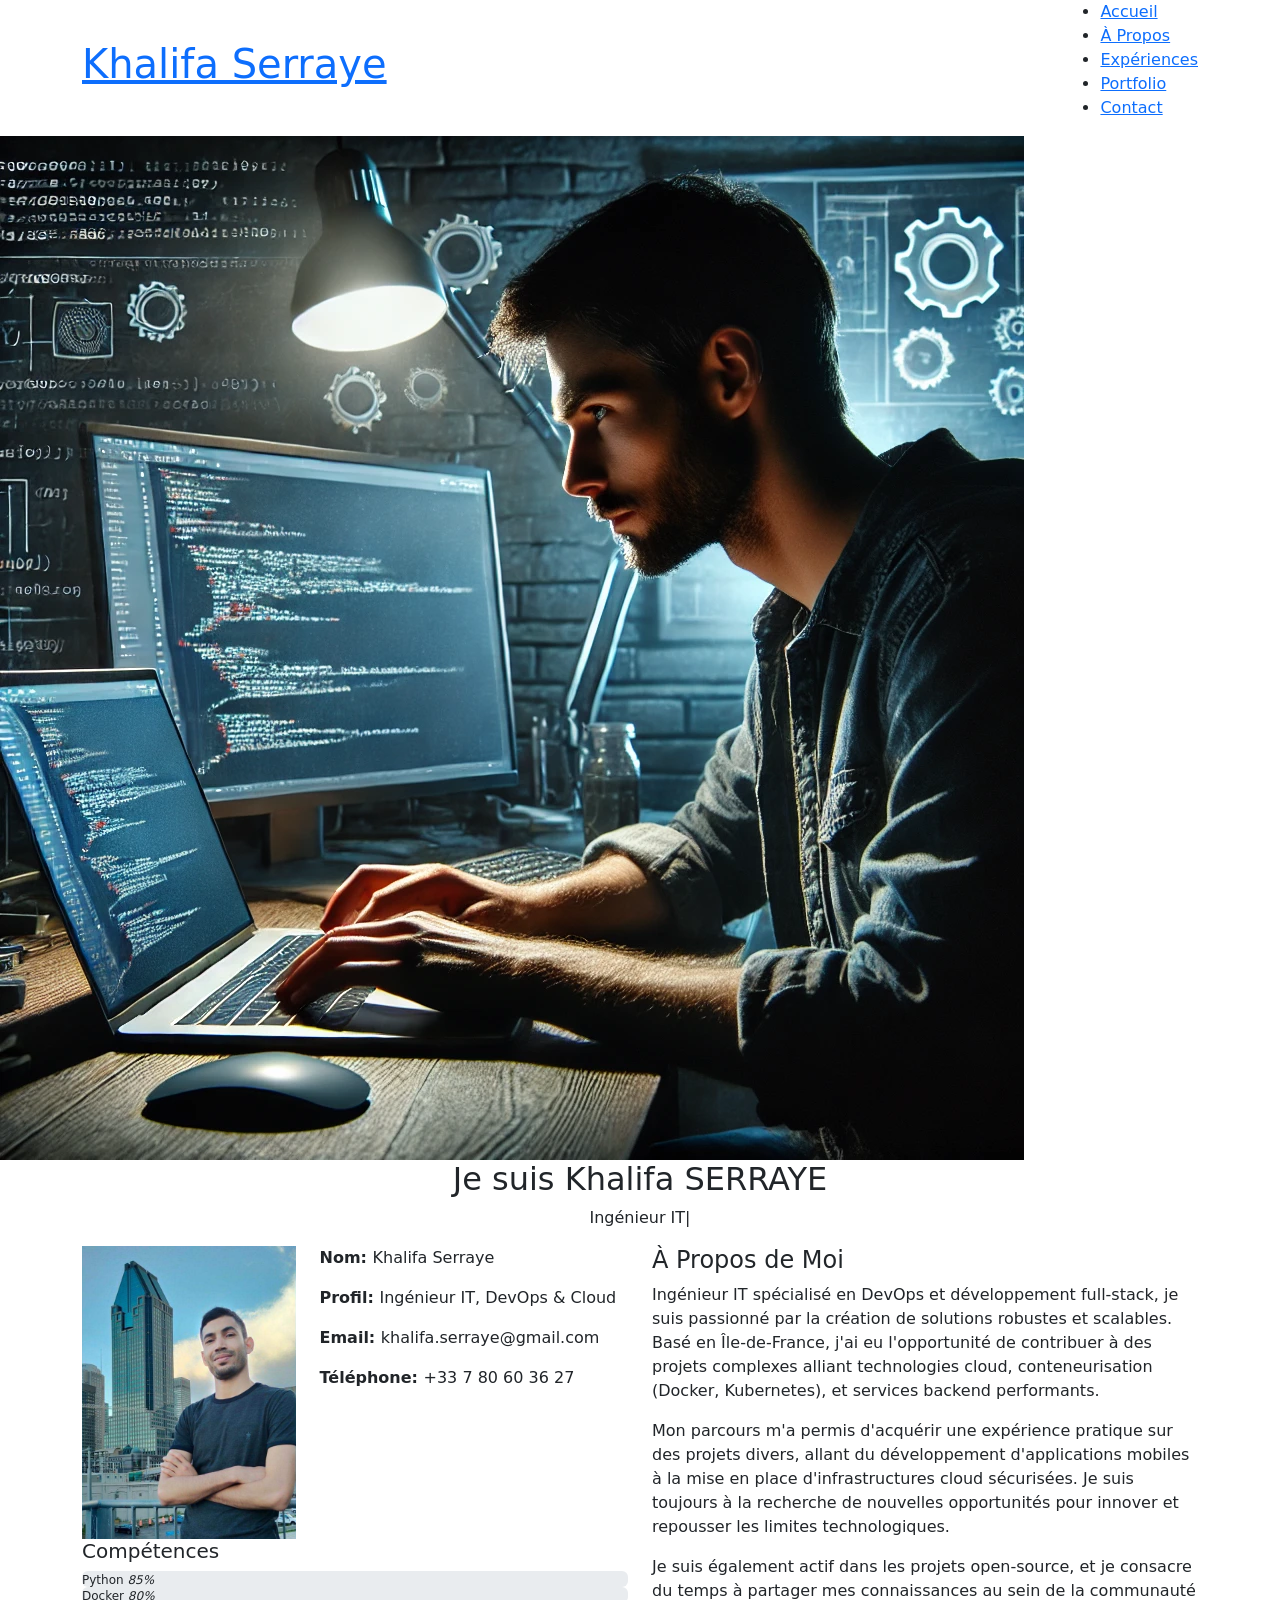
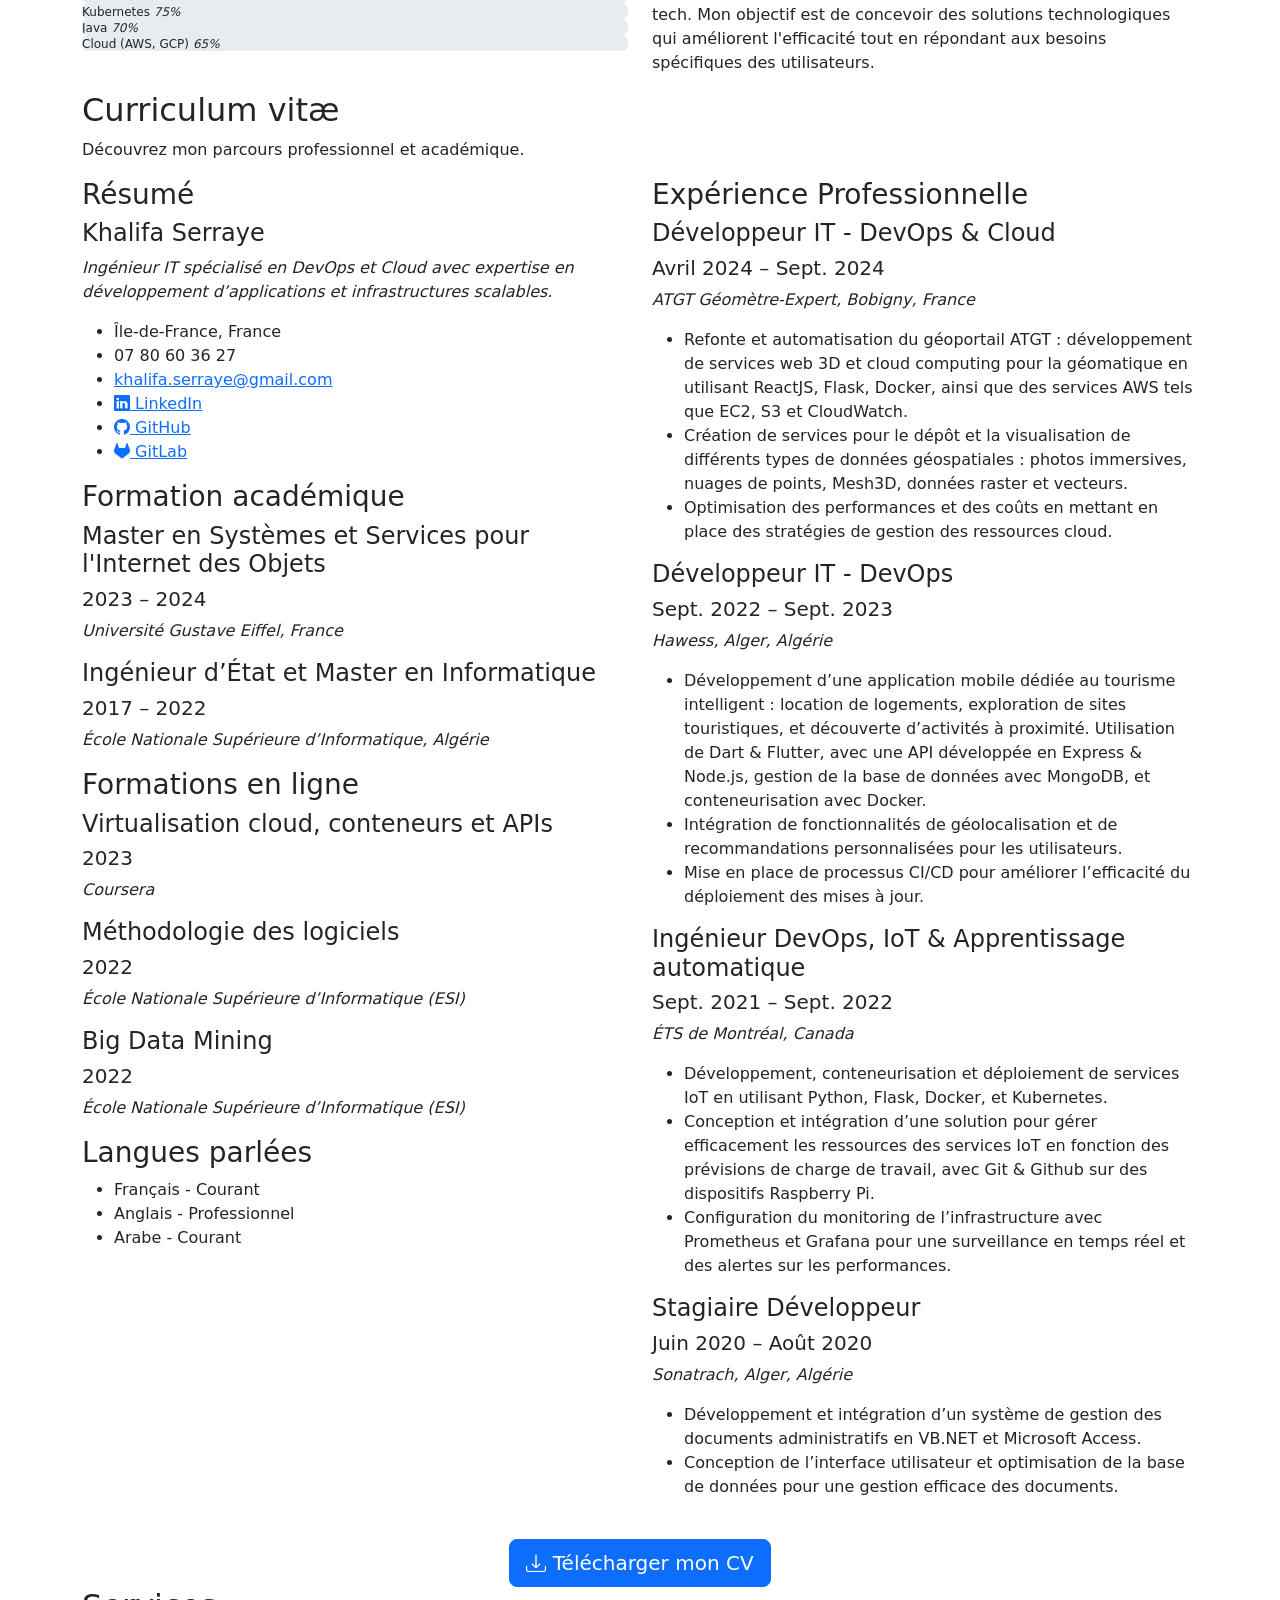
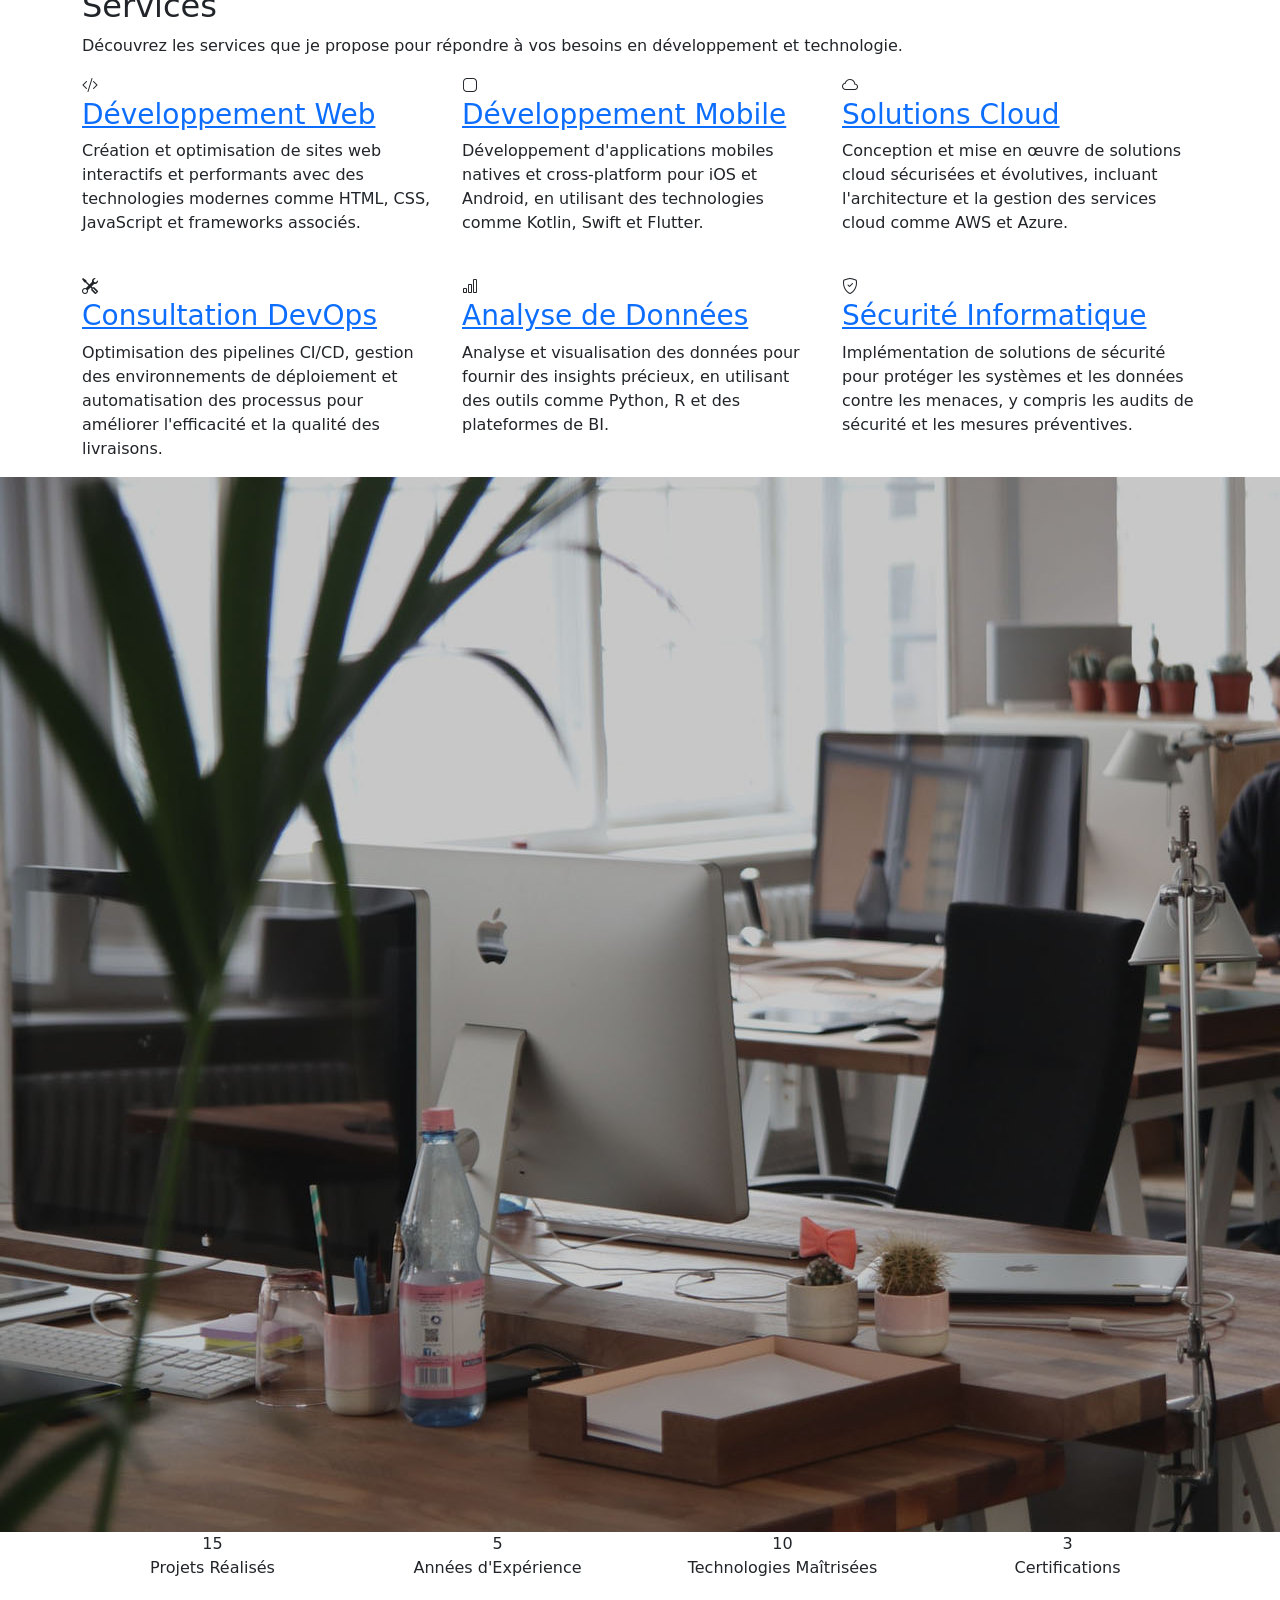
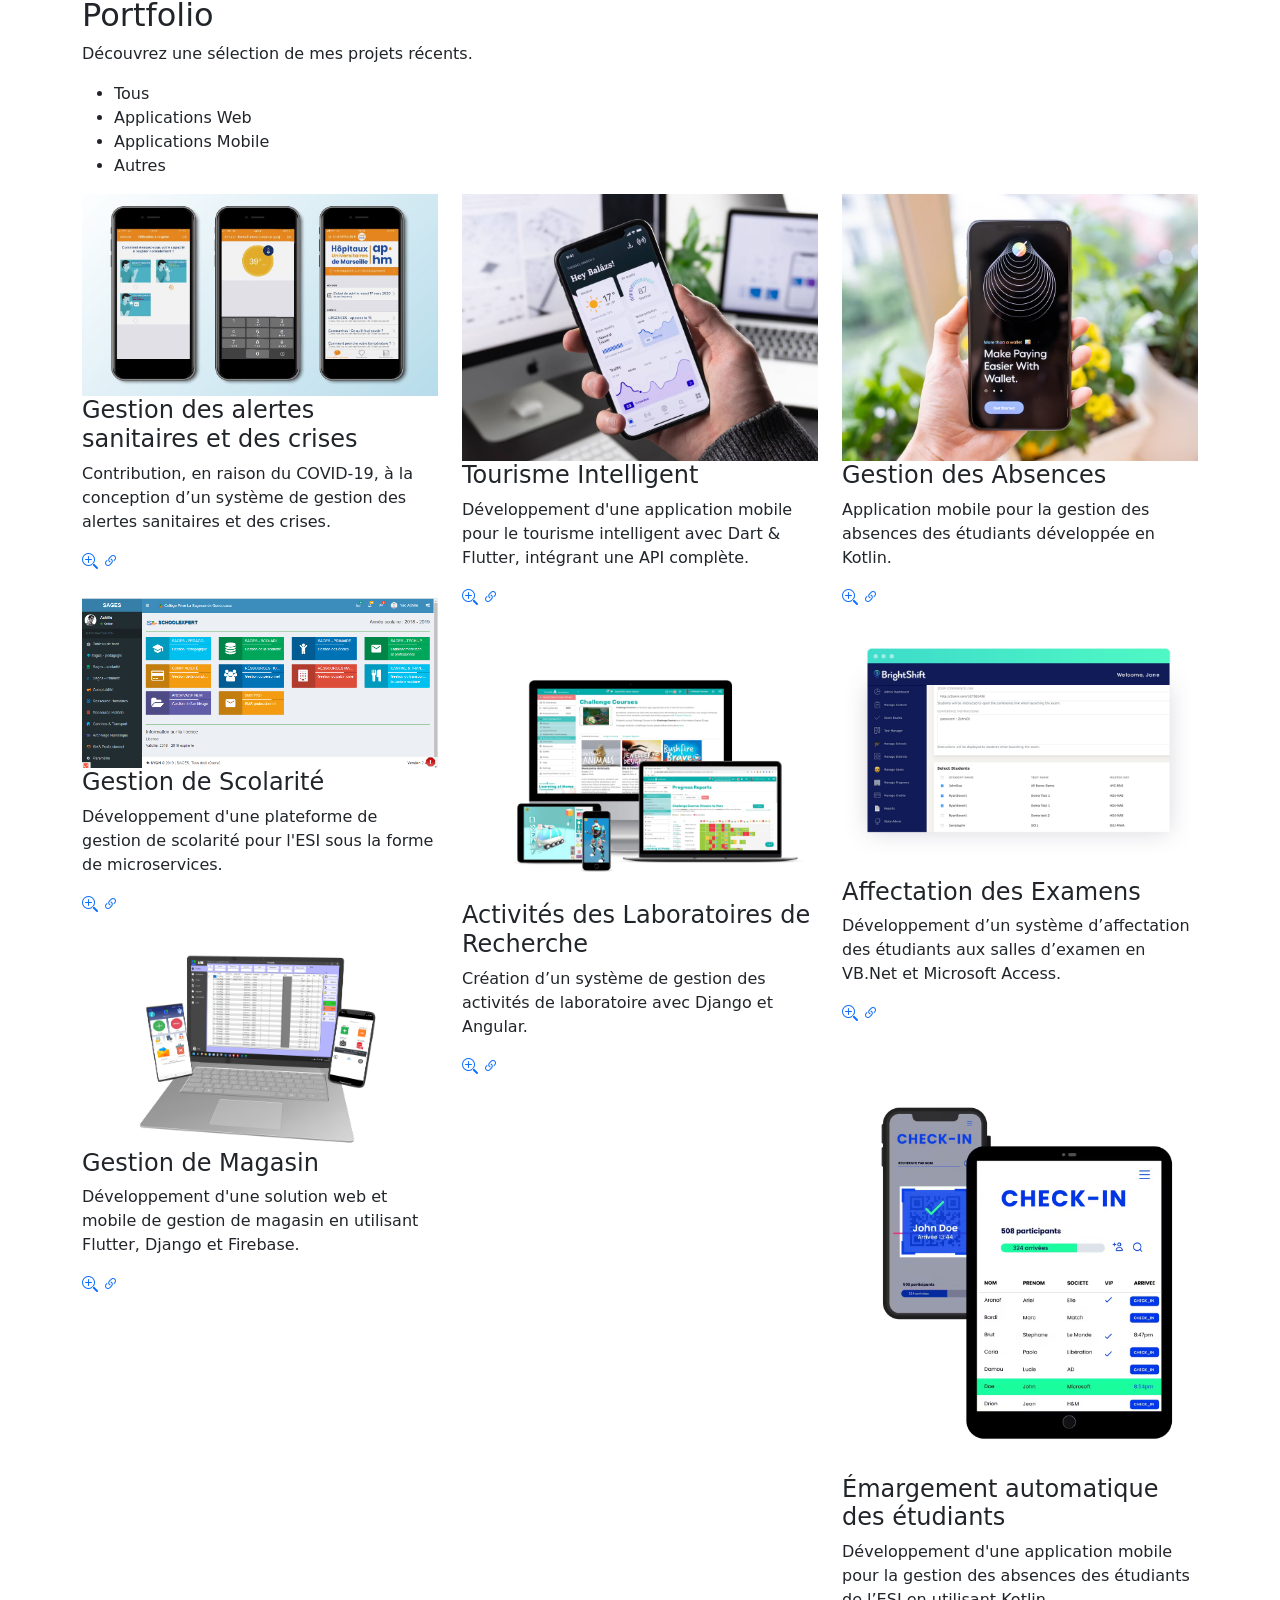
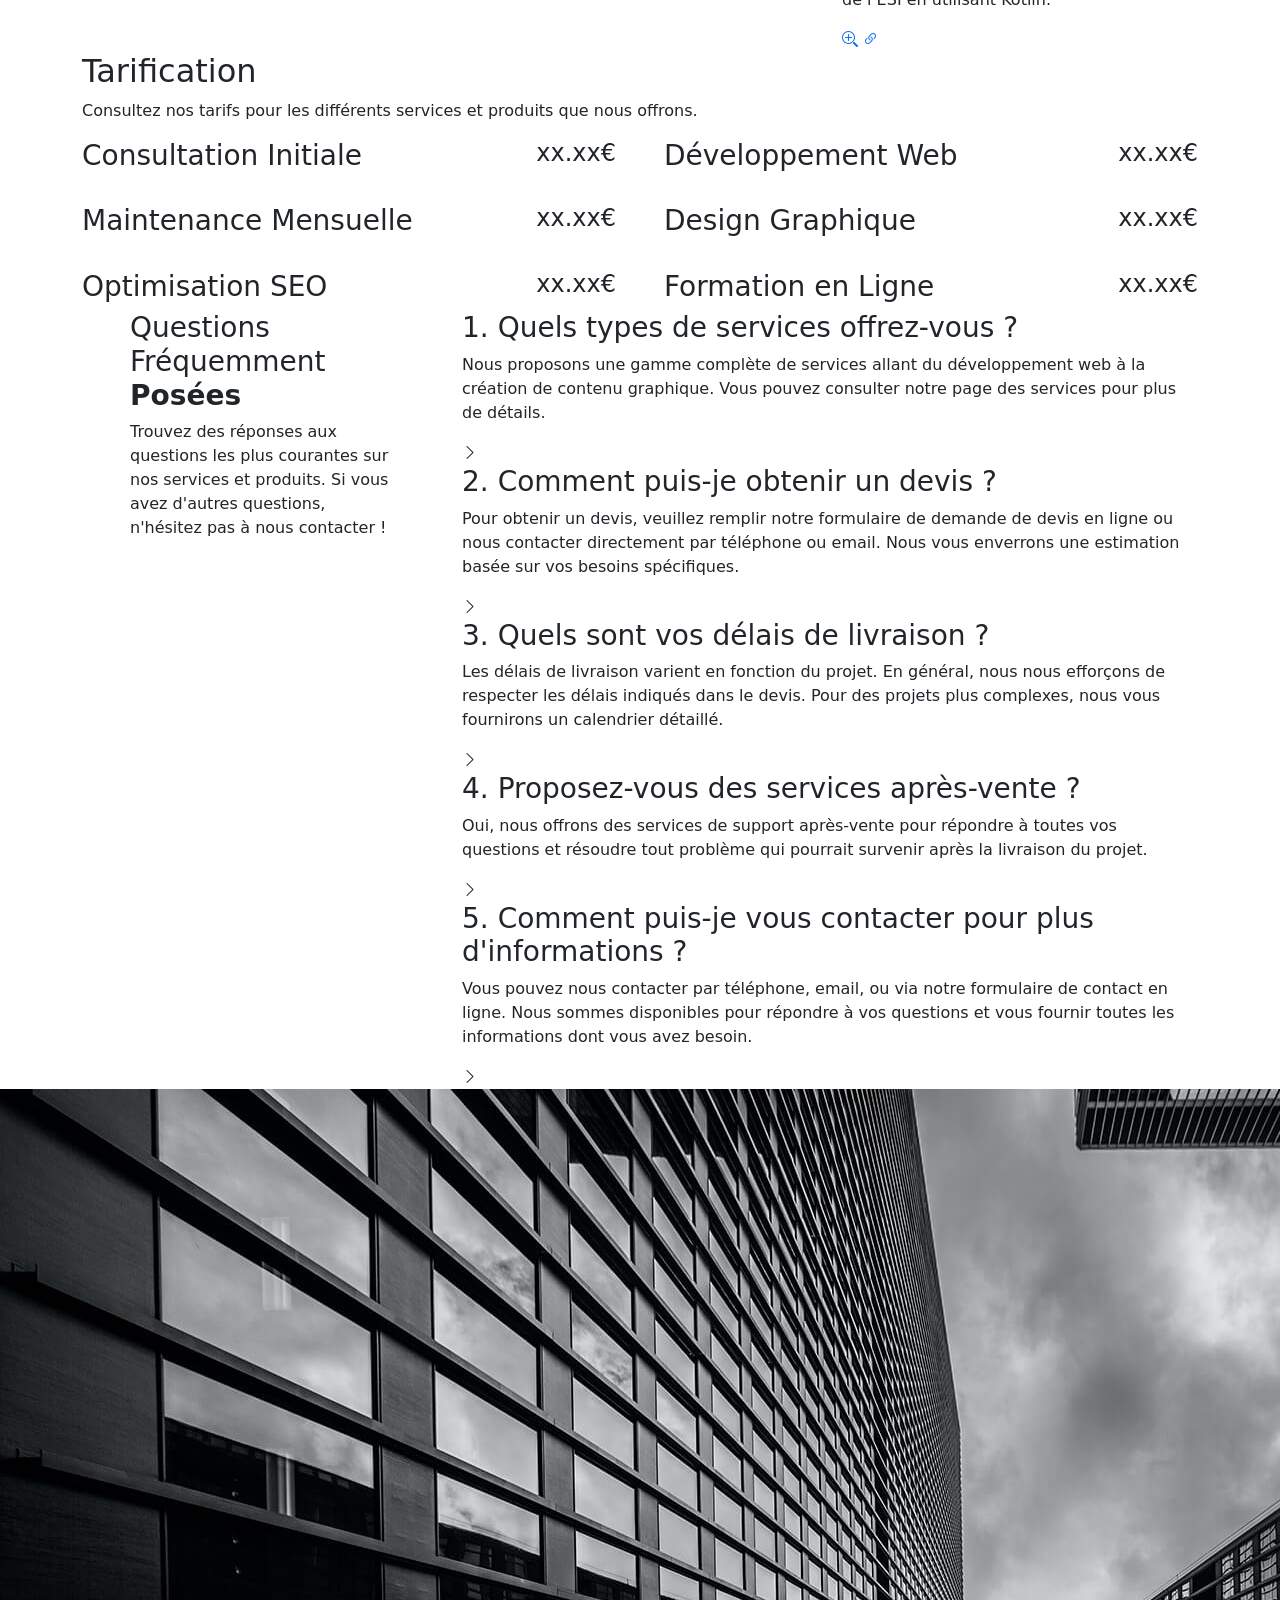
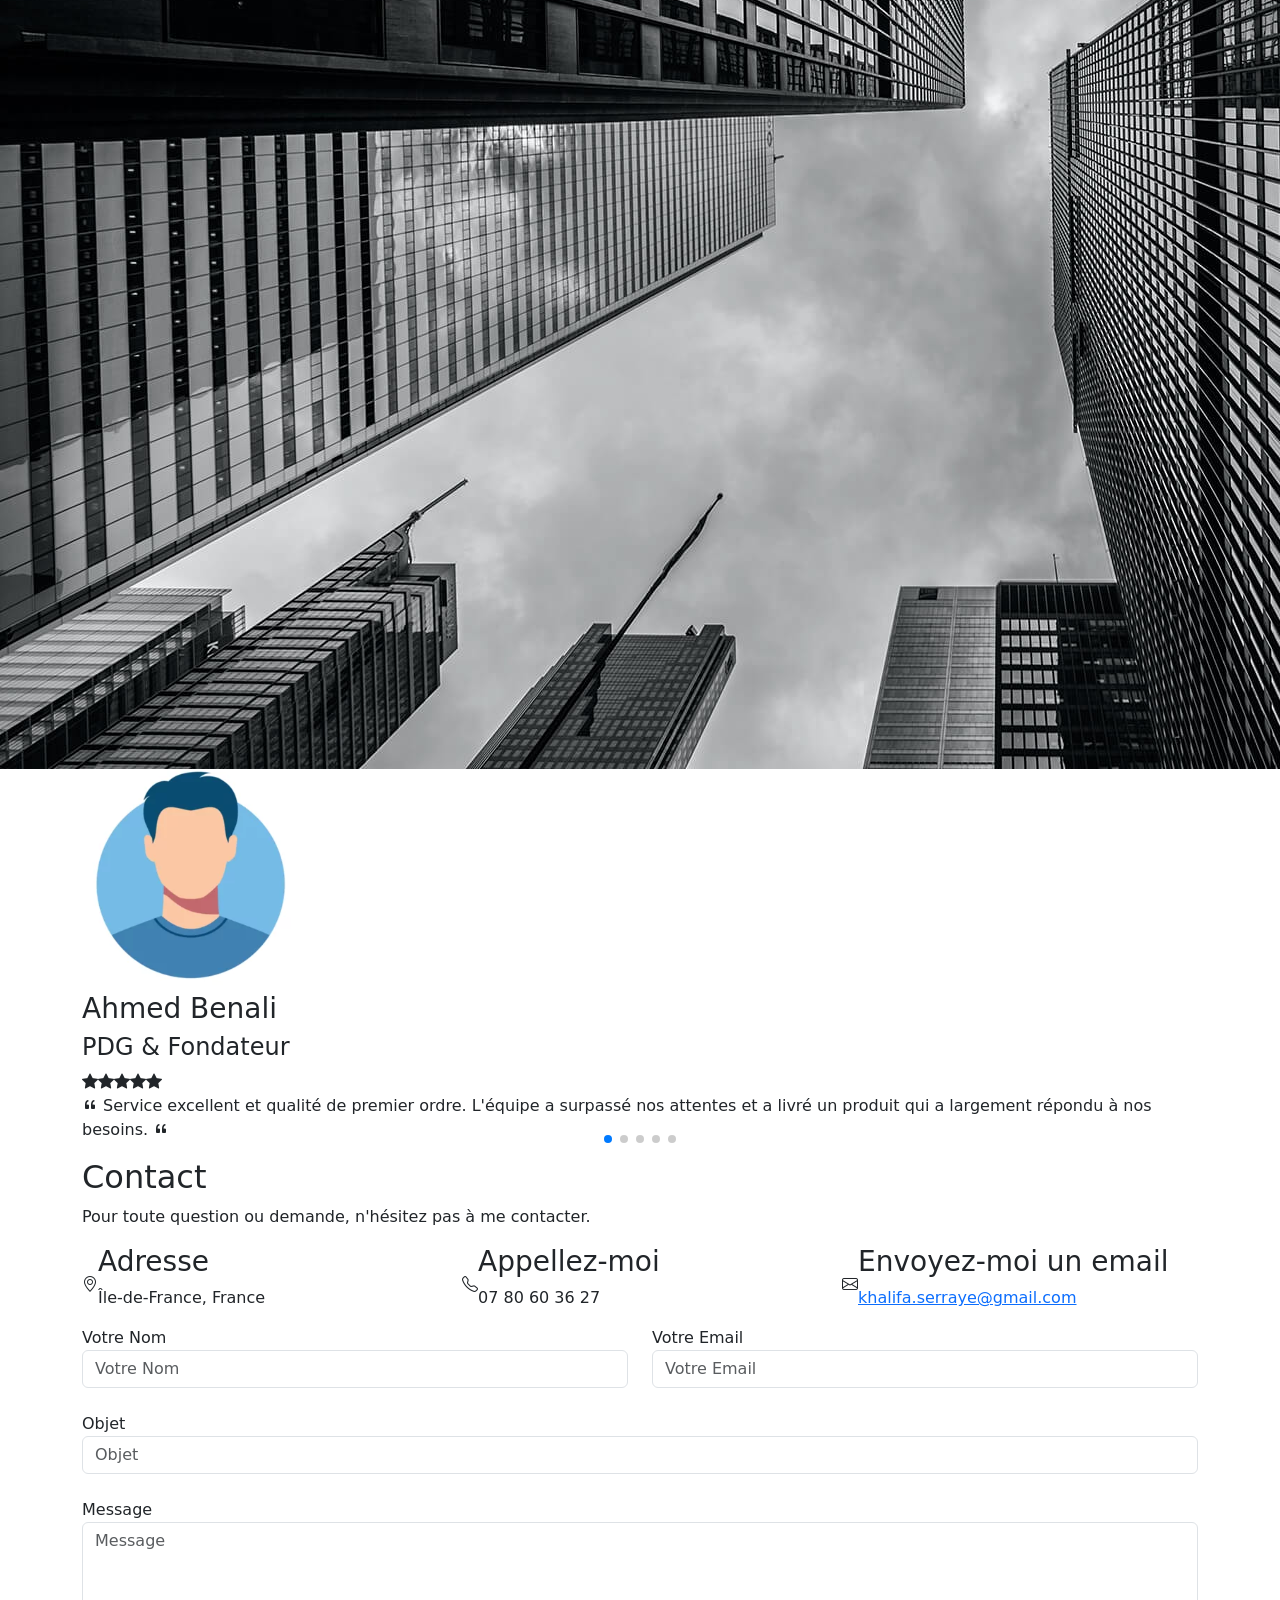
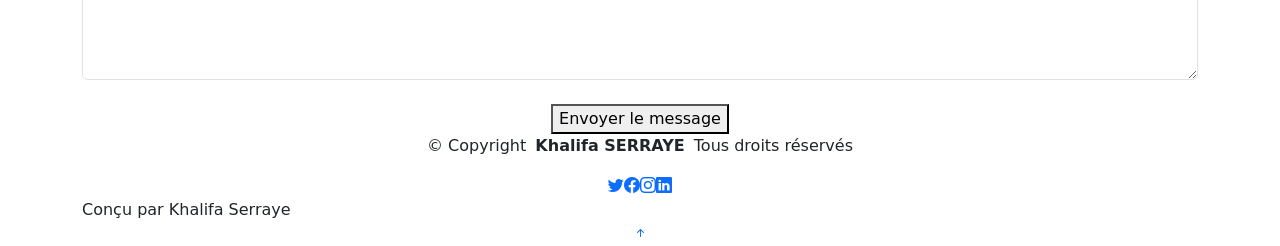
==== index.html @ 99144332 "add education section" ====
<!DOCTYPE html>
<html lang="en">

<head>
  <meta charset="utf-8">
  <meta content="width=device-width, initial-scale=1.0" name="viewport">
  <title>Khalifa Serraye - Ingénieur IT</title>
  <meta name="description"
    content="Site personnel de Khalifa Serraye, ingénieur IT spécialisé en DevOps et Cloud. Découvrez mes projets, expériences professionnelles et compétences.">
  <meta name="keywords"
    content="DevOps, Cloud, IT, Ingénieur, ReactJS, Docker, Kubernetes, Python, Flutter, GitHub, LinkedIn">

  <!-- Favicons -->
  <link href="assets/img/favicon.png" rel="icon">
  <link href="assets/img/apple-touch-icon.png" rel="apple-touch-icon">

  <!-- Fonts -->
  <link href="https://fonts.googleapis.com" rel="preconnect">
  <link href="https://fonts.gstatic.com" rel="preconnect" crossorigin>
  <link
    href="https://fonts.googleapis.com/css2?family=Roboto:ital,wght@0,100;0,300;0,400;0,500;0,700;0,900;1,100;1,300;1,400;1,500;1,700;1,900&family=Poppins:ital,wght@0,100;0,200;0,300;0,400;0,500;0,600;0,700;0,800;0,900;1,100;1,200;1,300;1,400;1,500;1,600;1,700;1,800;1,900&family=Raleway:ital,wght@0,100;0,200;0,300;0,400;0,500;0,600;0,700;0,800;0,900;1,100;1,200;1,300;1,400;1,500;1,600;1,700;1,800;1,900&display=swap"
    rel="stylesheet">

  <!-- Vendor CSS Files -->
  <link href="assets/vendor/bootstrap/css/bootstrap.min.css" rel="stylesheet">
  <link href="assets/vendor/bootstrap-icons/bootstrap-icons.css" rel="stylesheet">
  <link href="assets/vendor/aos/aos.css" rel="stylesheet">
  <link href="assets/vendor/glightbox/css/glightbox.min.css" rel="stylesheet">
  <link href="assets/vendor/swiper/swiper-bundle.min.css" rel="stylesheet">

  <!-- Main CSS File -->
  <link href="assets/css/main.css" rel="stylesheet">

  <!-- =======================================================
  * Template Name: DevFolio
  * Template URL: https://bootstrapmade.com/devfolio-bootstrap-portfolio-html-template/
  * Updated: Aug 07 2024 with Bootstrap v5.3.3
  * Author: BootstrapMade.com
  * License: https://bootstrapmade.com/license/
  ======================================================== -->
</head>

<body class="index-page">

  <header id="header" class="header d-flex align-items-center sticky-top">
    <div class="container-fluid container-xl position-relative d-flex align-items-center justify-content-between">

      <a href="index.html" class="logo d-flex align-items-center">
        <!-- Logo personnalisé (si disponible) -->
        <!-- <img src="assets/img/logo.png" alt=""> -->
        <h1 class="sitename">Khalifa Serraye</h1>
        <!-- <span class="profession">Ingénieur IT DevOps & Cloud</span> -->
      </a>

      <nav id="navmenu" class="navmenu">
        <ul>
          <li><a href="#hero" class="active">Accueil</a></li>
          <li><a href="#about">À Propos</a></li>
          <li><a href="#resume">Expériences</a></li>
          <li><a href="#portfolio">Portfolio</a></li>
          <!-- <li><a href="#skills">Compétences</a></li> -->
          <li><a href="#contact">Contact</a></li>
        </ul>
        <i class="mobile-nav-toggle d-xl-none bi bi-list"></i>
      </nav>

    </div>
  </header>



  <main class="main">

    <!-- Hero Section -->
    <section id="hero" class="hero section dark-background">

      <!-- Image de présentation (à personnaliser) -->
      <img src="assets/img/hero-img.webp" alt="Image de présentation" data-aos="fade-in">

      <div class="container d-flex flex-column align-items-center justify-content-center text-center" data-aos="fade-up"
        data-aos-delay="100">
        <h2>Je suis Khalifa SERRAYE</h2>
        <p><span class="typed"
            data-typed-items="Ingénieur IT, DevOps & Cloud, Développeur Full Stack, Expert en Docker et Kubernetes"></span>
        </p>
      </div>

    </section><!-- /Hero Section -->


    <!-- About Section -->
    <section id="about" class="about section">

      <div class="container" data-aos="fade-up" data-aos-delay="100">

        <div class="row gy-4">
          <div class="col-md-6">
            <div class="row justify-content-between gy-4">
              <div class="col-lg-5">
                <img src="assets/img/profile-img.png" class="img-fluid" alt="Khalifa Serraye">
              </div>
              <div class="col-lg-7 about-info">
                <p><strong>Nom: </strong> <span>Khalifa Serraye</span></p>
                <p><strong>Profil: </strong> <span>Ingénieur IT, DevOps & Cloud</span></p>
                <p><strong>Email: </strong> <span>khalifa.serraye@gmail.com</span></p>
                <p><strong>Téléphone: </strong> <span>+33 7 80 60 36 27</span></p>
              </div>
            </div>

            <div class="skills-content skills-animation">

              <h5>Compétences</h5>

              <div class="progress">
                <span class="skill"><span>Python</span> <i class="val">85%</i></span>
                <div class="progress-bar-wrap">
                  <div class="progress-bar" role="progressbar" aria-valuenow="85" aria-valuemin="0" aria-valuemax="100">
                  </div>
                </div>
              </div><!-- End Skills Item -->

              <div class="progress">
                <span class="skill"><span>Docker</span> <i class="val">80%</i></span>
                <div class="progress-bar-wrap">
                  <div class="progress-bar" role="progressbar" aria-valuenow="80" aria-valuemin="0" aria-valuemax="100">
                  </div>
                </div>
              </div><!-- End Skills Item -->

              <div class="progress">
                <span class="skill"><span>Kubernetes</span> <i class="val">75%</i></span>
                <div class="progress-bar-wrap">
                  <div class="progress-bar" role="progressbar" aria-valuenow="75" aria-valuemin="0" aria-valuemax="100">
                  </div>
                </div>
              </div><!-- End Skills Item -->

              <div class="progress">
                <span class="skill"><span>Java</span> <i class="val">70%</i></span>
                <div class="progress-bar-wrap">
                  <div class="progress-bar" role="progressbar" aria-valuenow="70" aria-valuemin="0" aria-valuemax="100">
                  </div>
                </div>
              </div><!-- End Skills Item -->

              <div class="progress">
                <span class="skill"><span>Cloud (AWS, GCP)</span> <i class="val">65%</i></span>
                <div class="progress-bar-wrap">
                  <div class="progress-bar" role="progressbar" aria-valuenow="65" aria-valuemin="0" aria-valuemax="100">
                  </div>
                </div>
              </div><!-- End Skills Item -->

            </div>
          </div>

          <div class="col-md-6">
            <div class="about-me">
              <h4>À Propos de Moi</h4>
              <p>
                Ingénieur IT spécialisé en DevOps et développement full-stack, je suis passionné par la création de
                solutions robustes et scalables. Basé en Île-de-France, j'ai eu l'opportunité de contribuer à des
                projets complexes alliant technologies cloud, conteneurisation (Docker, Kubernetes), et services backend
                performants.
              </p>
              <p>
                Mon parcours m'a permis d'acquérir une expérience pratique sur des projets divers, allant du
                développement d'applications mobiles à la mise en place d'infrastructures cloud sécurisées. Je suis
                toujours à la recherche de nouvelles opportunités pour innover et repousser les limites technologiques.
              </p>
              <p>
                Je suis également actif dans les projets open-source, et je consacre du temps à partager mes
                connaissances au sein de la communauté tech. Mon objectif est de concevoir des solutions technologiques
                qui améliorent l'efficacité tout en répondant aux besoins spécifiques des utilisateurs.
              </p>
            </div>
          </div>
        </div>

      </div>

    </section><!-- /About Section -->


    <!-- Resume Section -->
    <section id="resume" class="resume section">

      <!-- Section Title -->
      <div class="container section-title" data-aos="fade-up">
        <h2>Curriculum vitæ</h2>
        <p>Découvrez mon parcours professionnel et académique.</p>
      </div><!-- End Section Title -->

      <div class="container">

        <div class="row">

          <!-- Column for Professional Summary -->
          <div class="col-lg-6" data-aos="fade-up" data-aos-delay="100">
            <h3 class="resume-title">Résumé</h3>

            <div class="resume-item pb-0">
              <h4>Khalifa Serraye</h4>
              <p><em>Ingénieur IT spécialisé en DevOps et Cloud avec expertise en développement d’applications et
                  infrastructures scalables.</em></p>
              <ul>
                <li>Île-de-France, France</li>
                <li>07 80 60 36 27</li>
                <li><a href="mailto:khalifa.serraye@gmail.com">khalifa.serraye@gmail.com</a></li>
                <li><a href="https://linkedin.com/in/khalifaserraye" target="_blank"><i class="bi bi-linkedin"></i>
                    LinkedIn</a></li>
                <li><a href="https://github.com/khalifaserraye" target="_blank"><i class="bi bi-github"></i> GitHub</a>
                </li>
                <li><a href="https://gitlab.com/khalifa.serraye" target="_blank"><i class="bi bi-gitlab"></i> GitLab</a>
                </li>
              </ul>
            </div><!-- End Resume Item -->


            <h3 class="resume-title">Formation académique</h3>
            <div class="resume-item">
              <h4>Master en Systèmes et Services pour l'Internet des Objets</h4>
              <h5>2023 – 2024</h5>
              <p><em>Université Gustave Eiffel, France</em></p>
            </div><!-- End Resume Item -->

            <div class="resume-item">
              <h4>Ingénieur d’État et Master en Informatique</h5>
                <h5>2017 – 2022</h5>
                <p><em>École Nationale Supérieure d’Informatique, Algérie</em></p>
            </div><!-- End Resume Item -->

            <!-- Online Courses Section -->
            <h3 class="resume-title">Formations en ligne</h3>
            <div class="resume-item">
              <h4>Virtualisation cloud, conteneurs et APIs</h4>
              <h5>2023</h5>
              <p><em>Coursera</em></p>
            </div><!-- End Online Course Item -->

            <div class="resume-item">
              <h4>Méthodologie des logiciels</h4>
              <h5>2022</h5>
              <p><em>École Nationale Supérieure d’Informatique (ESI)</em></p>
            </div><!-- End Online Course Item -->

            <div class="resume-item">
              <h4>Big Data Mining</h4>
              <h5>2022</h5>
              <p><em>École Nationale Supérieure d’Informatique (ESI)</em></p>
            </div><!-- End Online Course Item -->


            <!-- Languages Section -->
            <h3 class="resume-title">Langues parlées</h3>
            <div class="resume-item">
              <ul>
                <li>Français - Courant</li>
                <li>Anglais - Professionnel</li>
                <li>Arabe - Courant</li>
              </ul>
            </div><!-- End Languages Item -->

          </div>

          <!-- Column for Professional Experience -->
          <div class="col-lg-6" data-aos="fade-up" data-aos-delay="200">
            <h3 class="resume-title">Expérience Professionnelle</h3>

            <div class="resume-item">
              <h4>Développeur IT - DevOps & Cloud</h4>
              <h5>Avril 2024 – Sept. 2024</h5>
              <p><em>ATGT Géomètre-Expert, Bobigny, France</em></p>
              <ul>
                <li>Refonte et automatisation du géoportail ATGT : développement de services web 3D et cloud computing
                  pour la géomatique en utilisant ReactJS, Flask, Docker, ainsi que des services AWS tels que EC2, S3 et
                  CloudWatch.</li>
                <li>Création de services pour le dépôt et la visualisation de différents types de données géospatiales :
                  photos immersives, nuages de points, Mesh3D, données raster et vecteurs.</li>
                <li>Optimisation des performances et des coûts en mettant en place des stratégies de gestion des
                  ressources cloud.</li>
              </ul>
            </div><!-- End Resume Item -->

            <div class="resume-item">
              <h4>Développeur IT - DevOps</h4>
              <h5>Sept. 2022 – Sept. 2023</h5>
              <p><em>Hawess, Alger, Algérie</em></p>
              <ul>
                <li>Développement d’une application mobile dédiée au tourisme intelligent : location de logements,
                  exploration de sites touristiques, et découverte d’activités à proximité. Utilisation de Dart &
                  Flutter, avec une API développée en Express & Node.js, gestion de la base de données avec MongoDB, et
                  conteneurisation avec Docker.</li>
                <li>Intégration de fonctionnalités de géolocalisation et de recommandations personnalisées pour les
                  utilisateurs.</li>
                <li>Mise en place de processus CI/CD pour améliorer l’efficacité du déploiement des mises à jour.</li>
              </ul>
            </div><!-- End Resume Item -->

            <div class="resume-item">
              <h4>Ingénieur DevOps, IoT & Apprentissage automatique</h4>
              <h5>Sept. 2021 – Sept. 2022</h5>
              <p><em>ÉTS de Montréal, Canada</em></p>
              <ul>
                <li>Développement, conteneurisation et déploiement de services IoT en utilisant Python, Flask, Docker,
                  et Kubernetes.</li>
                <li>Conception et intégration d’une solution pour gérer efficacement les ressources des services IoT en
                  fonction des prévisions de charge de travail, avec Git & Github sur des dispositifs Raspberry Pi.</li>
                <li>Configuration du monitoring de l’infrastructure avec Prometheus et Grafana pour une surveillance en
                  temps réel et des alertes sur les performances.</li>
              </ul>
            </div><!-- End Resume Item -->

            <div class="resume-item">
              <h4>Stagiaire Développeur</h4>
              <h5>Juin 2020 – Août 2020</h5>
              <p><em>Sonatrach, Alger, Algérie</em></p>
              <ul>
                <li>Développement et intégration d’un système de gestion des documents administratifs en VB.NET et
                  Microsoft Access.</li>
                <li>Conception de l’interface utilisateur et optimisation de la base de données pour une gestion
                  efficace des documents.</li>
              </ul>
            </div><!-- End Resume Item -->

          </div>

        </div>

      </div>

      <!-- Space Before CV Download Button -->
      <div class="container text-center mt-4" data-aos="fade-up" data-aos-delay="300">
        <a href="https://drive.google.com/uc?export=download&id=1WJGYoJ4hCndFYOFgEPqk7P8QlqnQAkSu"
          class="btn btn-primary btn-lg" download>
          <i class="bi bi-download"></i> Télécharger mon CV
        </a>
      </div>


    </section><!-- /Resume Section -->

    <!-- Services Section -->
    <section id="services" class="services section">

      <!-- Section Title -->
      <div class="container section-title" data-aos="fade-up">
        <h2>Services</h2>
        <p>Découvrez les services que je propose pour répondre à vos besoins en développement et technologie.</p>
      </div><!-- End Section Title -->

      <div class="container">

        <div class="row gy-4">

          <div class="col-lg-4 col-md-6" data-aos="fade-up" data-aos-delay="100">
            <div class="service-item position-relative">
              <div class="icon">
                <i class="bi bi-code-slash"></i>
              </div>
              <a href="#" class="stretched-link">
                <h3>Développement Web</h3>
              </a>
              <p>Création et optimisation de sites web interactifs et performants avec des technologies modernes comme
                HTML, CSS, JavaScript et frameworks associés.</p>
            </div>
          </div><!-- End Service Item -->

          <div class="col-lg-4 col-md-6" data-aos="fade-up" data-aos-delay="200">
            <div class="service-item position-relative">
              <div class="icon">
                <i class="bi bi-app"></i>
              </div>
              <a href="#" class="stretched-link">
                <h3>Développement Mobile</h3>
              </a>
              <p>Développement d'applications mobiles natives et cross-platform pour iOS et Android, en utilisant des
                technologies comme Kotlin, Swift et Flutter.</p>
            </div>
          </div><!-- End Service Item -->

          <div class="col-lg-4 col-md-6" data-aos="fade-up" data-aos-delay="300">
            <div class="service-item position-relative">
              <div class="icon">
                <i class="bi bi-cloud"></i>
              </div>
              <a href="#" class="stretched-link">
                <h3>Solutions Cloud</h3>
              </a>
              <p>Conception et mise en œuvre de solutions cloud sécurisées et évolutives, incluant l'architecture et la
                gestion des services cloud comme AWS et Azure.</p>
            </div>
          </div><!-- End Service Item -->

          <div class="col-lg-4 col-md-6" data-aos="fade-up" data-aos-delay="400">
            <div class="service-item position-relative">
              <div class="icon">
                <i class="bi bi-tools"></i>
              </div>
              <a href="#" class="stretched-link">
                <h3>Consultation DevOps</h3>
              </a>
              <p>Optimisation des pipelines CI/CD, gestion des environnements de déploiement et automatisation des
                processus pour améliorer l'efficacité et la qualité des livraisons.</p>
            </div>
          </div><!-- End Service Item -->

          <div class="col-lg-4 col-md-6" data-aos="fade-up" data-aos-delay="500">
            <div class="service-item position-relative">
              <div class="icon">
                <i class="bi bi-bar-chart"></i>
              </div>
              <a href="#" class="stretched-link">
                <h3>Analyse de Données</h3>
              </a>
              <p>Analyse et visualisation des données pour fournir des insights précieux, en utilisant des outils comme
                Python, R et des plateformes de BI.</p>
            </div>
          </div><!-- End Service Item -->

          <div class="col-lg-4 col-md-6" data-aos="fade-up" data-aos-delay="600">
            <div class="service-item position-relative">
              <div class="icon">
                <i class="bi bi-shield-check"></i>
              </div>
              <a href="#" class="stretched-link">
                <h3>Sécurité Informatique</h3>
              </a>
              <p>Implémentation de solutions de sécurité pour protéger les systèmes et les données contre les menaces, y
                compris les audits de sécurité et les mesures préventives.</p>
            </div>
          </div><!-- End Service Item -->

        </div>

      </div>

    </section><!-- /Services Section -->

    <!-- Stats Section -->
    <section id="stats" class="stats section accent-background">

      <img src="assets/img/stats-bg.jpg" alt="" data-aos="fade-in">

      <div class="container position-relative" data-aos="fade-up" data-aos-delay="100">

        <div class="row gy-4">

          <div class="col-lg-3 col-md-6">
            <div class="stats-item text-center w-100 h-100">
              <span data-purecounter-start="0" data-purecounter-end="15" data-purecounter-duration="1"
                class="purecounter">15</span>
              <p>Projets Réalisés</p>
            </div>
          </div><!-- End Stats Item -->

          <div class="col-lg-3 col-md-6">
            <div class="stats-item text-center w-100 h-100">
              <span data-purecounter-start="0" data-purecounter-end="5" data-purecounter-duration="1"
                class="purecounter">5</span>
              <p>Années d'Expérience</p>
            </div>
          </div><!-- End Stats Item -->

          <div class="col-lg-3 col-md-6">
            <div class="stats-item text-center w-100 h-100">
              <span data-purecounter-start="0" data-purecounter-end="10" data-purecounter-duration="1"
                class="purecounter">10</span>
              <p>Technologies Maîtrisées</p>
            </div>
          </div><!-- End Stats Item -->

          <div class="col-lg-3 col-md-6">
            <div class="stats-item text-center w-100 h-100">
              <span data-purecounter-start="0" data-purecounter-end="3" data-purecounter-duration="1"
                class="purecounter">3</span>
              <p>Certifications</p>
            </div>
          </div><!-- End Stats Item -->

        </div>

      </div>

    </section><!-- /Stats Section -->

    <!-- Portfolio Section -->
    <section id="portfolio" class="portfolio section">

      <!-- Section Title -->
      <div class="container section-title" data-aos="fade-up">
        <h2>Portfolio</h2>
        <p>Découvrez une sélection de mes projets récents.</p>
      </div><!-- End Section Title -->

      <div class="container">

        <div class="isotope-layout" data-default-filter="*" data-layout="masonry" data-sort="original-order">

          <ul class="portfolio-filters isotope-filters" data-aos="fade-up" data-aos-delay="100">
            <li data-filter="*" class="filter-active">Tous</li>
            <li data-filter=".filter-web">Applications Web</li>
            <li data-filter=".filter-mob">Applications Mobile</li>
            <!-- <li data-filter=".filter-art">Articles</li> -->
            <li data-filter=".filter-etc">Autres</li>
          </ul><!-- End Portfolio Filters -->

          <div class="row gy-4 isotope-container" data-aos="fade-up" data-aos-delay="200">

            <div class="col-lg-4 col-md-6 portfolio-item isotope-item filter-web filter-mob">
              <img src="assets/img/portfolio/covid.jpg" class="img-fluid" alt="Tourisme Intelligent">
              <div class="portfolio-info">
                <h4>Gestion des alertes sanitaires et des crises</h4>
                <p>Contribution, en raison du COVID-19, à la conception d’un système de gestion des alertes sanitaires
                  et des crises.</p>
                <a href="assets/img/portfolio/app-1.jpg" title="Tourisme Intelligent"
                  data-gallery="portfolio-gallery-app" class="glightbox preview-link"><i class="bi bi-zoom-in"></i></a>
                <a href="portfolio-details.html" title="Détails" class="details-link"><i
                    class="bi bi-link-45deg"></i></a>
              </div>
            </div><!-- End Portfolio Item -->

            <div class="col-lg-4 col-md-6 portfolio-item isotope-item filter-mob">
              <img src="assets/img/portfolio/app-1.jpg" class="img-fluid" alt="Tourisme Intelligent">
              <div class="portfolio-info">
                <h4>Tourisme Intelligent</h4>
                <p>Développement d'une application mobile pour le tourisme intelligent avec Dart & Flutter, intégrant
                  une API complète.</p>
                <a href="assets/img/portfolio/app-1.jpg" title="Tourisme Intelligent"
                  data-gallery="portfolio-gallery-app" class="glightbox preview-link"><i class="bi bi-zoom-in"></i></a>
                <a href="portfolio-details.html" title="Détails" class="details-link"><i
                    class="bi bi-link-45deg"></i></a>
              </div>
            </div><!-- End Portfolio Item -->

            <div class="col-lg-4 col-md-6 portfolio-item isotope-item filter-mob">
              <img src="assets/img/portfolio/app-2.jpg" class="img-fluid" alt="Application de Gestion des Absences">
              <div class="portfolio-info">
                <h4>Gestion des Absences</h4>
                <p>Application mobile pour la gestion des absences des étudiants développée en Kotlin.</p>
                <a href="assets/img/portfolio/app-2.jpg" title="Gestion des Absences"
                  data-gallery="portfolio-gallery-app" class="glightbox preview-link"><i class="bi bi-zoom-in"></i></a>
                <a href="portfolio-details.html" title="Détails" class="details-link"><i
                    class="bi bi-link-45deg"></i></a>
              </div>
            </div><!-- End Portfolio Item -->

            <div class="col-lg-4 col-md-6 portfolio-item isotope-item filter-web">
              <img src="assets/img/portfolio/scolarité.png" class="img-fluid" alt="Plateforme de Gestion de Scolarité">
              <div class="portfolio-info">
                <h4>Gestion de Scolarité</h4>
                <p>Développement d'une plateforme de gestion de scolarité pour l'ESI sous la forme de microservices.</p>
                <a href="assets/img/portfolio/product-1.jpg" title="Gestion de Scolarité"
                  data-gallery="portfolio-gallery-product" class="glightbox preview-link"><i
                    class="bi bi-zoom-in"></i></a>
                <a href="portfolio-details.html" title="Détails" class="details-link"><i
                    class="bi bi-link-45deg"></i></a>
              </div>
            </div><!-- End Portfolio Item -->

            <div class="col-lg-4 col-md-6 portfolio-item isotope-item filter-web">
              <img src="assets/img/portfolio/labs.jpg" class="img-fluid" alt="Système de Gestion des Activités">
              <div class="portfolio-info">
                <h4>Activités des Laboratoires de Recherche</h4>
                <p>Création d’un système de gestion des activités de laboratoire avec Django et Angular.</p>
                <a href="assets/img/portfolio/branding-1.jpg" title="Gestion des Activités"
                  data-gallery="portfolio-gallery-branding" class="glightbox preview-link"><i
                    class="bi bi-zoom-in"></i></a>
                <a href="portfolio-details.html" title="Détails" class="details-link"><i
                    class="bi bi-link-45deg"></i></a>
              </div>
            </div><!-- End Portfolio Item -->

            <div class="col-lg-4 col-md-6 portfolio-item isotope-item filter-etc">
              <img src="assets/img/portfolio/exam.png" class="img-fluid" alt="Système d'Affectation des Examens">
              <div class="portfolio-info">
                <h4>Affectation des Examens</h4>
                <p>Développement d’un système d’affectation des étudiants aux salles d’examen en VB.Net et Microsoft
                  Access.</p>
                <a href="assets/img/portfolio/books-1.jpg" title="Affectation des Examens"
                  data-gallery="portfolio-gallery-book" class="glightbox preview-link"><i class="bi bi-zoom-in"></i></a>
                <a href="portfolio-details.html" title="Détails" class="details-link"><i
                    class="bi bi-link-45deg"></i></a>
              </div>
            </div><!-- End Portfolio Item -->

            <div class="col-lg-4 col-md-6 portfolio-item isotope-item filter-mob">
              <img src="assets/img/portfolio/market.webp" class="img-fluid" alt="Gestion de Magasin">
              <div class="portfolio-info">
                <h4>Gestion de Magasin</h4>
                <p>Développement d'une solution web et mobile de gestion de magasin en utilisant Flutter, Django et
                  Firebase.</p>
                <a href="assets/img/portfolio/books-1.jpg" title="Affectation des Examens"
                  data-gallery="portfolio-gallery-book" class="glightbox preview-link"><i class="bi bi-zoom-in"></i></a>
                <a href="portfolio-details.html" title="Détails" class="details-link"><i
                    class="bi bi-link-45deg"></i></a>
              </div>
            </div><!-- End Portfolio Item -->

            <div class="col-lg-4 col-md-6 portfolio-item isotope-item filter-mob">
              <img src="assets/img/portfolio/qr-student.avif" class="img-fluid"
                alt="Émargement automatique des étudiants">
              <div class="portfolio-info">
                <h4>Émargement automatique des étudiants</h4>
                <p>Développement d'une application mobile pour la gestion des absences des étudiants de l’ESI en
                  utilisant Kotlin.</p>
                <a href="assets/img/portfolio/books-1.jpg" title="Affectation des Examens"
                  data-gallery="portfolio-gallery-book" class="glightbox preview-link"><i class="bi bi-zoom-in"></i></a>
                <a href="portfolio-details.html" title="Détails" class="details-link"><i
                    class="bi bi-link-45deg"></i></a>
              </div>
            </div><!-- End Portfolio Item -->

            <!-- Ajoute d'autres projets ici -->

          </div><!-- End Portfolio Container -->

        </div>

      </div>

    </section><!-- /Portfolio Section -->

    <!-- Pricing Section -->
    <section id="pricing" class="pricing section">

      <!-- Section Title -->
      <div class="container section-title" data-aos="fade-up">
        <h2>Tarification</h2>
        <p>Consultez nos tarifs pour les différents services et produits que nous offrons.</p>
      </div><!-- End Section Title -->

      <div class="container" data-aos="fade-up" data-aos-delay="100">

        <div class="row gy-4 gx-lg-5">

          <div class="col-lg-6">
            <div class="pricing-item d-flex justify-content-between">
              <h3>Consultation Initiale</h3>
              <h4>xx.xx€</h4>
            </div>
          </div><!-- End Pricing Item -->

          <div class="col-lg-6">
            <div class="pricing-item d-flex justify-content-between">
              <h3>Développement Web</h3>
              <h4>xx.xx€</h4>
            </div>
          </div><!-- End Pricing Item -->

          <div class="col-lg-6">
            <div class="pricing-item d-flex justify-content-between">
              <h3>Maintenance Mensuelle</h3>
              <h4>xx.xx€</h4>
            </div>
          </div><!-- End Pricing Item -->

          <div class="col-lg-6">
            <div class="pricing-item d-flex justify-content-between">
              <h3>Design Graphique</h3>
              <h4>xx.xx€</h4>
            </div>
          </div><!-- End Pricing Item -->

          <div class="col-lg-6">
            <div class="pricing-item d-flex justify-content-between">
              <h3>Optimisation SEO</h3>
              <h4>xx.xx€</h4>
            </div>
          </div><!-- End Pricing Item -->

          <div class="col-lg-6">
            <div class="pricing-item d-flex justify-content-between">
              <h3>Formation en Ligne</h3>
              <h4>xx.xx€</h4>
            </div>
          </div><!-- End Pricing Item -->

        </div>

      </div>

    </section><!-- /Pricing Section -->

    <!-- Faq Section -->
    <section id="faq" class="faq section">

      <div class="container">

        <div class="row gy-4">

          <div class="col-lg-4" data-aos="fade-up" data-aos-delay="100">
            <div class="content px-xl-5">
              <h3><span>Questions Fréquemment</span> <strong>Posées</strong></h3>
              <p>
                Trouvez des réponses aux questions les plus courantes sur nos services et produits. Si vous avez
                d'autres questions, n'hésitez pas à nous contacter !
              </p>
            </div>
          </div>

          <div class="col-lg-8" data-aos="fade-up" data-aos-delay="200">

            <div class="faq-container">
              <div class="faq-item faq-active">
                <h3><span class="num">1.</span> <span>Quels types de services offrez-vous ?</span></h3>
                <div class="faq-content">
                  <p>Nous proposons une gamme complète de services allant du développement web à la création de contenu
                    graphique. Vous pouvez consulter notre page des services pour plus de détails.</p>
                </div>
                <i class="faq-toggle bi bi-chevron-right"></i>
              </div><!-- End Faq item-->

              <div class="faq-item">
                <h3><span class="num">2.</span> <span>Comment puis-je obtenir un devis ?</span></h3>
                <div class="faq-content">
                  <p>Pour obtenir un devis, veuillez remplir notre formulaire de demande de devis en ligne ou nous
                    contacter directement par téléphone ou email. Nous vous enverrons une estimation basée sur vos
                    besoins spécifiques.</p>
                </div>
                <i class="faq-toggle bi bi-chevron-right"></i>
              </div><!-- End Faq item-->

              <div class="faq-item">
                <h3><span class="num">3.</span> <span>Quels sont vos délais de livraison ?</span></h3>
                <div class="faq-content">
                  <p>Les délais de livraison varient en fonction du projet. En général, nous nous efforçons de respecter
                    les délais indiqués dans le devis. Pour des projets plus complexes, nous vous fournirons un
                    calendrier détaillé.</p>
                </div>
                <i class="faq-toggle bi bi-chevron-right"></i>
              </div><!-- End Faq item-->

              <div class="faq-item">
                <h3><span class="num">4.</span> <span>Proposez-vous des services après-vente ?</span></h3>
                <div class="faq-content">
                  <p>Oui, nous offrons des services de support après-vente pour répondre à toutes vos questions et
                    résoudre tout problème qui pourrait survenir après la livraison du projet.</p>
                </div>
                <i class="faq-toggle bi bi-chevron-right"></i>
              </div><!-- End Faq item-->

              <div class="faq-item">
                <h3><span class="num">5.</span> <span>Comment puis-je vous contacter pour plus d'informations ?</span>
                </h3>
                <div class="faq-content">
                  <p>Vous pouvez nous contacter par téléphone, email, ou via notre formulaire de contact en ligne. Nous
                    sommes disponibles pour répondre à vos questions et vous fournir toutes les informations dont vous
                    avez besoin.</p>
                </div>
                <i class="faq-toggle bi bi-chevron-right"></i>
              </div><!-- End Faq item-->

            </div>

          </div>
        </div>

      </div>

    </section><!-- /Faq Section -->

    <!-- Testimonials Section -->
    <section id="testimonials" class="testimonials section accent-background">

      <img src="assets/img/testimonials-bg.jpg" class="testimonials-bg" alt="Background Image">

      <div class="container" data-aos="fade-up" data-aos-delay="100">

        <div class="swiper init-swiper">
          <script type="application/json" class="swiper-config">
        {
          "loop": true,
          "speed": 600,
          "autoplay": {
            "delay": 5000
          },
          "slidesPerView": "auto",
          "pagination": {
            "el": ".swiper-pagination",
            "type": "bullets",
            "clickable": true
          }
        }
      </script>
          <div class="swiper-wrapper">

            <div class="swiper-slide">
              <div class="testimonial-item">
                <img src="assets/img/testimonials/testimonials-1.jpg" class="testimonial-img" alt="Ahmed Benali">
                <h3>Ahmed Benali</h3>
                <h4>PDG & Fondateur</h4>
                <div class="stars">
                  <i class="bi bi-star-fill"></i><i class="bi bi-star-fill"></i><i class="bi bi-star-fill"></i><i
                    class="bi bi-star-fill"></i><i class="bi bi-star-fill"></i>
                </div>
                <p>
                  <i class="bi bi-quote quote-icon-left"></i>
                  <span>Service excellent et qualité de premier ordre. L'équipe a surpassé nos attentes et a livré un
                    produit qui a largement répondu à nos besoins.</span>
                  <i class="bi bi-quote quote-icon-right"></i>
                </p>
              </div>
            </div><!-- End testimonial item -->

            <div class="swiper-slide">
              <div class="testimonial-item">
                <img src="assets/img/testimonials/testimonials-2.jpg" class="testimonial-img" alt="Lina Ait Ali">
                <h3>Lina Ait Ali</h3>
                <h4>Designer</h4>
                <div class="stars">
                  <i class="bi bi-star-fill"></i><i class="bi bi-star-fill"></i><i class="bi bi-star-fill"></i><i
                    class="bi bi-star-fill"></i><i class="bi bi-star-fill"></i>
                </div>
                <p>
                  <i class="bi bi-quote quote-icon-left"></i>
                  <span>Une collaboration formidable et des résultats exceptionnels. Leur créativité et leur souci du
                    détail sont vraiment impressionnants. Je recommande vivement leurs services.</span>
                  <i class="bi bi-quote quote-icon-right"></i>
                </p>
              </div>
            </div><!-- End testimonial item -->

            <div class="swiper-slide">
              <div class="testimonial-item">
                <img src="assets/img/testimonials/testimonials-3.jpg" class="testimonial-img" alt="Rachid Bouzid">
                <h3>Rachid Bouzid</h3>
                <h4>Propriétaire de Magasin</h4>
                <div class="stars">
                  <i class="bi bi-star-fill"></i><i class="bi bi-star-fill"></i><i class="bi bi-star-fill"></i><i
                    class="bi bi-star-fill"></i><i class="bi bi-star-fill"></i>
                </div>
                <p>
                  <i class="bi bi-quote quote-icon-left"></i>
                  <span>Une expérience exceptionnelle du début à la fin. Ils ont compris notre vision et ont livré un
                    produit parfaitement aligné avec notre marque.</span>
                  <i class="bi bi-quote quote-icon-right"></i>
                </p>
              </div>
            </div><!-- End testimonial item -->

            <div class="swiper-slide">
              <div class="testimonial-item">
                <img src="assets/img/testimonials/testimonials-4.jpg" class="testimonial-img" alt="Khaled Youssef">
                <h3>Khaled Youssef</h3>
                <h4>Freelancer</h4>
                <div class="stars">
                  <i class="bi bi-star-fill"></i><i class="bi bi-star-fill"></i><i class="bi bi-star-fill"></i><i
                    class="bi bi-star-fill"></i><i class="bi bi-star-fill"></i>
                </div>
                <p>
                  <i class="bi bi-quote quote-icon-left"></i>
                  <span>Le professionnalisme et la qualité sont leurs marques de fabrique. Je suis entièrement
                    impressionné par leur capacité à livrer des résultats de haute qualité dans un délai
                    raisonnable.</span>
                  <i class="bi bi-quote quote-icon-right"></i>
                </p>
              </div>
            </div><!-- End testimonial item -->

            <div class="swiper-slide">
              <div class="testimonial-item">
                <img src="assets/img/testimonials/testimonials-5.jpg" class="testimonial-img" alt="Samira Messaoudi">
                <h3>Samira Messaoudi</h3>
                <h4>Entrepreneuse</h4>
                <div class="stars">
                  <i class="bi bi-star-fill"></i><i class="bi bi-star-fill"></i><i class="bi bi-star-fill"></i><i
                    class="bi bi-star-fill"></i><i class="bi bi-star-fill"></i>
                </div>
                <p>
                  <i class="bi bi-quote quote-icon-left"></i>
                  <span>Du premier contact au produit final, le processus a été fluide et efficace. Leur expertise et
                    leur dévouement étaient évidents tout au long.</span>
                  <i class="bi bi-quote quote-icon-right"></i>
                </p>
              </div>
            </div><!-- End testimonial item -->

          </div>
          <div class="swiper-pagination"></div>
        </div>

      </div>

    </section><!-- End Testimonials Section -->

    <!-- Contact Section -->
    <section id="contact" class="contact section">

      <!-- Section Title -->
      <div class="container section-title" data-aos="fade-up">
        <h2>Contact</h2>
        <p>Pour toute question ou demande, n'hésitez pas à me contacter.</p>
      </div><!-- End Section Title -->

      <div class="container" data-aos="fade-up" data-aos-delay="100">

        <div class="info-wrap" data-aos="fade-up" data-aos-delay="200">
          <div class="row gy-5">

            <div class="col-lg-4">
              <div class="info-item d-flex align-items-center">
                <i class="bi bi-geo-alt flex-shrink-0"></i>
                <div>
                  <h3>Adresse</h3>
                  <p>Île-de-France, France</p>
                </div>
              </div>
            </div><!-- End Info Item -->

            <div class="col-lg-4">
              <div class="info-item d-flex align-items-center">
                <i class="bi bi-telephone flex-shrink-0"></i>
                <div>
                  <h3>Appellez-moi</h3>
                  <p>07 80 60 36 27</p>
                </div>
              </div>
            </div><!-- End Info Item -->

            <div class="col-lg-4">
              <div class="info-item d-flex align-items-center">
                <i class="bi bi-envelope flex-shrink-0"></i>
                <div>
                  <h3>Envoyez-moi un email</h3>
                  <p><a href="mailto:khalifa.serraye@gmail.com">khalifa.serraye@gmail.com</a></p>
                </div>
              </div>
            </div><!-- End Info Item -->

          </div>
        </div>

        <!-- Contact Form -->
        <form id="contactForm" class="php-email-form" data-aos="fade-up" data-aos-delay="300">
          <div class="row gy-4">

            <div class="col-md-6">
              <label for="name">Votre Nom</label>
              <input type="text" id="name" name="name" class="form-control" placeholder="Votre Nom" required="">
            </div>

            <div class="col-md-6">
              <label for="email">Votre Email</label>
              <input type="email" id="email" class="form-control" name="email" placeholder="Votre Email" required="">
            </div>

            <div class="col-md-12">
              <label for="subject">Objet</label>
              <input type="text" id="subject" class="form-control" name="subject" placeholder="Objet" required="">
            </div>

            <div class="col-md-12">
              <label for="message">Message</label>
              <textarea id="message" class="form-control" name="message" rows="6" placeholder="Message"
                required=""></textarea>
            </div>

            <div class="col-md-12 text-center">
              <div class="loading" style="display:none;">Chargement</div>
              <div class="error-message" style="display:none;"></div>
              <div class="sent-message" style="display:none;">Votre message a été envoyé. Merci !</div>

              <button type="submit">Envoyer le message</button>
            </div>

          </div>
        </form><!-- End Contact Form -->

        <!-- JavaScript -->
        <script>
          document.getElementById('contactForm').addEventListener('submit', function (event) {
            event.preventDefault(); // Empêche la soumission du formulaire

            // Affiche un message indiquant que le service n'est pas encore disponible
            alert('Le service de contact n\'est pas encore disponible. Merci de votre compréhension.');

            // Optionnel : Vous pouvez également afficher un message sur la page
            document.querySelector('.sent-message').style.display = 'block';
            document.querySelector('.sent-message').innerText = 'Le service de contact n\'est pas encore disponible. Merci de votre compréhension.';
          });
        </script>

      </div>

    </section><!-- End Contact Section -->

  </main>

  <footer id="footer" class="footer accent-background">

    <div class="container">
      <div class="copyright text-center">
        <p>© <span>Copyright</span> <strong class="px-1 sitename">Khalifa SERRAYE</strong> <span>Tous droits
            réservés</span></p>
      </div>
      <div class="social-links d-flex justify-content-center">
        <a href="#"><i class="bi bi-twitter"></i></a>
        <a href="#"><i class="bi bi-facebook"></i></a>
        <a href="#"><i class="bi bi-instagram"></i></a>
        <a href="https://www.linkedin.com/in/khalifaserraye/"><i class="bi bi-linkedin"></i></a>
      </div>
      <div class="credits">
        <!-- Tous les liens dans le pied de page doivent rester intacts. -->
        <!-- Vous pouvez supprimer les liens uniquement si vous avez acheté la version pro. -->
        <!-- Informations sur la licence : https://bootstrapmade.com/license/ -->
        <!-- Achetez la version pro avec un formulaire de contact PHP/AJAX fonctionnel : [buy-url] -->
        Conçu par Khalifa Serraye
      </div>
    </div>

  </footer>

  <!-- Scroll Top -->
  <a href="#" id="scroll-top" class="scroll-top d-flex align-items-center justify-content-center"><i
      class="bi bi-arrow-up-short"></i></a>

  <!-- Preloader -->
  <div id="preloader"></div>

  <!-- Vendor JS Files -->
  <script src="assets/vendor/bootstrap/js/bootstrap.bundle.min.js"></script>
  <script src="assets/vendor/php-email-form/validate.js"></script>
  <script src="assets/vendor/aos/aos.js"></script>
  <script src="assets/vendor/typed.js/typed.umd.js"></script>
  <script src="assets/vendor/waypoints/noframework.waypoints.js"></script>
  <script src="assets/vendor/purecounter/purecounter_vanilla.js"></script>
  <script src="assets/vendor/glightbox/js/glightbox.min.js"></script>
  <script src="assets/vendor/imagesloaded/imagesloaded.pkgd.min.js"></script>
  <script src="assets/vendor/isotope-layout/isotope.pkgd.min.js"></script>
  <script src="assets/vendor/swiper/swiper-bundle.min.js"></script>

  <!-- Main JS File -->
  <script src="assets/js/main.js"></script>

</body>

</html>
---- assets/css/main.css ----
/**
* Template Name: DevFolio
* Template URL: https://bootstrapmade.com/devfolio-bootstrap-portfolio-html-template/
* Updated: Aug 07 2024 with Bootstrap v5.3.3
* Author: BootstrapMade.com
* License: https://bootstrapmade.com/license/
*/

/*--------------------------------------------------------------
# Font & Color Variables
# Help: https://bootstrapmade.com/color-system/
--------------------------------------------------------------*/
/* Fonts */
:root {
  --default-font: "Roboto",  system-ui, -apple-system, "Segoe UI", Roboto, "Helvetica Neue", Arial, "Noto Sans", "Liberation Sans", sans-serif, "Apple Color Emoji", "Segoe UI Emoji", "Segoe UI Symbol", "Noto Color Emoji";
  --heading-font: "Raleway",  sans-serif;
  --nav-font: "Poppins",  sans-serif;
}

/* Global Colors - The following color variables are used throughout the website. Updating them here will change the color scheme of the entire website */
:root { 
  --background-color: #ffffff; /* Background color for the entire website, including individual sections */
  --default-color: #4e4e4e; /* Default color used for the majority of the text content across the entire website */
  --heading-color: #0a090f; /* Color for headings, subheadings and title throughout the website */
  --accent-color: #0078ff; /* Accent color that represents your brand on the website. It's used for buttons, links, and other elements that need to stand out */
  --surface-color: #ffffff; /* The surface color is used as a background of boxed elements within sections, such as cards, icon boxes, or other elements that require a visual separation from the global background. */
  --contrast-color: #ffffff; /* Contrast color for text, ensuring readability against backgrounds of accent, heading, or default colors. */
}

/* Nav Menu Colors - The following color variables are used specifically for the navigation menu. They are separate from the global colors to allow for more customization options */
:root {
  --nav-color: #ffffff;  /* The default color of the main navmenu links */
  --nav-hover-color: #ffffff; /* Applied to main navmenu links when they are hovered over or active */
  --nav-mobile-background-color: #ffffff; /* Used as the background color for mobile navigation menu */
  --nav-dropdown-background-color: #ffffff; /* Used as the background color for dropdown items that appear when hovering over primary navigation items */
  --nav-dropdown-color: #212529; /* Used for navigation links of the dropdown items in the navigation menu. */
  --nav-dropdown-hover-color: #0078ff; /* Similar to --nav-hover-color, this color is applied to dropdown navigation links when they are hovered over. */
}

/* Color Presets - These classes override global colors when applied to any section or element, providing reuse of the sam color scheme. */

.light-background {
  --background-color: #f9f9f9;
  --surface-color: #ffffff;
}

.dark-background {
  --background-color: #060606;
  --default-color: #ffffff;
  --heading-color: #ffffff;
  --surface-color: #252525;
  --contrast-color: #ffffff;
}

.accent-background {
  --background-color: #0078ff;
  --default-color: #ffffff;
  --heading-color: #ffffff;
  --accent-color: #ffffff;
  --surface-color: #3393ff;
  --contrast-color: #ffffff;
}

/* Smooth scroll */
:root {
  scroll-behavior: smooth;
}

/*--------------------------------------------------------------
# General Styling & Shared Classes
--------------------------------------------------------------*/
body {
  color: var(--default-color);
  background-color: var(--background-color);
  font-family: var(--default-font);
}

a {
  color: var(--accent-color);
  text-decoration: none;
  transition: 0.3s;
}

a:hover {
  color: color-mix(in srgb, var(--accent-color), transparent 25%);
  text-decoration: none;
}

h1,
h2,
h3,
h4,
h5,
h6 {
  color: var(--heading-color);
  font-family: var(--heading-font);
}

/* PHP Email Form Messages
------------------------------*/
.php-email-form .error-message {
  display: none;
  background: #df1529;
  color: #ffffff;
  text-align: left;
  padding: 15px;
  margin-bottom: 24px;
  font-weight: 600;
}

.php-email-form .sent-message {
  display: none;
  color: #ffffff;
  background: #059652;
  text-align: center;
  padding: 15px;
  margin-bottom: 24px;
  font-weight: 600;
}

.php-email-form .loading {
  display: none;
  background: var(--surface-color);
  text-align: center;
  padding: 15px;
  margin-bottom: 24px;
}

.php-email-form .loading:before {
  content: "";
  display: inline-block;
  border-radius: 50%;
  width: 24px;
  height: 24px;
  margin: 0 10px -6px 0;
  border: 3px solid var(--accent-color);
  border-top-color: var(--surface-color);
  animation: php-email-form-loading 1s linear infinite;
}

@keyframes php-email-form-loading {
  0% {
    transform: rotate(0deg);
  }

  100% {
    transform: rotate(360deg);
  }
}

/*--------------------------------------------------------------
# Global Header
--------------------------------------------------------------*/
.header {
  --background-color: #000000;
  --default-color: #ffffff;
  --heading-color: #ffffff;
  color: var(--default-color);
  background-color: var(--background-color);
  padding: 20px 0;
  transition: all 0.5s;
  z-index: 997;
}

.header .logo {
  line-height: 1;
}

.header .logo img {
  max-height: 32px;
  margin-right: 8px;
}

.header .logo h1 {
  font-size: 30px;
  margin: 0;
  font-weight: 700;
  color: var(--heading-color);
}

.scrolled .header {
  box-shadow: 0px 0 18px rgba(0, 0, 0, 0.1);
}

/*--------------------------------------------------------------
# Navigation Menu
--------------------------------------------------------------*/
/* Desktop Navigation */
@media (min-width: 1200px) {
  .navmenu {
    padding: 0;
  }

  .navmenu ul {
    margin: 0;
    padding: 0;
    display: flex;
    list-style: none;
    align-items: center;
  }

  .navmenu li {
    position: relative;
  }

  .navmenu>ul>li {
    white-space: nowrap;
    padding: 15px 14px;
  }

  .navmenu>ul>li:last-child {
    padding-right: 0;
  }

  .navmenu a,
  .navmenu a:focus {
    color: var(--nav-color);
    font-size: 15px;
    padding: 0 2px;
    font-family: var(--nav-font);
    font-weight: 400;
    display: flex;
    align-items: center;
    justify-content: space-between;
    white-space: nowrap;
    transition: 0.3s;
    position: relative;
  }

  .navmenu a i,
  .navmenu a:focus i {
    font-size: 12px;
    line-height: 0;
    margin-left: 5px;
    transition: 0.3s;
  }

  .navmenu>ul>li>a:before {
    content: "";
    position: absolute;
    width: 100%;
    height: 2px;
    bottom: -6px;
    left: 0;
    background-color: var(--nav-hover-color);
    visibility: hidden;
    width: 0px;
    transition: all 0.3s ease-in-out 0s;
  }

  .navmenu a:hover:before,
  .navmenu li:hover>a:before,
  .navmenu .active:before {
    visibility: visible;
    width: 100%;
  }

  .navmenu li:hover>a,
  .navmenu .active,
  .navmenu .active:focus {
    color: var(--nav-hover-color);
  }

  .navmenu .dropdown ul {
    margin: 0;
    padding: 10px 0;
    background: var(--nav-dropdown-background-color);
    display: block;
    position: absolute;
    visibility: hidden;
    left: 14px;
    top: 130%;
    opacity: 0;
    transition: 0.3s;
    border-radius: 4px;
    z-index: 99;
    box-shadow: 0px 0px 30px rgba(0, 0, 0, 0.1);
  }

  .navmenu .dropdown ul li {
    min-width: 200px;
  }

  .navmenu .dropdown ul a {
    padding: 10px 20px;
    font-size: 15px;
    text-transform: none;
    color: var(--nav-dropdown-color);
  }

  .navmenu .dropdown ul a i {
    font-size: 12px;
  }

  .navmenu .dropdown ul a:hover,
  .navmenu .dropdown ul .active:hover,
  .navmenu .dropdown ul li:hover>a {
    color: var(--nav-dropdown-hover-color);
  }

  .navmenu .dropdown:hover>ul {
    opacity: 1;
    top: 100%;
    visibility: visible;
  }

  .navmenu .dropdown .dropdown ul {
    top: 0;
    left: -90%;
    visibility: hidden;
  }

  .navmenu .dropdown .dropdown:hover>ul {
    opacity: 1;
    top: 0;
    left: -100%;
    visibility: visible;
  }
}

/* Mobile Navigation */
@media (max-width: 1199px) {
  .mobile-nav-toggle {
    color: var(--nav-color);
    font-size: 28px;
    line-height: 0;
    margin-right: 10px;
    cursor: pointer;
    transition: color 0.3s;
  }

  .navmenu {
    padding: 0;
    z-index: 9997;
  }

  .navmenu ul {
    display: none;
    list-style: none;
    position: absolute;
    inset: 60px 20px 20px 20px;
    padding: 10px 0;
    margin: 0;
    border-radius: 6px;
    background-color: var(--nav-mobile-background-color);
    border: 1px solid color-mix(in srgb, var(--default-color), transparent 90%);
    box-shadow: none;
    overflow-y: auto;
    transition: 0.3s;
    z-index: 9998;
  }

  .navmenu a,
  .navmenu a:focus {
    color: var(--nav-dropdown-color);
    padding: 10px 20px;
    font-family: var(--nav-font);
    font-size: 17px;
    font-weight: 500;
    display: flex;
    align-items: center;
    justify-content: space-between;
    white-space: nowrap;
    transition: 0.3s;
  }

  .navmenu a i,
  .navmenu a:focus i {
    font-size: 12px;
    line-height: 0;
    margin-left: 5px;
    width: 30px;
    height: 30px;
    display: flex;
    align-items: center;
    justify-content: center;
    border-radius: 50%;
    transition: 0.3s;
    background-color: color-mix(in srgb, var(--accent-color), transparent 90%);
  }

  .navmenu a i:hover,
  .navmenu a:focus i:hover {
    background-color: var(--accent-color);
    color: var(--contrast-color);
  }

  .navmenu a:hover,
  .navmenu .active,
  .navmenu .active:focus {
    color: var(--nav-dropdown-hover-color);
  }

  .navmenu .active i,
  .navmenu .active:focus i {
    background-color: var(--accent-color);
    color: var(--contrast-color);
    transform: rotate(180deg);
  }

  .navmenu .dropdown ul {
    position: static;
    display: none;
    z-index: 99;
    padding: 10px 0;
    margin: 10px 20px;
    background-color: var(--nav-dropdown-background-color);
    transition: all 0.5s ease-in-out;
  }

  .navmenu .dropdown ul ul {
    background-color: rgba(33, 37, 41, 0.1);
  }

  .navmenu .dropdown>.dropdown-active {
    display: block;
    background-color: rgba(33, 37, 41, 0.03);
  }

  .mobile-nav-active {
    overflow: hidden;
  }

  .mobile-nav-active .mobile-nav-toggle {
    color: #fff;
    position: absolute;
    font-size: 32px;
    top: 15px;
    right: 15px;
    margin-right: 0;
    z-index: 9999;
  }

  .mobile-nav-active .navmenu {
    position: fixed;
    overflow: hidden;
    inset: 0;
    background: rgba(33, 37, 41, 0.8);
    transition: 0.3s;
  }

  .mobile-nav-active .navmenu>ul {
    display: block;
  }
}

/*--------------------------------------------------------------
# Global Footer
--------------------------------------------------------------*/
.footer {
  color: var(--default-color);
  background-color: var(--background-color);
  font-size: 14px;
  padding: 40px 0;
  position: relative;
}

.footer .copyright p {
  margin-bottom: 0;
}

.footer .social-links {
  margin-top: 20px;
}

.footer .social-links a {
  display: flex;
  align-items: center;
  justify-content: center;
  width: 40px;
  height: 40px;
  border-radius: 50%;
  border: 1px solid color-mix(in srgb, var(--default-color), transparent 30%);
  font-size: 16px;
  color: color-mix(in srgb, var(--default-color), transparent 40%);
  margin: 0 5px;
  transition: 0.3s;
}

.footer .social-links a:hover {
  color: var(--default-color);
  border-color: var(--default-color);
}

.footer .credits {
  margin-top: 10px;
  font-size: 13px;
  text-align: center;
}

.footer .credits a {
  color: color-mix(in srgb, var(--default-color), transparent 30%);
}

/*--------------------------------------------------------------
# Preloader
--------------------------------------------------------------*/
#preloader {
  position: fixed;
  inset: 0;
  z-index: 999999;
  overflow: hidden;
  background: var(--background-color);
  transition: all 0.6s ease-out;
}

#preloader:before {
  content: "";
  position: fixed;
  top: calc(50% - 30px);
  left: calc(50% - 30px);
  border: 6px solid #ffffff;
  border-color: var(--accent-color) transparent var(--accent-color) transparent;
  border-radius: 50%;
  width: 60px;
  height: 60px;
  animation: animate-preloader 1.5s linear infinite;
}

@keyframes animate-preloader {
  0% {
    transform: rotate(0deg);
  }

  100% {
    transform: rotate(360deg);
  }
}

/*--------------------------------------------------------------
# Scroll Top Button
--------------------------------------------------------------*/
.scroll-top {
  position: fixed;
  visibility: hidden;
  opacity: 0;
  right: 15px;
  bottom: -15px;
  z-index: 99999;
  background-color: var(--accent-color);
  width: 44px;
  height: 44px;
  border-radius: 50px;
  transition: all 0.4s;
}

.scroll-top i {
  font-size: 24px;
  color: var(--contrast-color);
  line-height: 0;
}

.scroll-top:hover {
  background-color: color-mix(in srgb, var(--accent-color), transparent 20%);
  color: var(--contrast-color);
}

.scroll-top.active {
  visibility: visible;
  opacity: 1;
  bottom: 15px;
}

/*--------------------------------------------------------------
# Disable aos animation delay on mobile devices
--------------------------------------------------------------*/
@media screen and (max-width: 768px) {
  [data-aos-delay] {
    transition-delay: 0 !important;
  }
}

/*--------------------------------------------------------------
# Global Page Titles & Breadcrumbs
--------------------------------------------------------------*/
.page-title {
  --background-color: color-mix(in srgb, var(--default-color), transparent 96%);
  color: var(--default-color);
  background-color: var(--background-color);
  padding: 25px 0;
  position: relative;
}

.page-title h1 {
  font-size: 24px;
  font-weight: 700;
}

.page-title .breadcrumbs ol {
  display: flex;
  flex-wrap: wrap;
  list-style: none;
  padding: 0;
  margin: 0;
  font-size: 14px;
  font-weight: 400;
}

.page-title .breadcrumbs ol li+li {
  padding-left: 10px;
}

.page-title .breadcrumbs ol li+li::before {
  content: "/";
  display: inline-block;
  padding-right: 10px;
  color: color-mix(in srgb, var(--default-color), transparent 70%);
}

/*--------------------------------------------------------------
# Global Sections
--------------------------------------------------------------*/
section,
.section {
  color: var(--default-color);
  background-color: var(--background-color);
  padding: 60px 0;
  scroll-margin-top: 92px;
  overflow: clip;
}

@media (max-width: 1199px) {

  section,
  .section {
    scroll-margin-top: 76px;
  }
}

/*--------------------------------------------------------------
# Global Section Titles
--------------------------------------------------------------*/
.section-title {
  text-align: center;
  padding-bottom: 60px;
  position: relative;
}

.section-title h2 {
  font-size: 32px;
  font-weight: 700;
  margin-bottom: 20px;
  padding-bottom: 20px;
  position: relative;
}

.section-title h2:after {
  content: "";
  position: absolute;
  display: block;
  width: 50px;
  height: 3px;
  background: var(--accent-color);
  left: 0;
  right: 0;
  bottom: 0;
  margin: auto;
}

.section-title p {
  margin-bottom: 0;
}

/*--------------------------------------------------------------
# Hero Section
--------------------------------------------------------------*/
.hero {
  width: 100%;
  min-height: calc(100vh - 92px);
  position: relative;
  padding: 60px 0;
  display: flex;
  align-items: center;
  justify-content: center;
}

.hero img {
  position: absolute;
  inset: 0;
  display: block;
  width: 100%;
  height: 100%;
  object-fit: cover;
  z-index: 1;
}

.hero:before {
  content: "";
  background: color-mix(in srgb, var(--background-color), transparent 30%);
  position: absolute;
  inset: 0;
  z-index: 2;
}

.hero .container {
  position: relative;
  z-index: 3;
}

.hero h2 {
  margin: 0;
  font-size: 64px;
  font-weight: 700;
}

.hero p {
  margin: 5px 0 0 0;
  font-size: 36px;
  font-weight: 600;
}

.hero p span {
  letter-spacing: 1px;
}

@media (max-width: 768px) {
  .hero h2 {
    font-size: 32px;
  }

  .hero p {
    font-size: 20px;
  }
}

/*--------------------------------------------------------------
# About Section
--------------------------------------------------------------*/
.about .container {
  background-color: var(--surface-color);
  box-shadow: 0px 2px 15px rgba(0, 0, 0, 0.1);
  padding: 30px;
}

.about .skills-content h5 {
  font-size: 18px;
  font-weight: 700;
  margin: 30px 0 15px 0;
}

.about .progress {
  height: 36px;
  display: block;
  background: none;
  border-radius: 0;
  margin-top: 15px;
}

.about .progress .skill {
  color: var(--default-color);
  padding: 0;
  margin: 0 0 6px 0;
  text-transform: uppercase;
  display: block;
  font-weight: 600;
  font-family: var(--heading-font);
}

.about .progress .skill .val {
  float: right;
  font-style: normal;
}

.about .progress-bar-wrap {
  background: color-mix(in srgb, var(--default-color), transparent 90%);
  height: 10px;
}

.about .progress-bar {
  width: 1px;
  height: 10px;
  transition: 0.9s;
  background-color: var(--accent-color);
}

.about .about-me h4 {
  font-size: 28px;
  position: relative;
  padding-bottom: 10px;
  margin-bottom: 30px;
  font-weight: 700;
}

.about .about-me h4:after {
  content: "";
  position: absolute;
  display: block;
  width: 64px;
  height: 3px;
  background: var(--accent-color);
  left: 0;
  bottom: 0;
  margin: auto;
}

.about .about-me p {
  font-size: 18px;
}

/*--------------------------------------------------------------
# Resume Section
--------------------------------------------------------------*/
.resume .resume-title {
  color: var(--heading-color);
  font-size: 26px;
  font-weight: 700;
  margin-top: 20px;
  margin-bottom: 20px;
}

.resume .resume-item {
  padding: 0 0 20px 20px;
  margin-top: -2px;
  border-left: 2px solid var(--accent-color);
  position: relative;
}

.resume .resume-item h4 {
  line-height: 18px;
  font-size: 18px;
  font-weight: 600;
  text-transform: uppercase;
  color: color-mix(in srgb, var(--default-color), transparent 20%);
  margin-bottom: 10px;
}

.resume .resume-item h5 {
  font-size: 16px;
  padding: 5px 15px;
  display: inline-block;
  font-weight: 600;
  margin-bottom: 10px;
}

.resume .resume-item ul {
  padding-left: 20px;
}

.resume .resume-item ul li {
  padding-bottom: 10px;
}

.resume .resume-item:last-child {
  padding-bottom: 0;
}

.resume .resume-item::before {
  content: "";
  position: absolute;
  width: 16px;
  height: 16px;
  border-radius: 50px;
  left: -9px;
  top: 0;
  background: var(--background-color);
  border: 2px solid var(--accent-color);
}

/*--------------------------------------------------------------
# Services Section
--------------------------------------------------------------*/
.services .service-item {
  background-color: var(--surface-color);
  box-shadow: 0px 5px 90px 0px rgba(0, 0, 0, 0.1);
  padding: 60px 30px;
  transition: all ease-in-out 0.3s;
  border-radius: 18px;
  border-bottom: 5px solid var(--surface-color);
  height: 100%;
}

.services .service-item .icon {
  color: var(--contrast-color);
  background: var(--accent-color);
  margin: 0;
  width: 64px;
  height: 64px;
  border-radius: 50px;
  display: flex;
  align-items: center;
  justify-content: center;
  margin-bottom: 20px;
  font-size: 28px;
  transition: ease-in-out 0.3s;
}

.services .service-item h3 {
  font-weight: 700;
  margin: 10px 0 15px 0;
  font-size: 22px;
  transition: ease-in-out 0.3s;
}

.services .service-item p {
  line-height: 24px;
  font-size: 14px;
  margin-bottom: 0;
}

@media (min-width: 1365px) {
  .services .service-item:hover {
    transform: translateY(-10px);
    border-color: var(--accent-color);
  }

  .services .service-item:hover h3 {
    color: var(--accent-color);
  }
}

/*--------------------------------------------------------------
# Stats Section
--------------------------------------------------------------*/
.stats {
  position: relative;
  padding: 120px 0;
}

.stats img {
  position: absolute;
  inset: 0;
  display: block;
  width: 100%;
  height: 100%;
  object-fit: cover;
  z-index: 1;
}

.stats:before {
  content: "";
  background: color-mix(in srgb, var(--background-color), transparent 40%);
  position: absolute;
  inset: 0;
  z-index: 2;
}

.stats .container {
  position: relative;
  z-index: 3;
}

.stats .stats-item {
  padding: 30px;
  width: 100%;
}

.stats .stats-item span {
  font-size: 48px;
  display: block;
  color: var(--default-color);
  font-weight: 700;
}

.stats .stats-item p {
  padding: 0;
  margin: 0;
  font-family: var(--heading-font);
  font-size: 16px;
  font-weight: 700;
  color: color-mix(in srgb, var(--default-color), transparent 40%);
}

/*--------------------------------------------------------------
# Portfolio Section
--------------------------------------------------------------*/
.portfolio .portfolio-filters {
  padding: 0;
  margin: 0 auto 20px auto;
  list-style: none;
  text-align: center;
}

.portfolio .portfolio-filters li {
  cursor: pointer;
  display: inline-block;
  padding: 0;
  font-size: 16px;
  font-weight: 600;
  margin: 0 10px;
  line-height: 1;
  text-transform: uppercase;
  margin-bottom: 5px;
  transition: all 0.3s ease-in-out;
}

.portfolio .portfolio-filters li:hover,
.portfolio .portfolio-filters li.filter-active {
  color: var(--accent-color);
}

.portfolio .portfolio-filters li:first-child {
  margin-left: 0;
}

.portfolio .portfolio-filters li:last-child {
  margin-right: 0;
}

@media (max-width: 575px) {
  .portfolio .portfolio-filters li {
    font-size: 14px;
    margin: 0 5px;
  }
}

.portfolio .portfolio-item {
  position: relative;
}

.portfolio .portfolio-item .portfolio-info {
  opacity: 0;
  position: absolute;
  left: 30px;
  right: 30px;
  bottom: 0;
  z-index: 3;
  transition: all ease-in-out 0.3s;
  background: color-mix(in srgb, var(--background-color), transparent 10%);
  padding: 15px;
}

.portfolio .portfolio-item .portfolio-info h4 {
  font-size: 18px;
  font-weight: 600;
  padding-right: 50px;
}

.portfolio .portfolio-item .portfolio-info p {
  color: color-mix(in srgb, var(--default-color), transparent 30%);
  font-size: 14px;
  margin-bottom: 0;
  padding-right: 50px;
}

.portfolio .portfolio-item .portfolio-info .preview-link,
.portfolio .portfolio-item .portfolio-info .details-link {
  position: absolute;
  right: 50px;
  font-size: 24px;
  top: calc(50% - 14px);
  color: color-mix(in srgb, var(--default-color), transparent 30%);
  transition: 0.3s;
  line-height: 0;
}

.portfolio .portfolio-item .portfolio-info .preview-link:hover,
.portfolio .portfolio-item .portfolio-info .details-link:hover {
  color: var(--accent-color);
}

.portfolio .portfolio-item .portfolio-info .details-link {
  right: 14px;
  font-size: 28px;
}

.portfolio .portfolio-item:hover .portfolio-info {
  opacity: 1;
  bottom: 20px;
}

/*--------------------------------------------------------------
# Pricing Section
--------------------------------------------------------------*/
.pricing .pricing-item {
  border-bottom: 1px dashed color-mix(in srgb, var(--default-color), transparent 60%);
  width: 100%;
  height: 100%;
  padding: 0 0 15px 0;
}

.pricing .pricing-item h3 {
  margin: 0;
  font-size: 20px;
  font-weight: 600;
}

.pricing .pricing-item h4 {
  margin: 0;
  font-size: 18px;
  color: var(--accent-color);
}

/*--------------------------------------------------------------
# Faq Section
--------------------------------------------------------------*/
.faq .content h3 {
  font-weight: 400;
  font-size: 34px;
}

.faq .content p {
  font-size: 15px;
  color: color-mix(in srgb, var(--default-color), transparent 30%);
}

.faq .faq-container .faq-item {
  background-color: var(--surface-color);
  position: relative;
  padding: 20px;
  margin-bottom: 20px;
  box-shadow: 0px 5px 25px 0px rgba(0, 0, 0, 0.1);
  overflow: hidden;
}

.faq .faq-container .faq-item:last-child {
  margin-bottom: 0;
}

.faq .faq-container .faq-item h3 {
  font-weight: 600;
  font-size: 18px;
  line-height: 24px;
  margin: 0 30px 0 0;
  transition: 0.3s;
  cursor: pointer;
  display: flex;
  align-items: flex-start;
}

.faq .faq-container .faq-item h3 .num {
  color: var(--accent-color);
  padding-right: 5px;
}

.faq .faq-container .faq-item h3:hover {
  color: var(--accent-color);
}

.faq .faq-container .faq-item .faq-content {
  display: grid;
  grid-template-rows: 0fr;
  transition: 0.3s ease-in-out;
  visibility: hidden;
  opacity: 0;
}

.faq .faq-container .faq-item .faq-content p {
  margin-bottom: 0;
  overflow: hidden;
}

.faq .faq-container .faq-item .faq-toggle {
  position: absolute;
  top: 20px;
  right: 20px;
  font-size: 16px;
  line-height: 0;
  transition: 0.3s;
  cursor: pointer;
}

.faq .faq-container .faq-item .faq-toggle:hover {
  color: var(--accent-color);
}

.faq .faq-container .faq-active h3 {
  color: var(--accent-color);
}

.faq .faq-container .faq-active .faq-content {
  grid-template-rows: 1fr;
  visibility: visible;
  opacity: 1;
  padding-top: 10px;
}

.faq .faq-container .faq-active .faq-toggle {
  transform: rotate(90deg);
  color: var(--accent-color);
}

/*--------------------------------------------------------------
# Testimonials Section
--------------------------------------------------------------*/
.testimonials {
  padding: 80px 0;
  position: relative;
}

.testimonials:before {
  content: "";
  background: color-mix(in srgb, var(--background-color), transparent 30%);
  position: absolute;
  inset: 0;
  z-index: 2;
}

.testimonials .testimonials-bg {
  position: absolute;
  inset: 0;
  display: block;
  width: 100%;
  height: 100%;
  object-fit: cover;
  z-index: 1;
}

.testimonials .container {
  position: relative;
  z-index: 3;
}

.testimonials .testimonials-carousel,
.testimonials .testimonials-slider {
  overflow: hidden;
}

.testimonials .testimonial-item {
  text-align: center;
}

.testimonials .testimonial-item .testimonial-img {
  width: 100px;
  border-radius: 50%;
  border: 6px solid color-mix(in srgb, var(--default-color), transparent 85%);
  margin: 0 auto;
}

.testimonials .testimonial-item h3 {
  font-size: 20px;
  font-weight: bold;
  margin: 10px 0 5px 0;
}

.testimonials .testimonial-item h4 {
  font-size: 14px;
  margin: 0 0 15px 0;
  color: color-mix(in srgb, var(--default-color), transparent 40%);
}

.testimonials .testimonial-item .stars {
  margin-bottom: 15px;
}

.testimonials .testimonial-item .stars i {
  color: #ffc107;
  margin: 0 1px;
}

.testimonials .testimonial-item .quote-icon-left,
.testimonials .testimonial-item .quote-icon-right {
  color: color-mix(in srgb, var(--default-color), transparent 40%);
  font-size: 26px;
  line-height: 0;
}

.testimonials .testimonial-item .quote-icon-left {
  display: inline-block;
  left: -5px;
  position: relative;
}

.testimonials .testimonial-item .quote-icon-right {
  display: inline-block;
  right: -5px;
  position: relative;
  top: 10px;
  transform: scale(-1, -1);
}

.testimonials .testimonial-item p {
  font-style: italic;
  margin: 0 auto 15px auto;
}

.testimonials .swiper-wrapper {
  height: auto;
}

.testimonials .swiper-pagination {
  margin-top: 20px;
  position: relative;
}

.testimonials .swiper-pagination .swiper-pagination-bullet {
  width: 12px;
  height: 12px;
  background-color: color-mix(in srgb, var(--default-color), transparent 50%);
  opacity: 0.5;
}

.testimonials .swiper-pagination .swiper-pagination-bullet-active {
  background-color: var(--default-color);
  opacity: 1;
}

@media (min-width: 992px) {
  .testimonials .testimonial-item p {
    width: 80%;
  }
}

/*--------------------------------------------------------------
# Contact Section
--------------------------------------------------------------*/
.contact .info-wrap {
  background-color: var(--surface-color);
  box-shadow: 0px 0px 20px rgba(0, 0, 0, 0.1);
  padding: 30px;
  margin-bottom: 30px;
}

.contact .info-item i {
  font-size: 20px;
  color: var(--accent-color);
  width: 56px;
  height: 56px;
  display: flex;
  justify-content: center;
  align-items: center;
  transition: all 0.3s ease-in-out;
  border-radius: 50%;
  border: 1px solid color-mix(in srgb, var(--accent-color), transparent 40%);
  margin-right: 15px;
}

.contact .info-item h3 {
  font-size: 18px;
  font-weight: 700;
  margin: 0 0 2px 0;
}

.contact .info-item p {
  padding: 0;
  margin-bottom: 0;
  font-size: 14px;
}

.contact .info-item:hover i {
  background: var(--accent-color);
  color: var(--contrast-color);
}

.contact .php-email-form {
  background-color: var(--surface-color);
  box-shadow: 0px 0px 20px rgba(0, 0, 0, 0.1);
  padding: 30px;
}

@media (max-width: 575px) {
  .contact .php-email-form {
    padding: 20px;
  }
}

.contact .php-email-form input[type=text],
.contact .php-email-form input[type=email],
.contact .php-email-form textarea {
  font-size: 14px;
  padding: 10px 15px;
  box-shadow: none;
  border-radius: 0;
  color: var(--default-color);
  background-color: color-mix(in srgb, var(--background-color), transparent 50%);
  border-color: color-mix(in srgb, var(--default-color), transparent 80%);
}

.contact .php-email-form input[type=text]:focus,
.contact .php-email-form input[type=email]:focus,
.contact .php-email-form textarea:focus {
  border-color: var(--accent-color);
}

.contact .php-email-form input[type=text]::placeholder,
.contact .php-email-form input[type=email]::placeholder,
.contact .php-email-form textarea::placeholder {
  color: color-mix(in srgb, var(--default-color), transparent 70%);
}

.contact .php-email-form button[type=submit] {
  color: var(--contrast-color);
  background: var(--accent-color);
  border: 0;
  padding: 10px 30px;
  transition: 0.4s;
  border-radius: 50px;
}

.contact .php-email-form button[type=submit]:hover {
  background: color-mix(in srgb, var(--accent-color), transparent 20%);
}

/*--------------------------------------------------------------
# Portfolio Details Section
--------------------------------------------------------------*/
.portfolio-details .portfolio-details-slider img {
  width: 100%;
}

.portfolio-details .swiper-wrapper {
  height: auto;
}

.portfolio-details .swiper-button-prev,
.portfolio-details .swiper-button-next {
  width: 48px;
  height: 48px;
}

.portfolio-details .swiper-button-prev:after,
.portfolio-details .swiper-button-next:after {
  color: rgba(255, 255, 255, 0.8);
  background-color: rgba(0, 0, 0, 0.15);
  font-size: 24px;
  border-radius: 50%;
  width: 48px;
  height: 48px;
  display: flex;
  align-items: center;
  justify-content: center;
  transition: 0.3s;
}

.portfolio-details .swiper-button-prev:hover:after,
.portfolio-details .swiper-button-next:hover:after {
  background-color: rgba(0, 0, 0, 0.3);
}

@media (max-width: 575px) {

  .portfolio-details .swiper-button-prev,
  .portfolio-details .swiper-button-next {
    display: none;
  }
}

.portfolio-details .swiper-pagination {
  margin-top: 20px;
  position: relative;
}

.portfolio-details .swiper-pagination .swiper-pagination-bullet {
  width: 10px;
  height: 10px;
  background-color: color-mix(in srgb, var(--default-color), transparent 85%);
  opacity: 1;
}

.portfolio-details .swiper-pagination .swiper-pagination-bullet-active {
  background-color: var(--accent-color);
}

.portfolio-details .portfolio-info h3 {
  font-size: 22px;
  font-weight: 700;
  margin-bottom: 20px;
  padding-bottom: 20px;
  position: relative;
}

.portfolio-details .portfolio-info h3:after {
  content: "";
  position: absolute;
  display: block;
  width: 50px;
  height: 3px;
  background: var(--accent-color);
  left: 0;
  bottom: 0;
}

.portfolio-details .portfolio-info ul {
  list-style: none;
  padding: 0;
  font-size: 15px;
}

.portfolio-details .portfolio-info ul li {
  display: flex;
  flex-direction: column;
  padding-bottom: 15px;
}

.portfolio-details .portfolio-info ul strong {
  text-transform: uppercase;
  font-weight: 400;
  color: color-mix(in srgb, var(--default-color), transparent 50%);
  font-size: 14px;
}

.portfolio-details .portfolio-info .btn-visit {
  padding: 8px 40px;
  background: var(--accent-color);
  color: var(--contrast-color);
  border-radius: 50px;
  transition: 0.3s;
}

.portfolio-details .portfolio-info .btn-visit:hover {
  background: color-mix(in srgb, var(--accent-color), transparent 20%);
}

.portfolio-details .portfolio-description h2 {
  font-size: 26px;
  font-weight: 700;
  margin-bottom: 20px;
}

.portfolio-details .portfolio-description p {
  padding: 0;
}

.portfolio-details .portfolio-description .testimonial-item {
  padding: 30px 30px 0 30px;
  position: relative;
  background: color-mix(in srgb, var(--default-color), transparent 97%);
  margin-bottom: 50px;
}

.portfolio-details .portfolio-description .testimonial-item .testimonial-img {
  width: 90px;
  border-radius: 50px;
  border: 6px solid var(--background-color);
  float: left;
  margin: 0 10px 0 0;
}

.portfolio-details .portfolio-description .testimonial-item h3 {
  font-size: 18px;
  font-weight: bold;
  margin: 15px 0 5px 0;
  padding-top: 20px;
}

.portfolio-details .portfolio-description .testimonial-item h4 {
  font-size: 14px;
  color: #6c757d;
  margin: 0;
}

.portfolio-details .portfolio-description .testimonial-item .quote-icon-left,
.portfolio-details .portfolio-description .testimonial-item .quote-icon-right {
  color: color-mix(in srgb, var(--accent-color), transparent 50%);
  font-size: 26px;
  line-height: 0;
}

.portfolio-details .portfolio-description .testimonial-item .quote-icon-left {
  display: inline-block;
  left: -5px;
  position: relative;
}

.portfolio-details .portfolio-description .testimonial-item .quote-icon-right {
  display: inline-block;
  right: -5px;
  position: relative;
  top: 10px;
  transform: scale(-1, -1);
}

.portfolio-details .portfolio-description .testimonial-item p {
  font-style: italic;
  margin: 0 0 15px 0 0 0;
  padding: 0;
}

/*--------------------------------------------------------------
# Service Details Section
--------------------------------------------------------------*/
.service-details .services-list {
  background-color: var(--surface-color);
  padding: 10px 30px;
  border: 1px solid color-mix(in srgb, var(--default-color), transparent 90%);
  margin-bottom: 20px;
}

.service-details .services-list a {
  display: block;
  line-height: 1;
  padding: 8px 0 8px 15px;
  border-left: 3px solid color-mix(in srgb, var(--default-color), transparent 70%);
  margin: 20px 0;
  color: color-mix(in srgb, var(--default-color), transparent 20%);
  transition: 0.3s;
}

.service-details .services-list a.active {
  color: var(--heading-color);
  font-weight: 700;
  border-color: var(--accent-color);
}

.service-details .services-list a:hover {
  border-color: var(--accent-color);
}

.service-details .services-img {
  margin-bottom: 20px;
}

.service-details h3 {
  font-size: 26px;
  font-weight: 700;
}

.service-details h4 {
  font-size: 20px;
  font-weight: 700;
}

.service-details p {
  font-size: 15px;
}

.service-details ul {
  list-style: none;
  padding: 0;
  font-size: 15px;
}

.service-details ul li {
  padding: 5px 0;
  display: flex;
  align-items: center;
}

.service-details ul i {
  font-size: 20px;
  margin-right: 8px;
  color: var(--accent-color);
}

/*--------------------------------------------------------------
# Starter Section Section
--------------------------------------------------------------*/
.starter-section {
  /* Add your styles here */
}
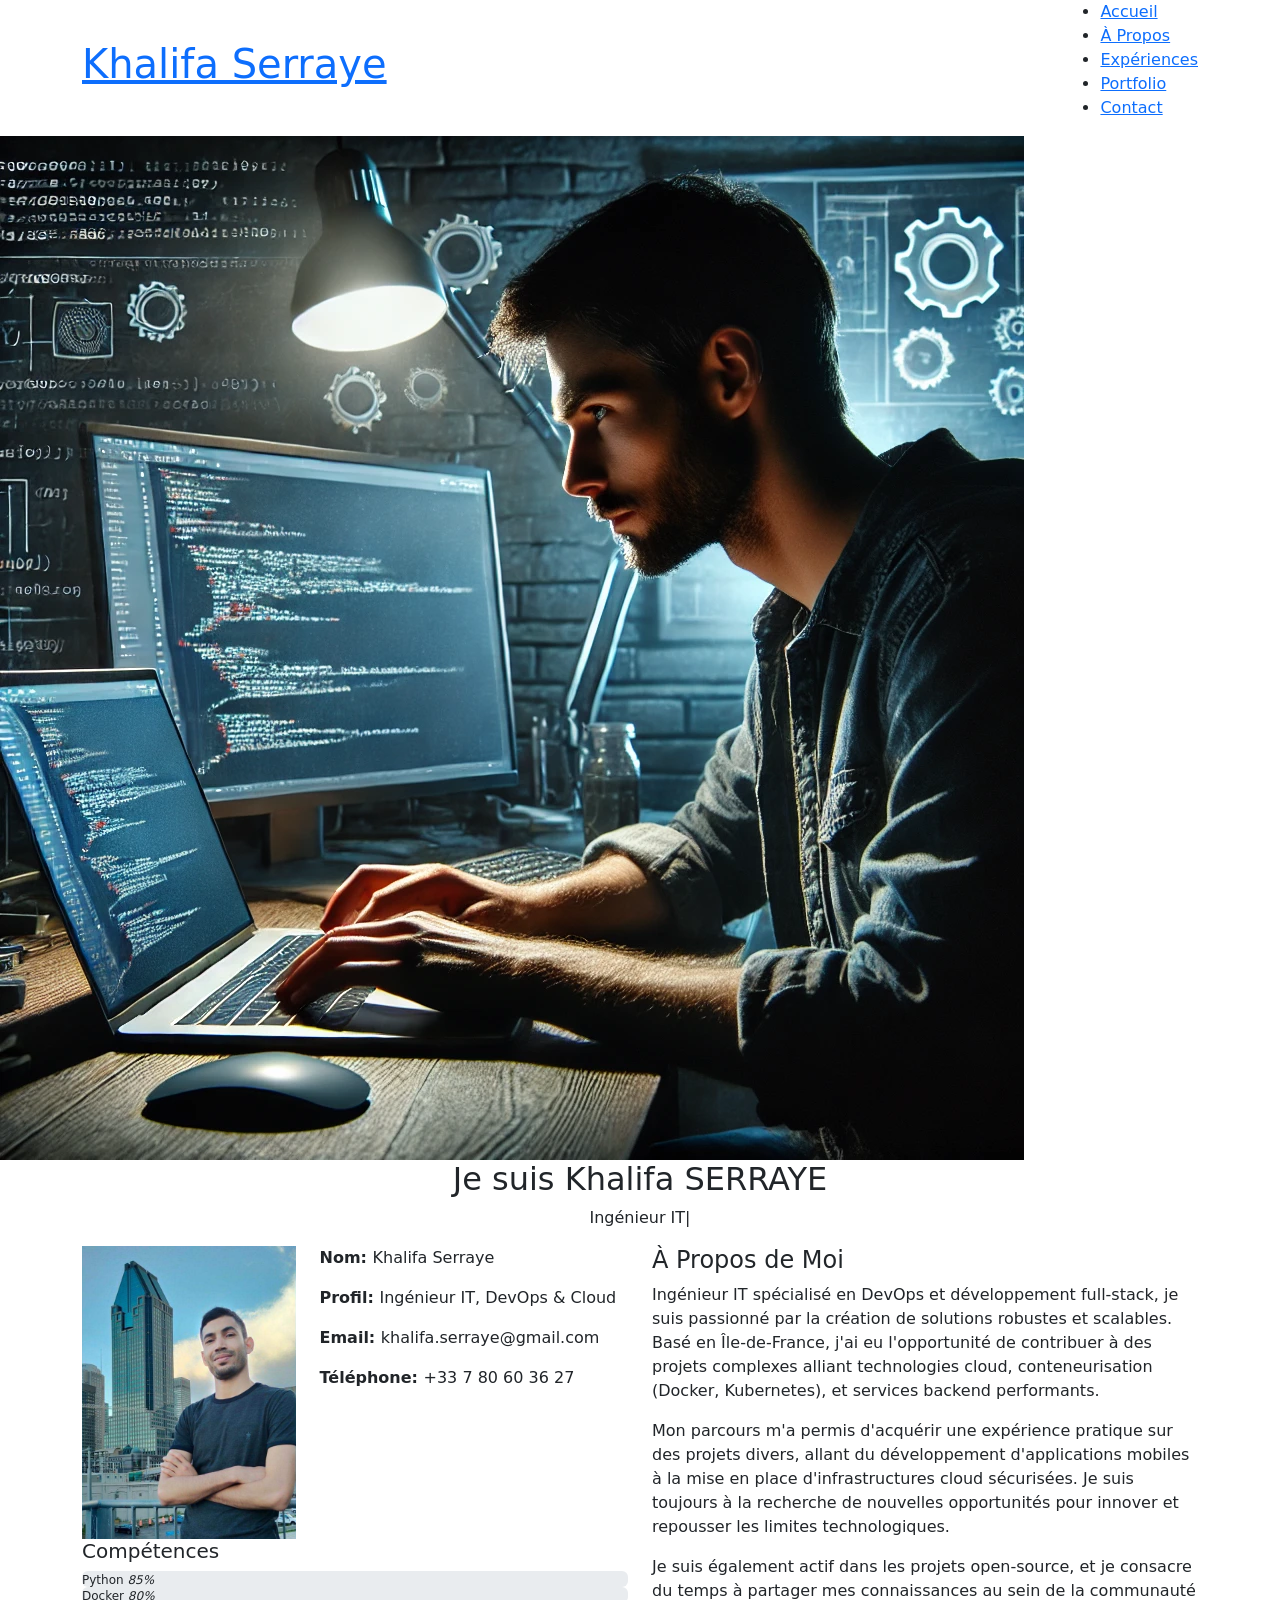
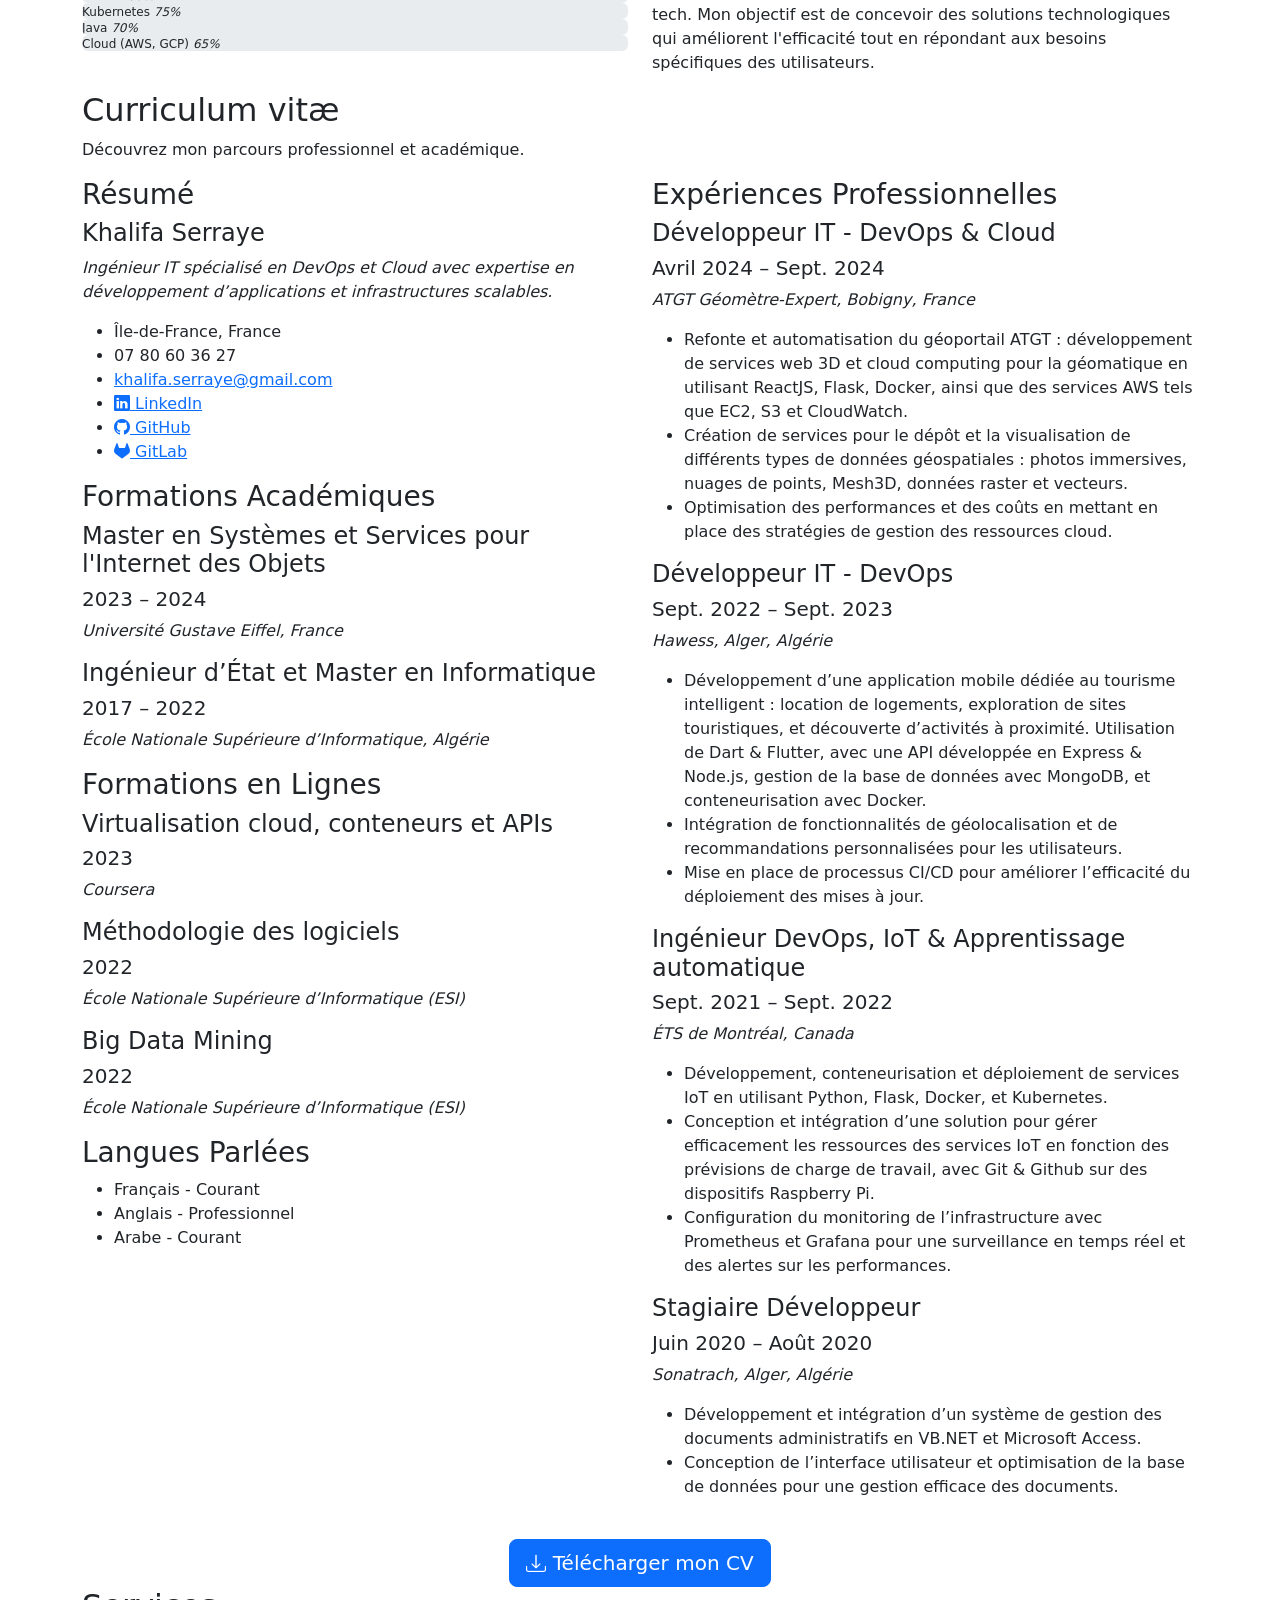
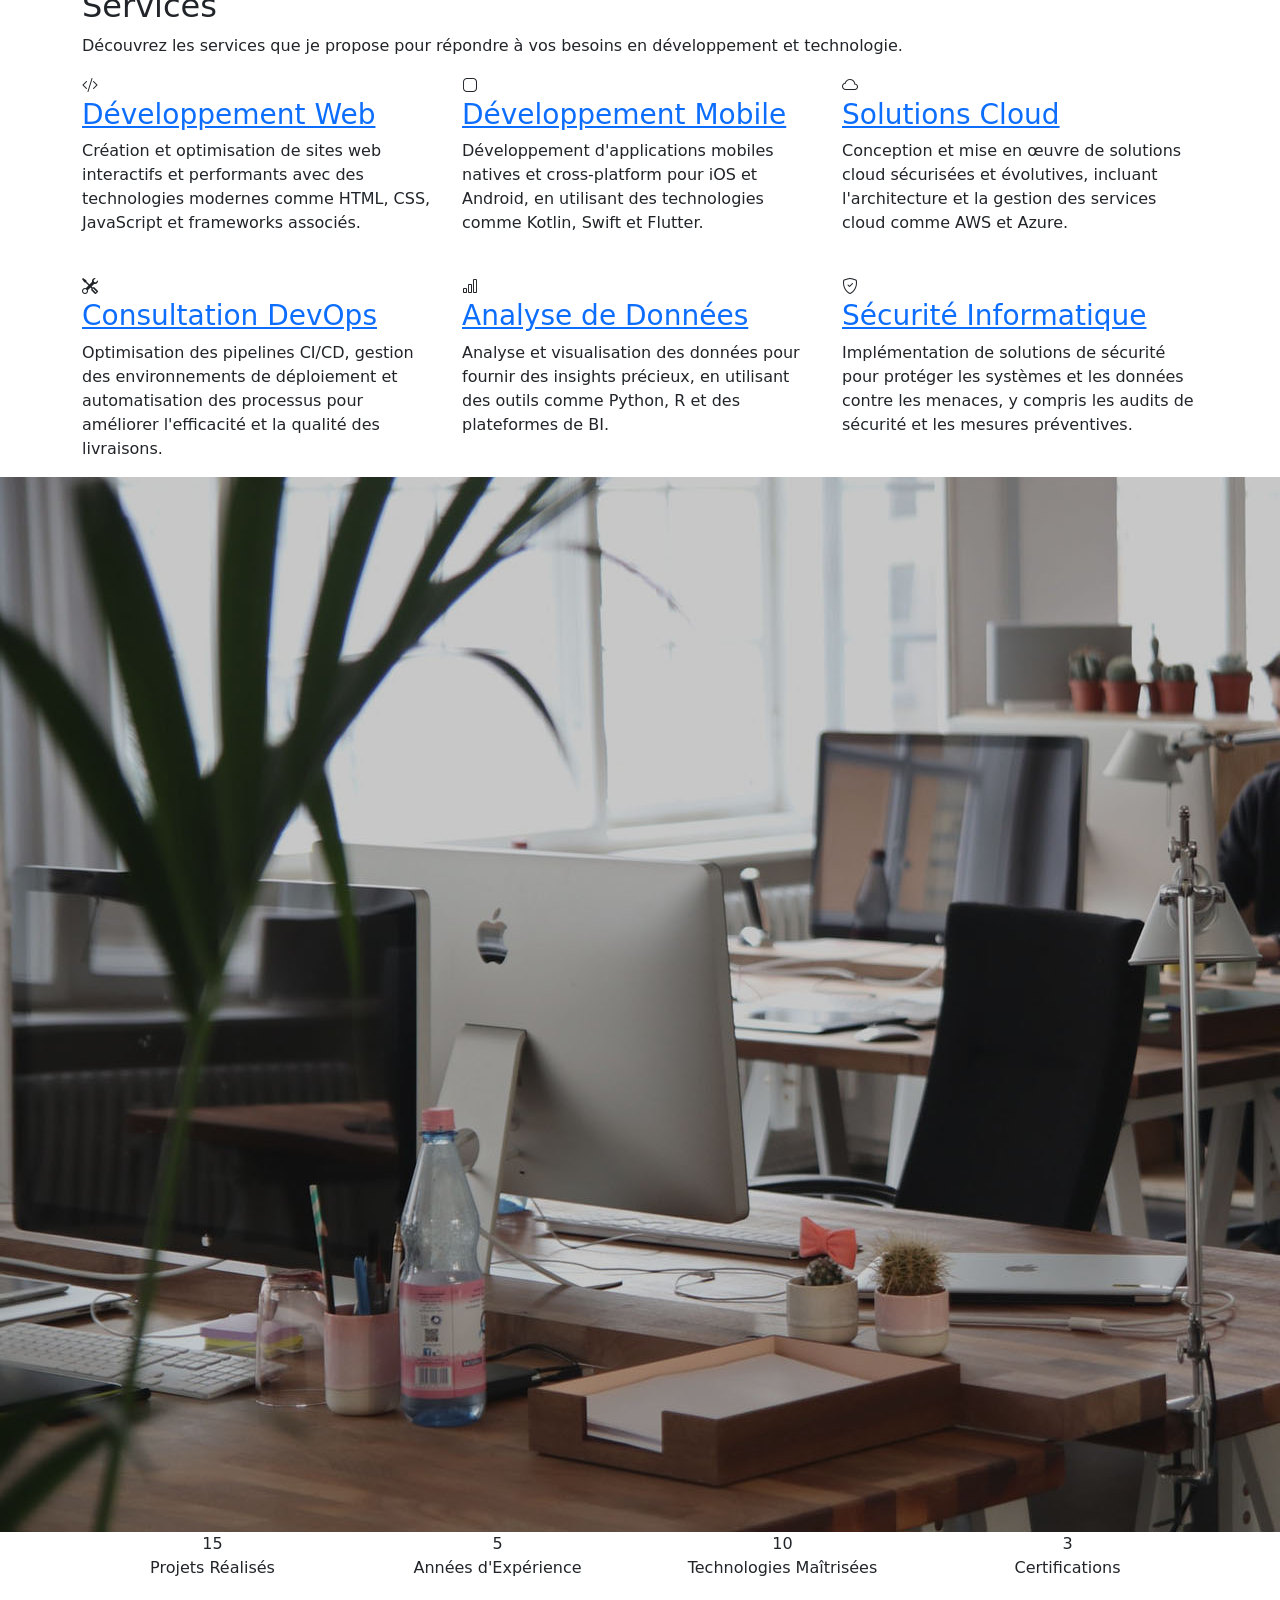
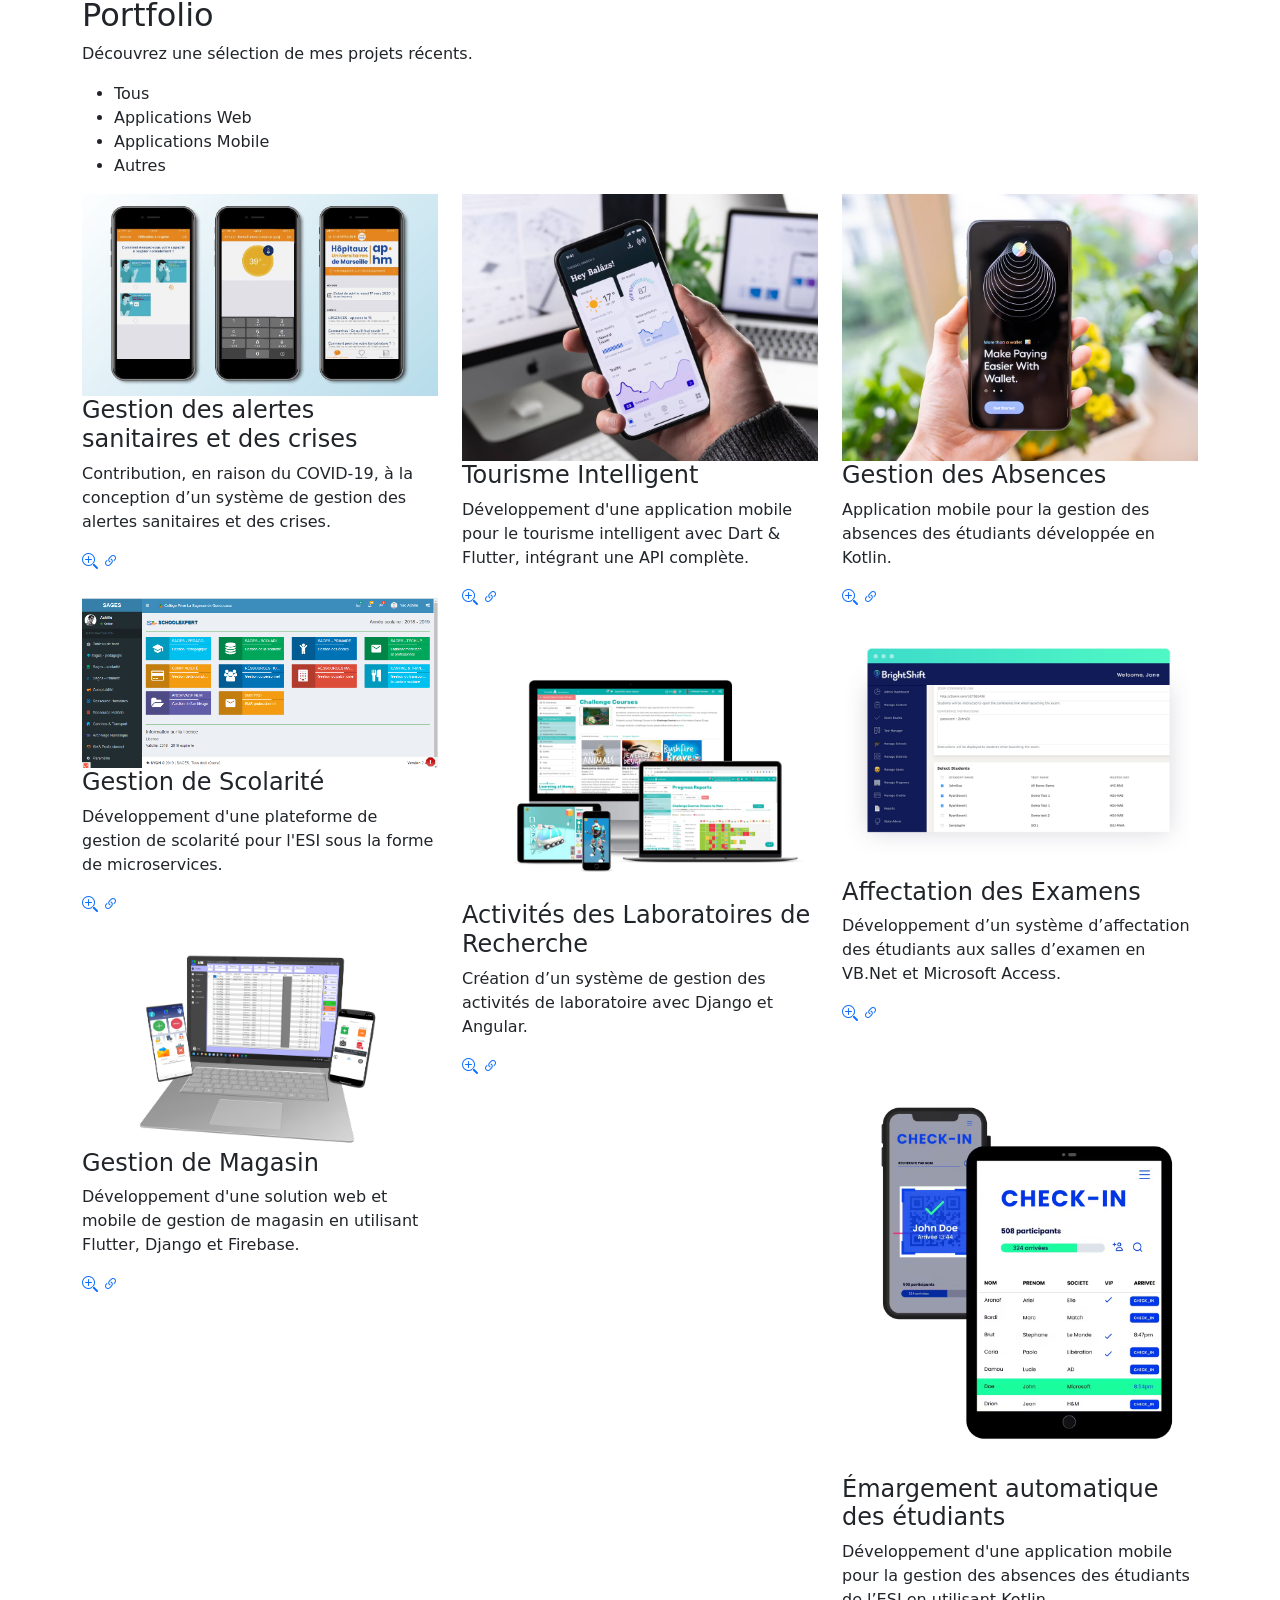
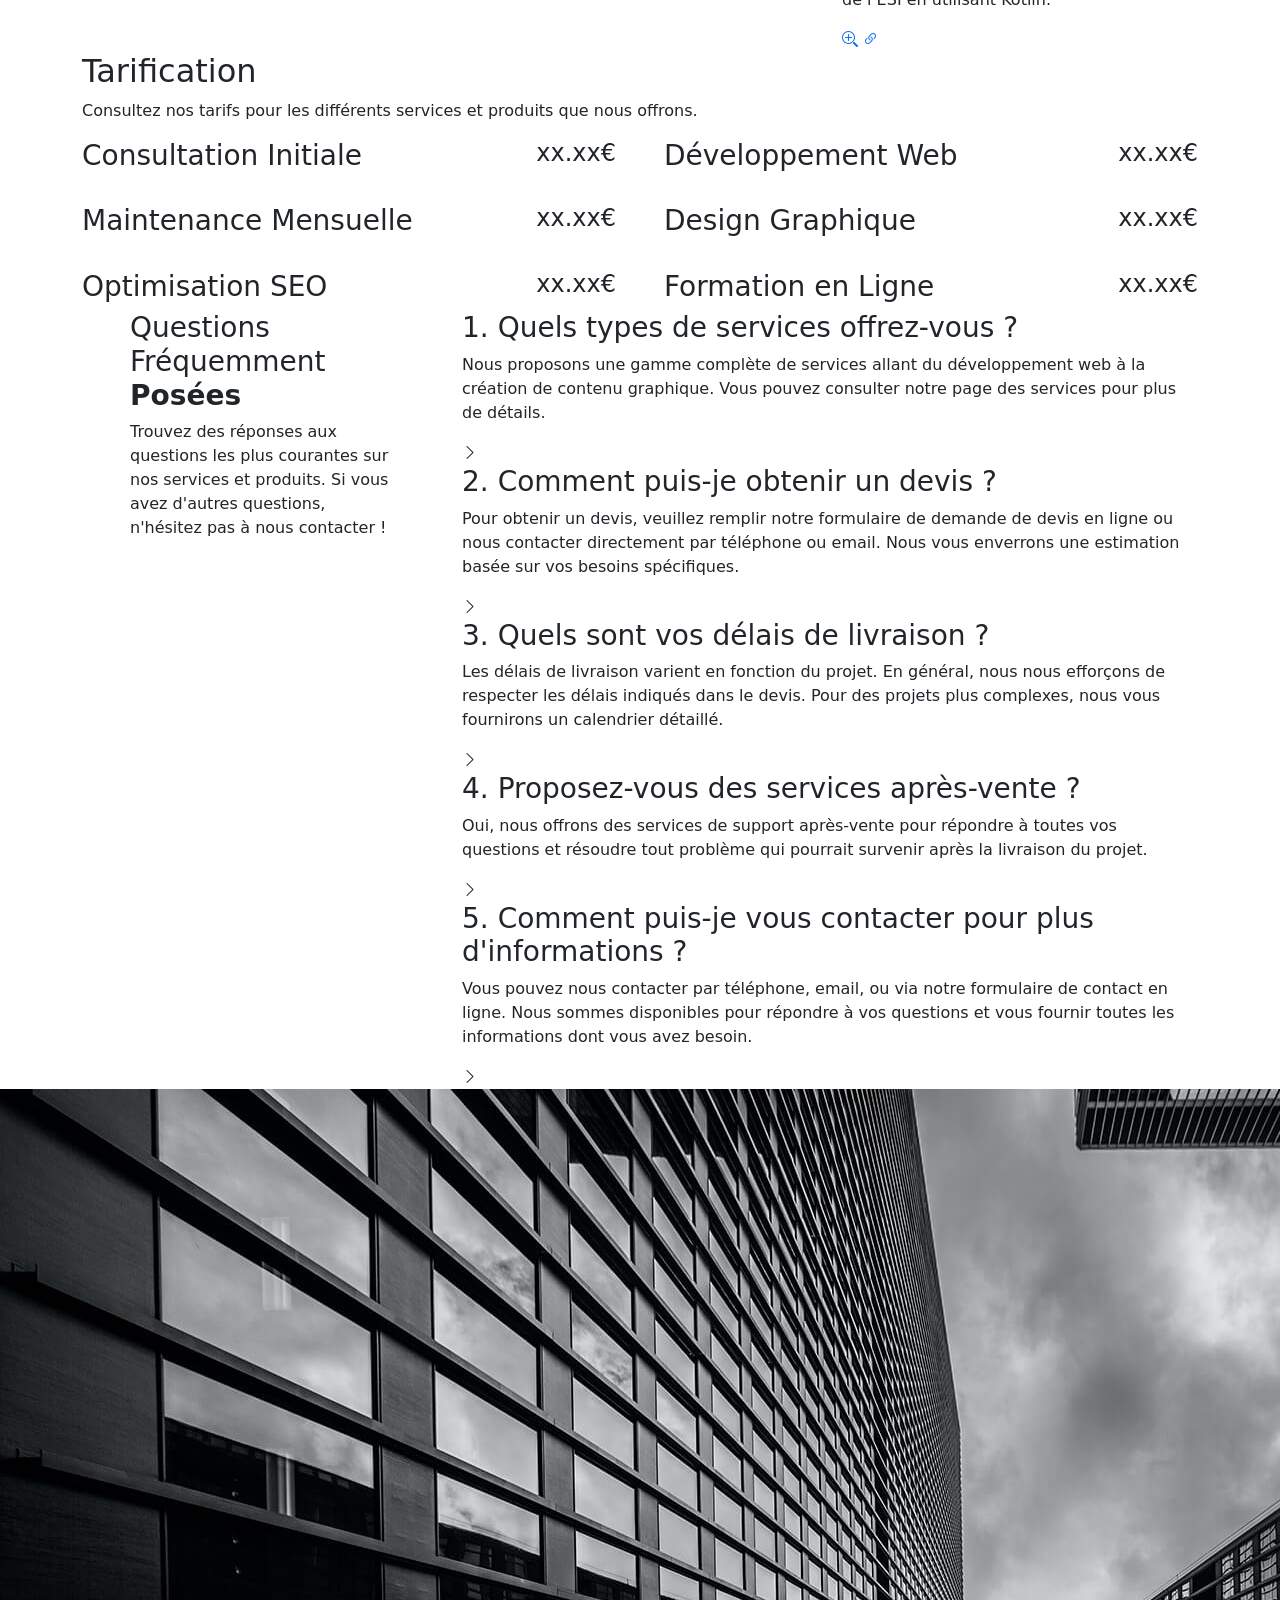
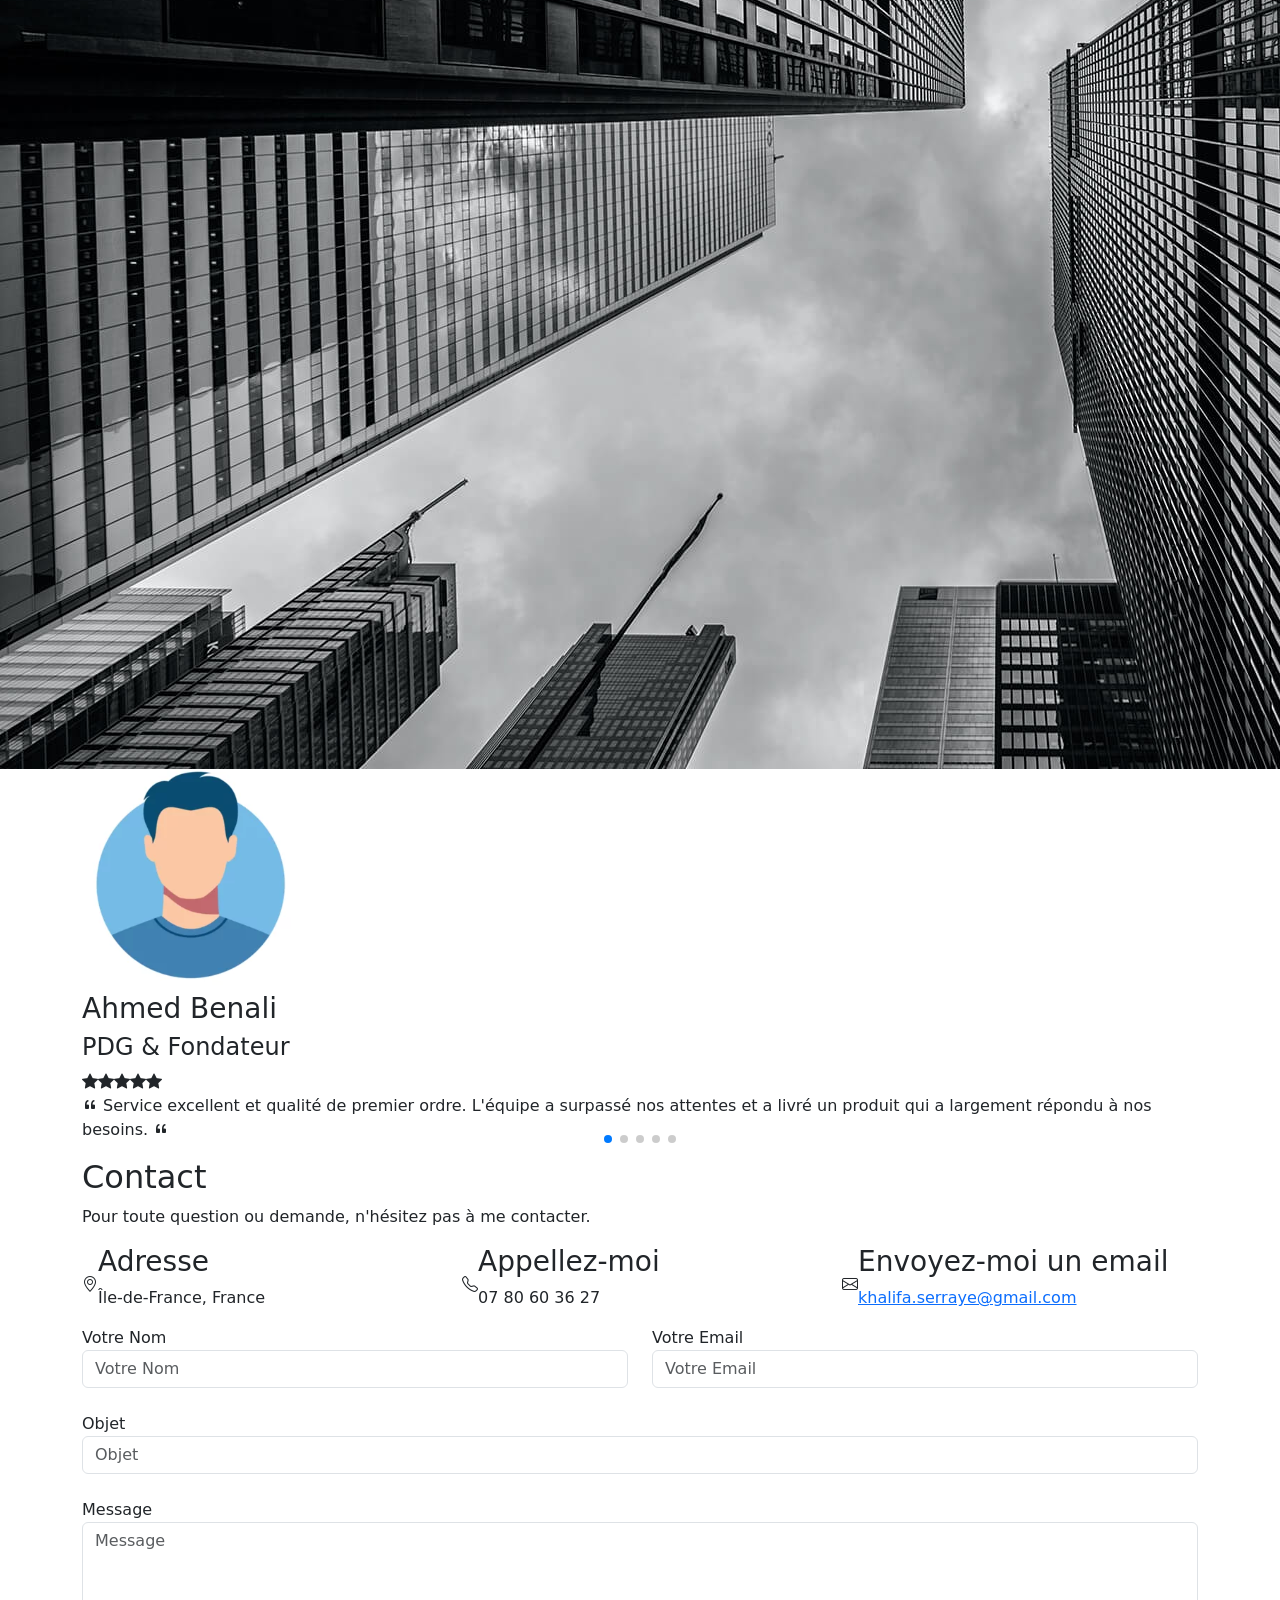
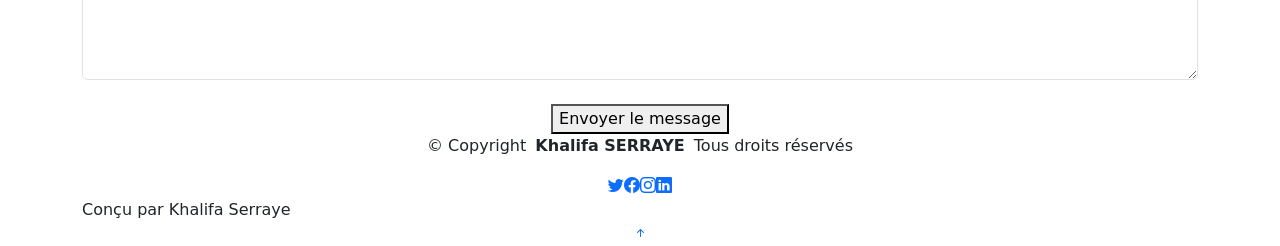
==== commit 709922b9: "add education section" ====
--- a/index.html
+++ b/index.html
@@ -217,7 +217,7 @@
             </div><!-- End Resume Item -->
 
 
-            <h3 class="resume-title">Formation académique</h3>
+            <h3 class="resume-title">Formations Académiques</h3>
             <div class="resume-item">
               <h4>Master en Systèmes et Services pour l'Internet des Objets</h4>
               <h5>2023 – 2024</h5>
@@ -231,7 +231,7 @@
             </div><!-- End Resume Item -->
 
             <!-- Online Courses Section -->
-            <h3 class="resume-title">Formations en ligne</h3>
+            <h3 class="resume-title">Formations en Lignes</h3>
             <div class="resume-item">
               <h4>Virtualisation cloud, conteneurs et APIs</h4>
               <h5>2023</h5>
@@ -252,7 +252,7 @@
 
 
             <!-- Languages Section -->
-            <h3 class="resume-title">Langues parlées</h3>
+            <h3 class="resume-title">Langues Parlées</h3>
             <div class="resume-item">
               <ul>
                 <li>Français - Courant</li>
@@ -265,7 +265,7 @@
 
           <!-- Column for Professional Experience -->
           <div class="col-lg-6" data-aos="fade-up" data-aos-delay="200">
-            <h3 class="resume-title">Expérience Professionnelle</h3>
+            <h3 class="resume-title">Expériences Professionnelles</h3>
 
             <div class="resume-item">
               <h4>Développeur IT - DevOps & Cloud</h4>
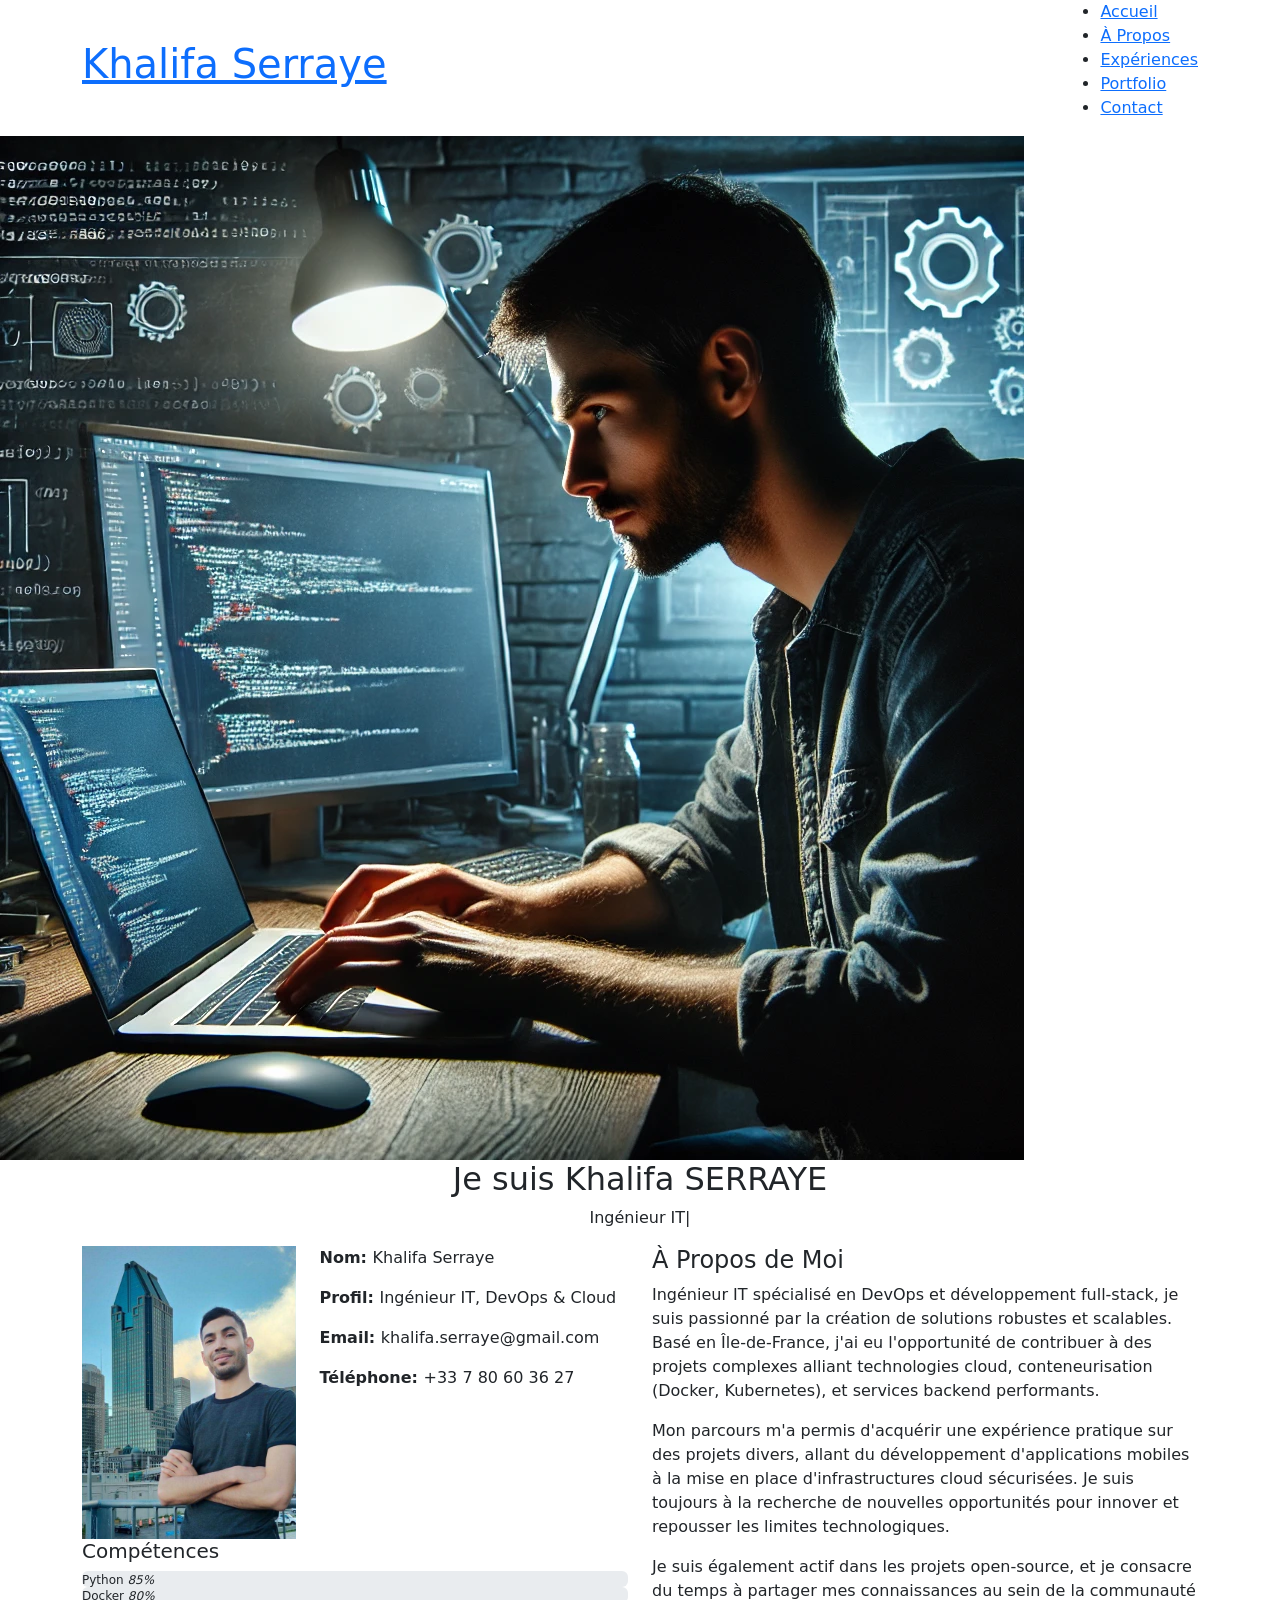
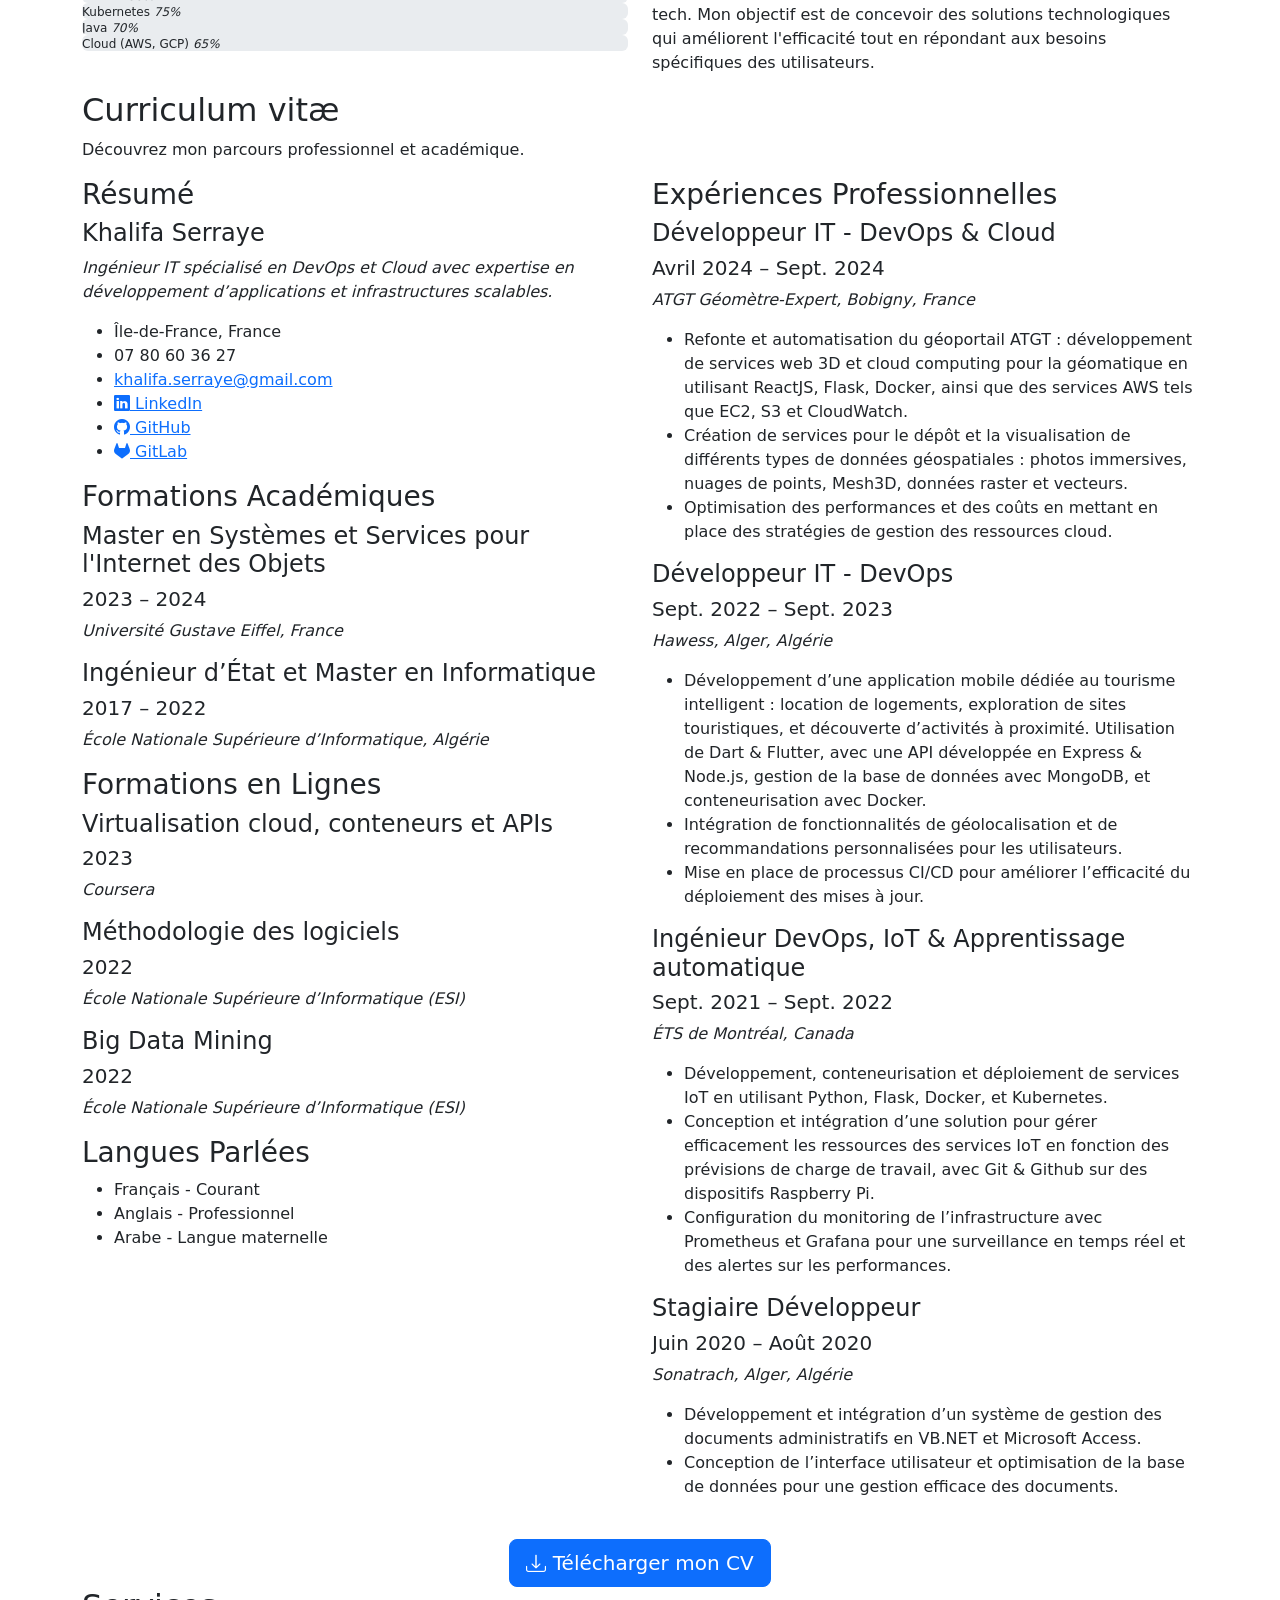
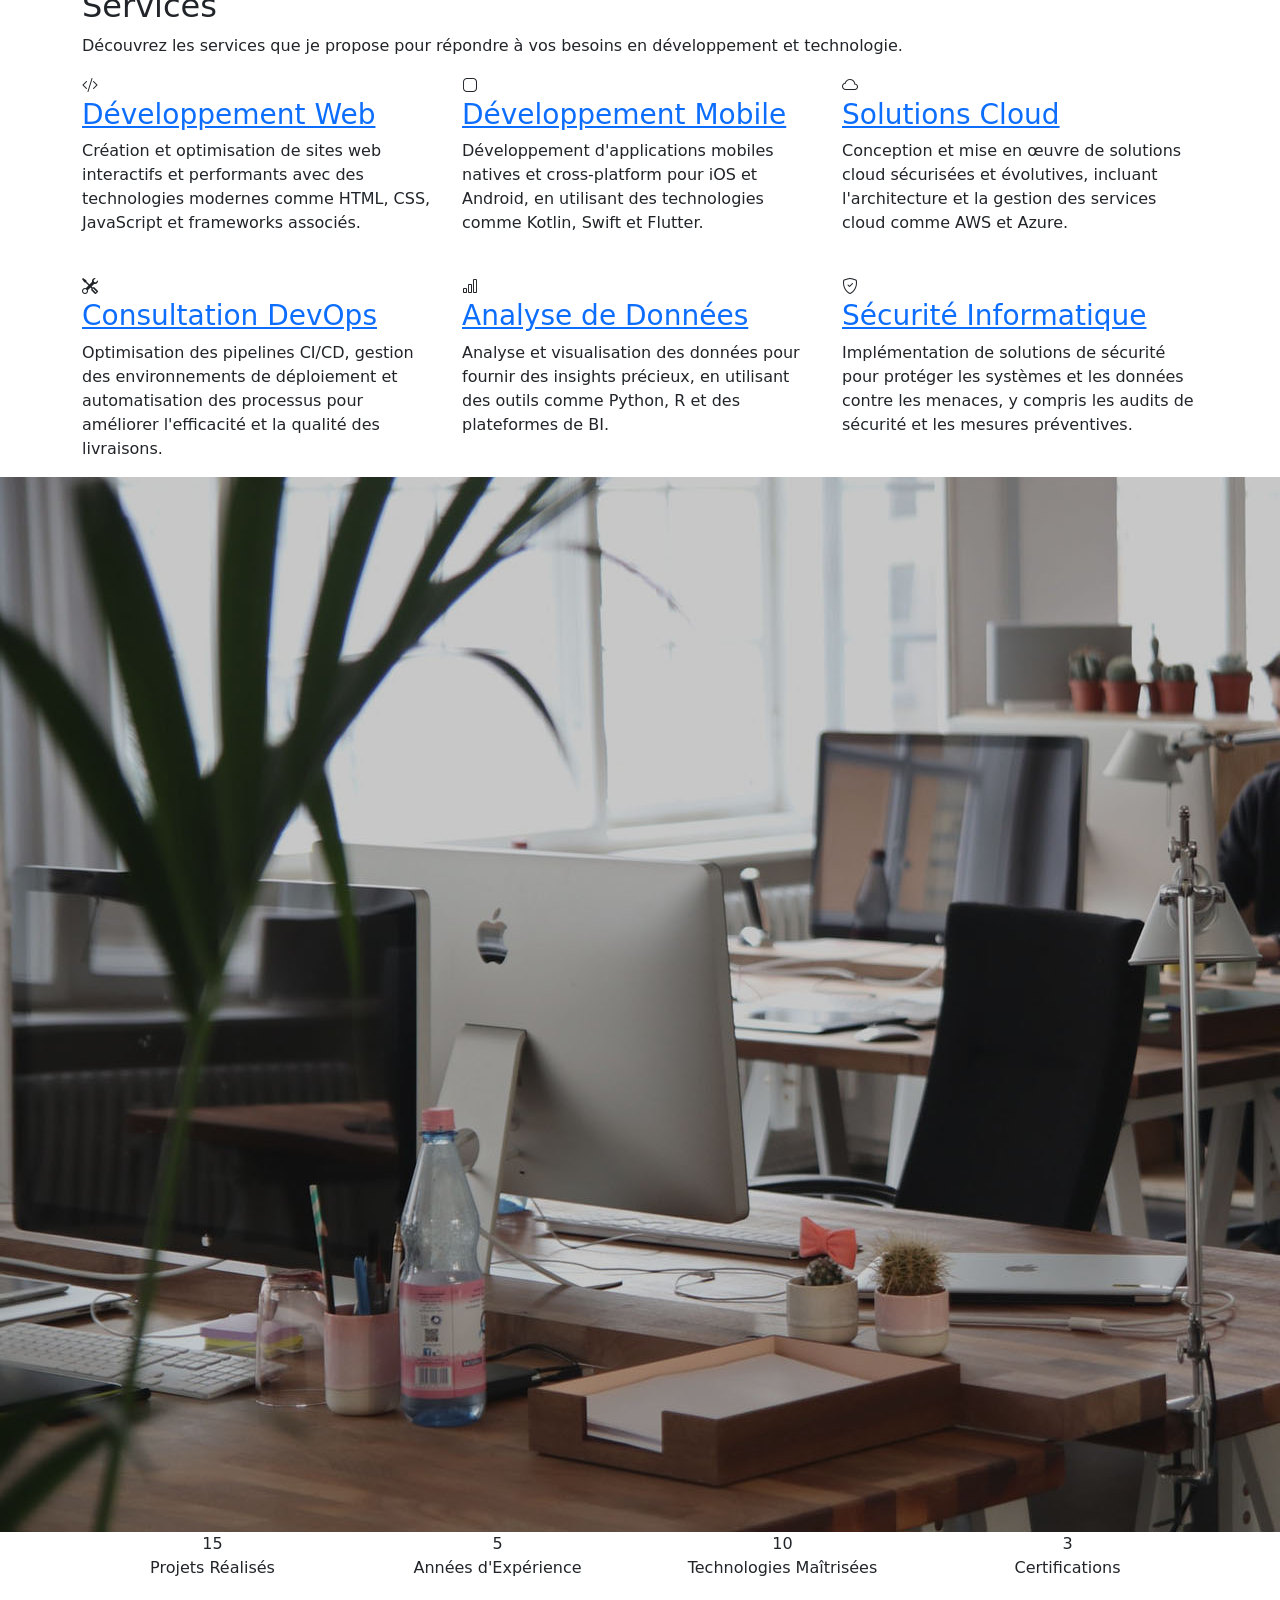
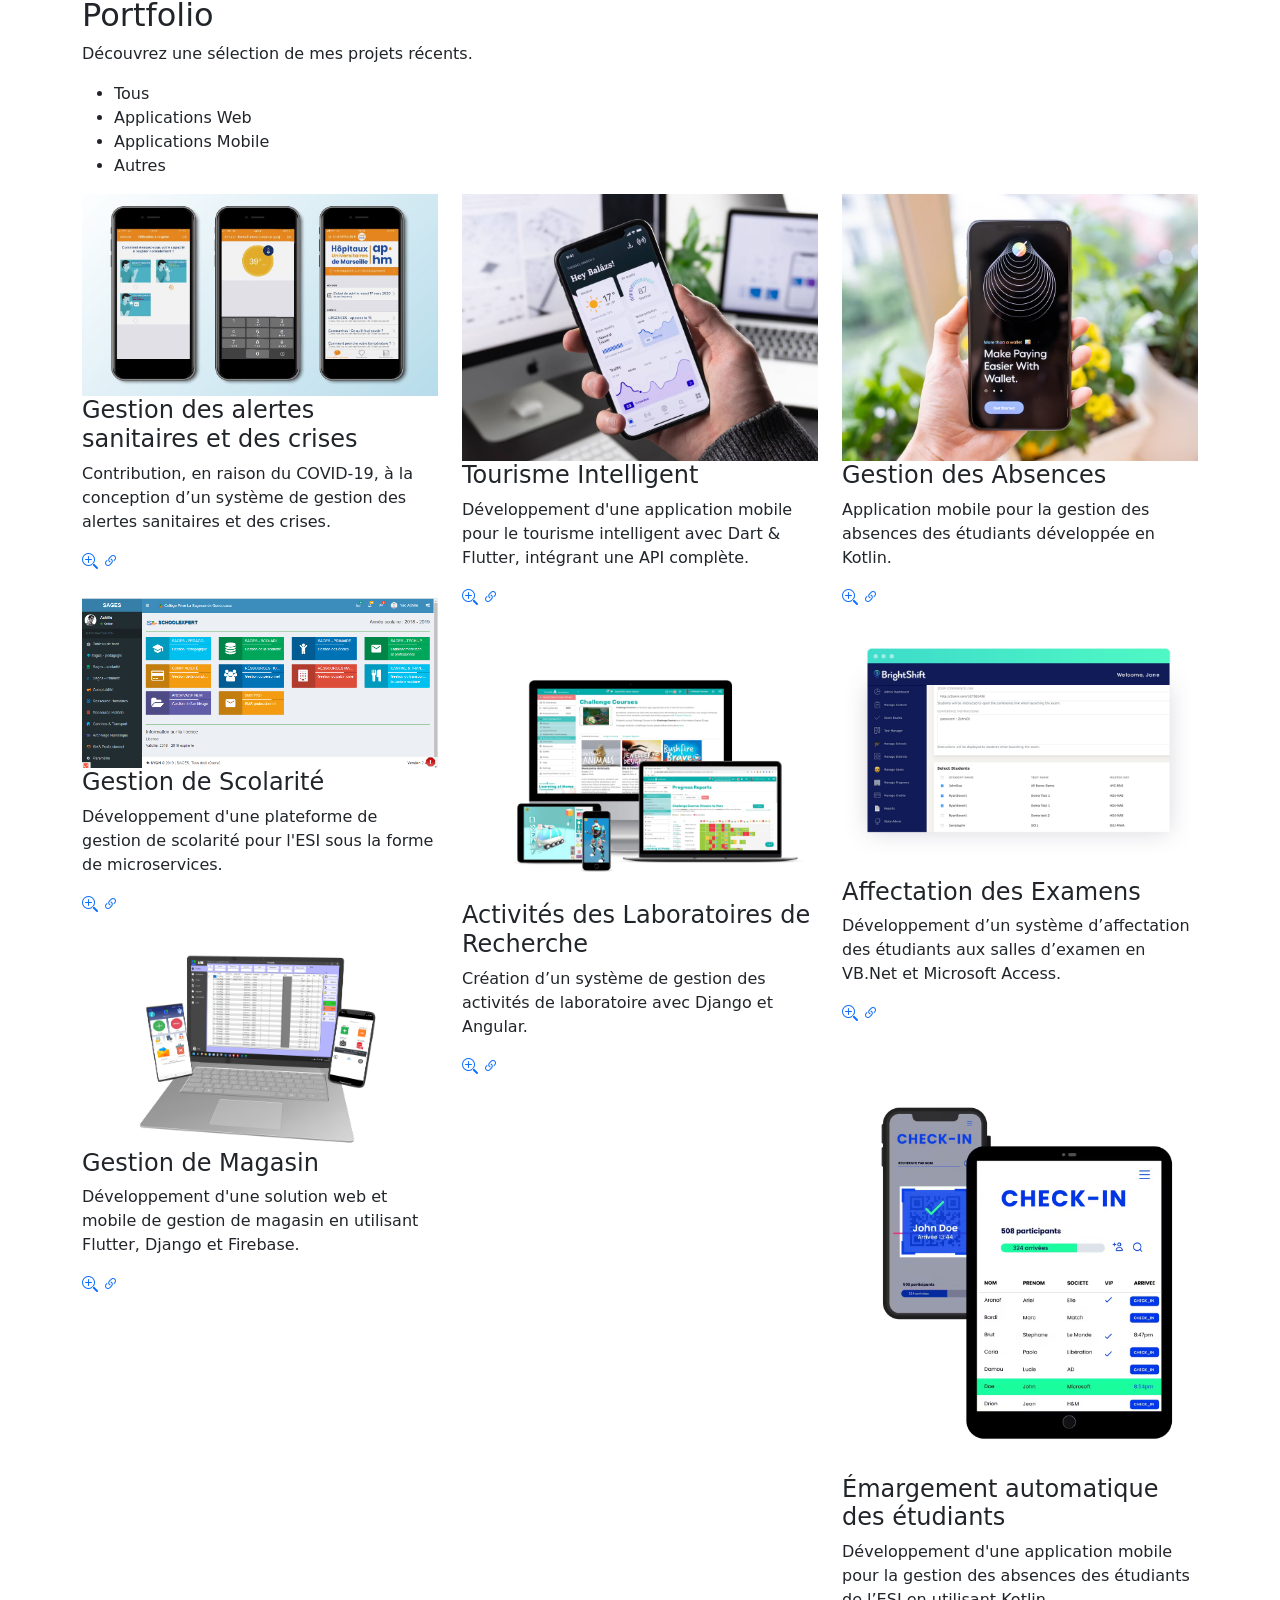
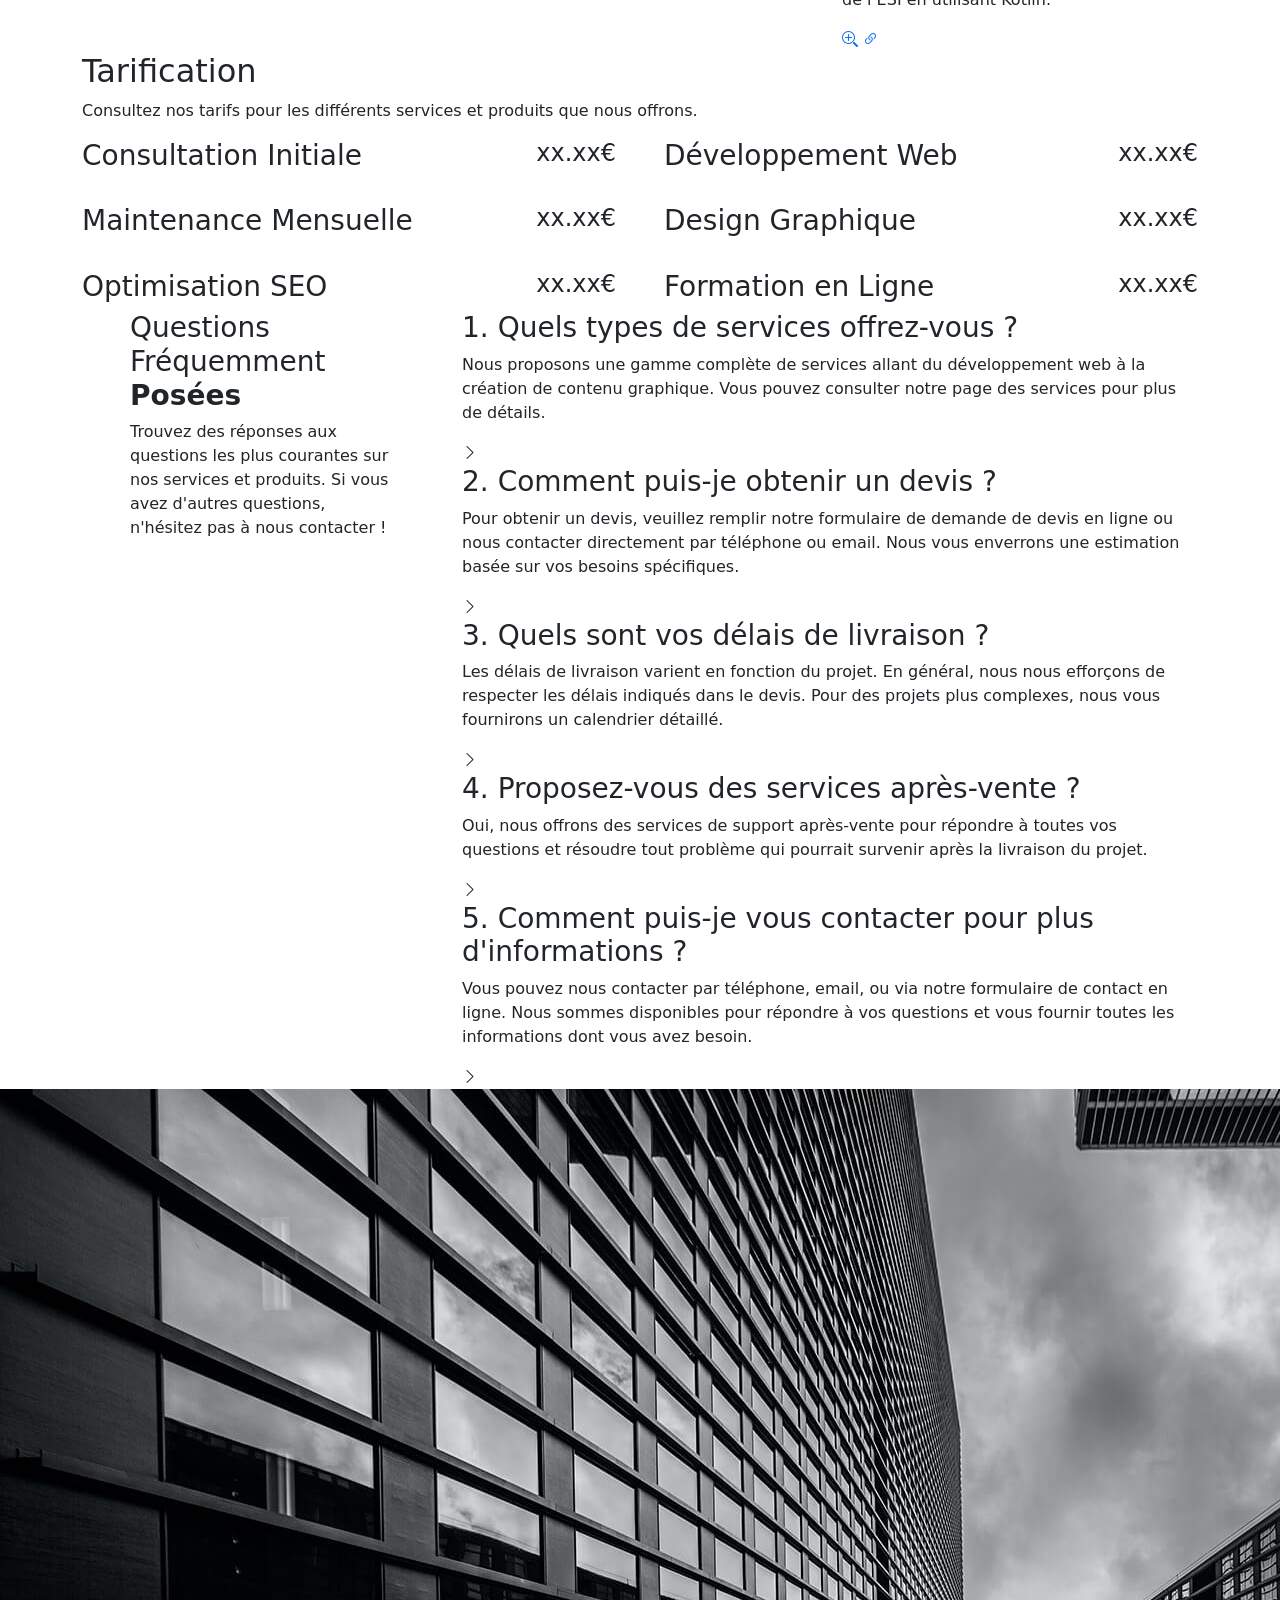
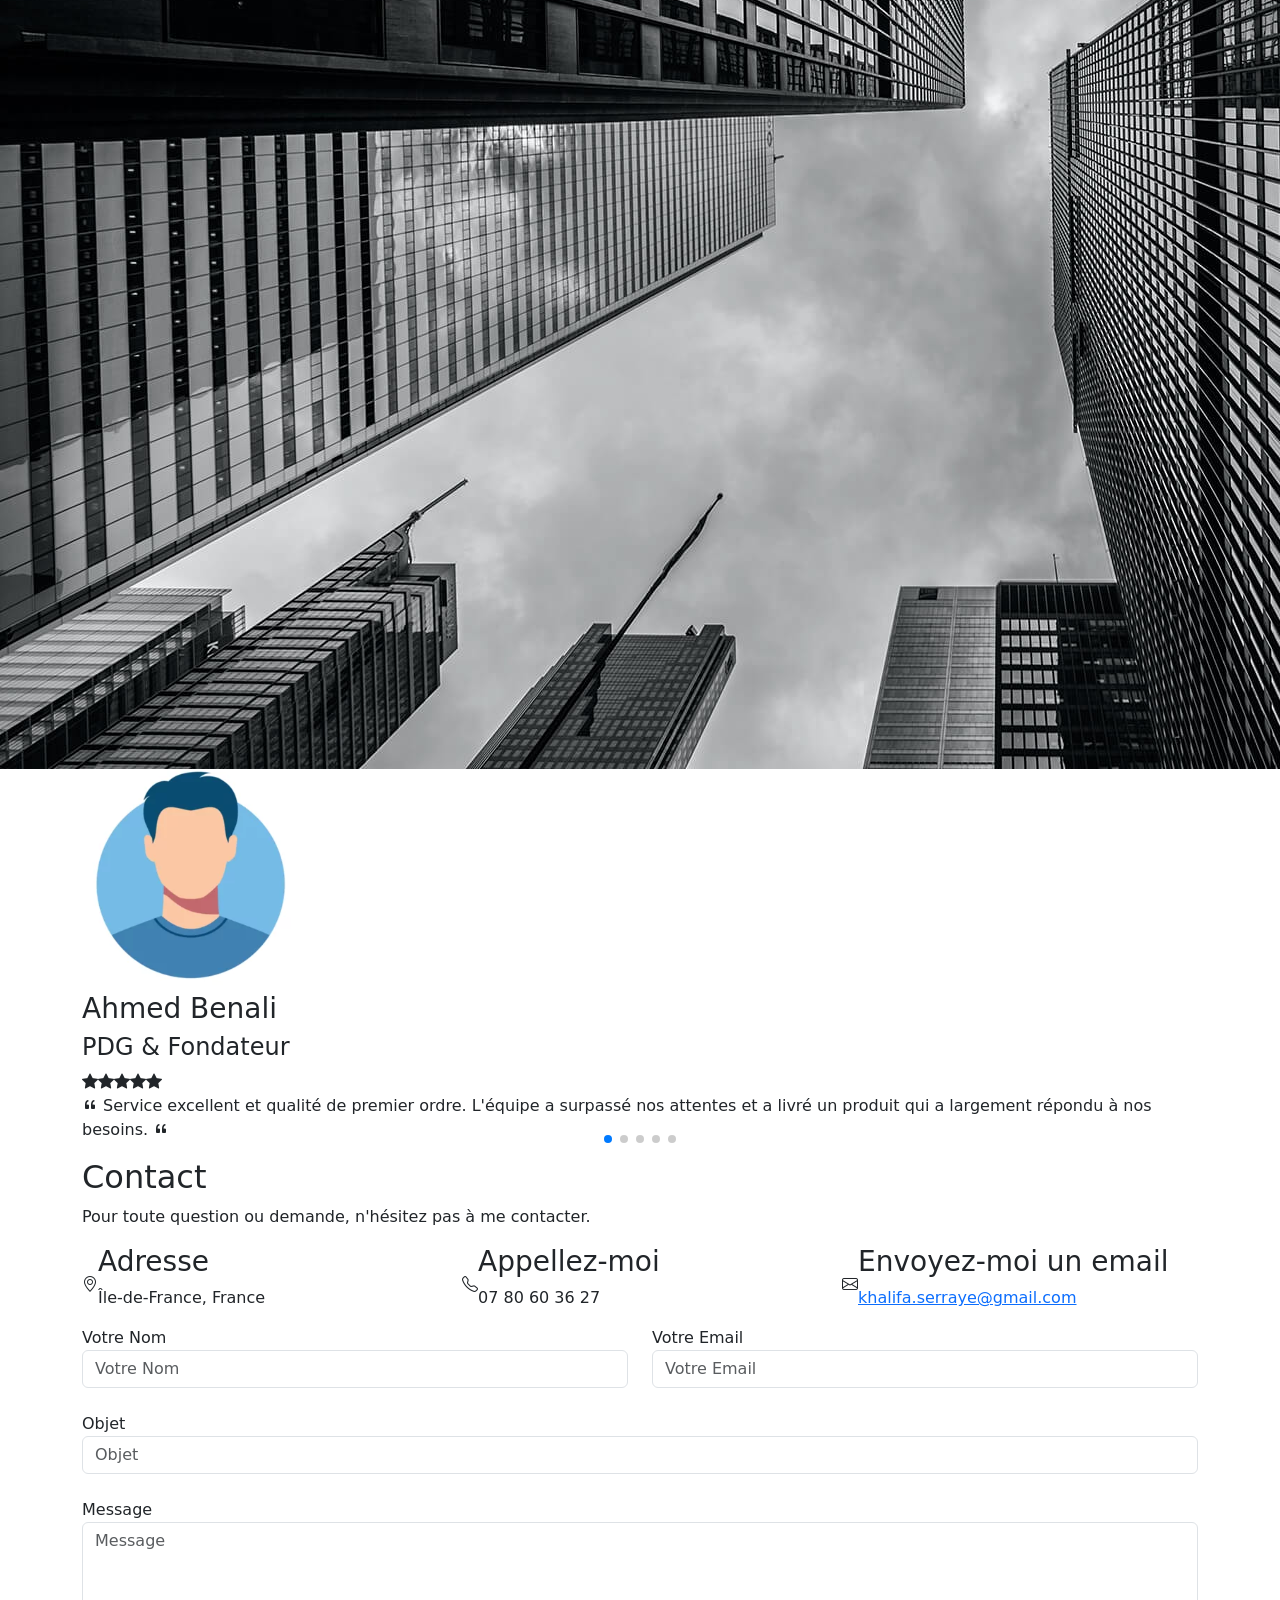
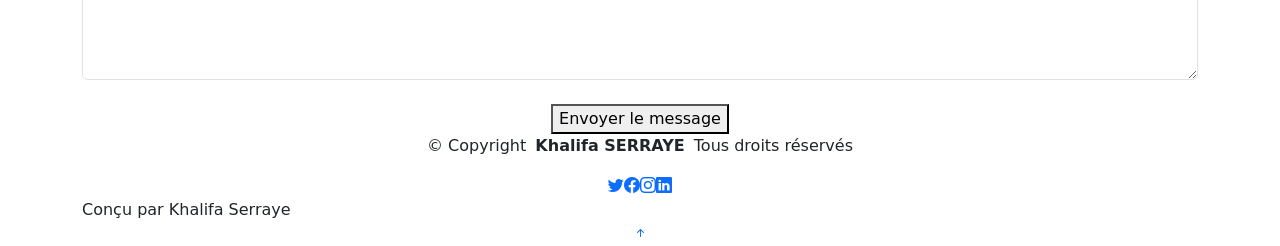
==== commit 495ade70: "Update index.html" ====
--- a/index.html
+++ b/index.html
@@ -207,11 +207,11 @@
                 <li>Île-de-France, France</li>
                 <li>07 80 60 36 27</li>
                 <li><a href="mailto:khalifa.serraye@gmail.com">khalifa.serraye@gmail.com</a></li>
-                <li><a href="https://linkedin.com/in/khalifaserraye" target="_blank"><i class="bi bi-linkedin"></i>
+                <li><a href="https://bit.ly/serrayekhalifalinkedinportfolio" target="_blank"><i class="bi bi-linkedin"></i>
                     LinkedIn</a></li>
-                <li><a href="https://github.com/khalifaserraye" target="_blank"><i class="bi bi-github"></i> GitHub</a>
+                <li><a href="https://bit.ly/serrayekhalifagithubportfolio" target="_blank"><i class="bi bi-github"></i> GitHub</a>
                 </li>
-                <li><a href="https://gitlab.com/khalifa.serraye" target="_blank"><i class="bi bi-gitlab"></i> GitLab</a>
+                <li><a href="https://bit.ly/serrayekhalifagitlabportfolio" target="_blank"><i class="bi bi-gitlab"></i> GitLab</a>
                 </li>
               </ul>
             </div><!-- End Resume Item -->
@@ -257,7 +257,7 @@
               <ul>
                 <li>Français - Courant</li>
                 <li>Anglais - Professionnel</li>
-                <li>Arabe - Courant</li>
+                <li>Arabe - Langue maternelle</li>
               </ul>
             </div><!-- End Languages Item -->
 
@@ -331,7 +331,7 @@
 
       <!-- Space Before CV Download Button -->
       <div class="container text-center mt-4" data-aos="fade-up" data-aos-delay="300">
-        <a href="https://drive.google.com/uc?export=download&id=1WJGYoJ4hCndFYOFgEPqk7P8QlqnQAkSu"
+        <a href="https://bit.ly/serrayekhalifacv"
           class="btn btn-primary btn-lg" download>
           <i class="bi bi-download"></i> Télécharger mon CV
         </a>
@@ -998,7 +998,7 @@
         <a href="#"><i class="bi bi-twitter"></i></a>
         <a href="#"><i class="bi bi-facebook"></i></a>
         <a href="#"><i class="bi bi-instagram"></i></a>
-        <a href="https://www.linkedin.com/in/khalifaserraye/"><i class="bi bi-linkedin"></i></a>
+        <a href="https://bit.ly/serrayekhalifalinkedinportfolio"><i class="bi bi-linkedin"></i></a>
       </div>
       <div class="credits">
         <!-- Tous les liens dans le pied de page doivent rester intacts. -->
@@ -1035,4 +1035,4 @@
 
 </body>
 
-</html>+</html>
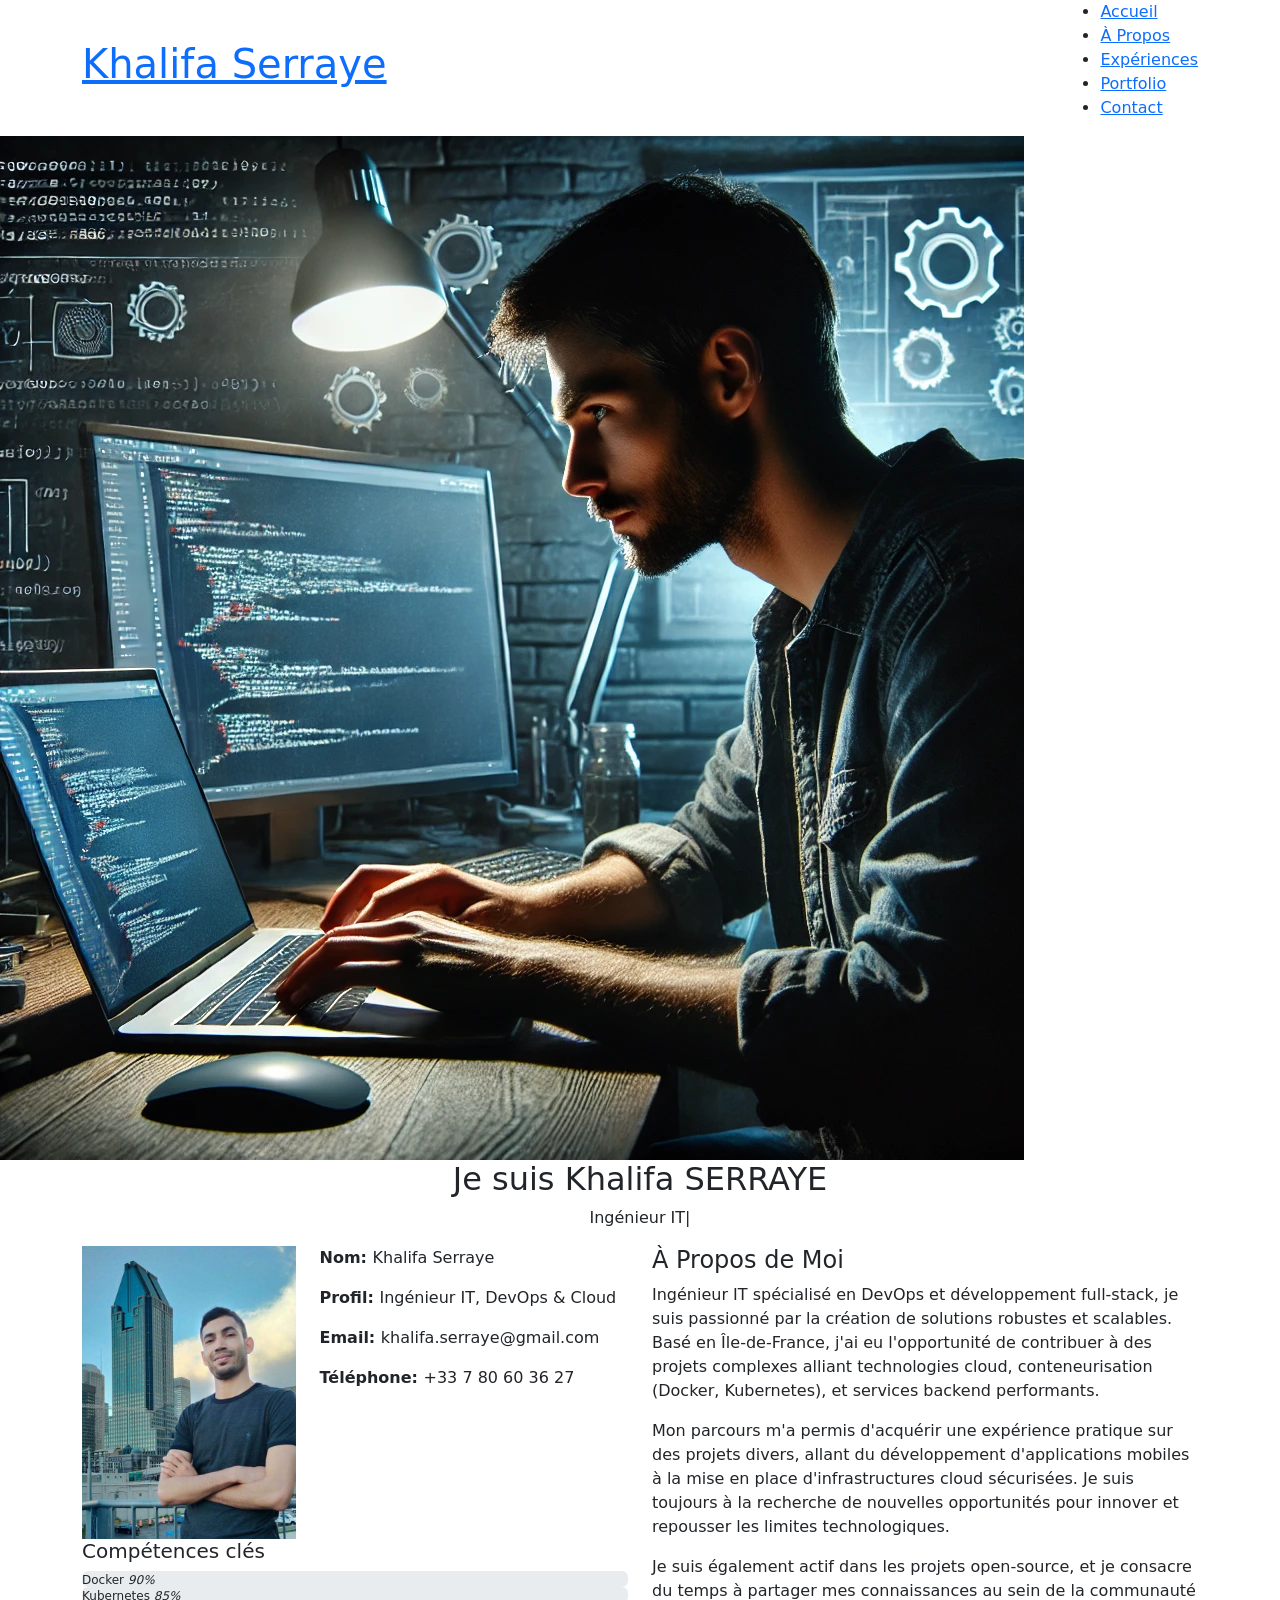
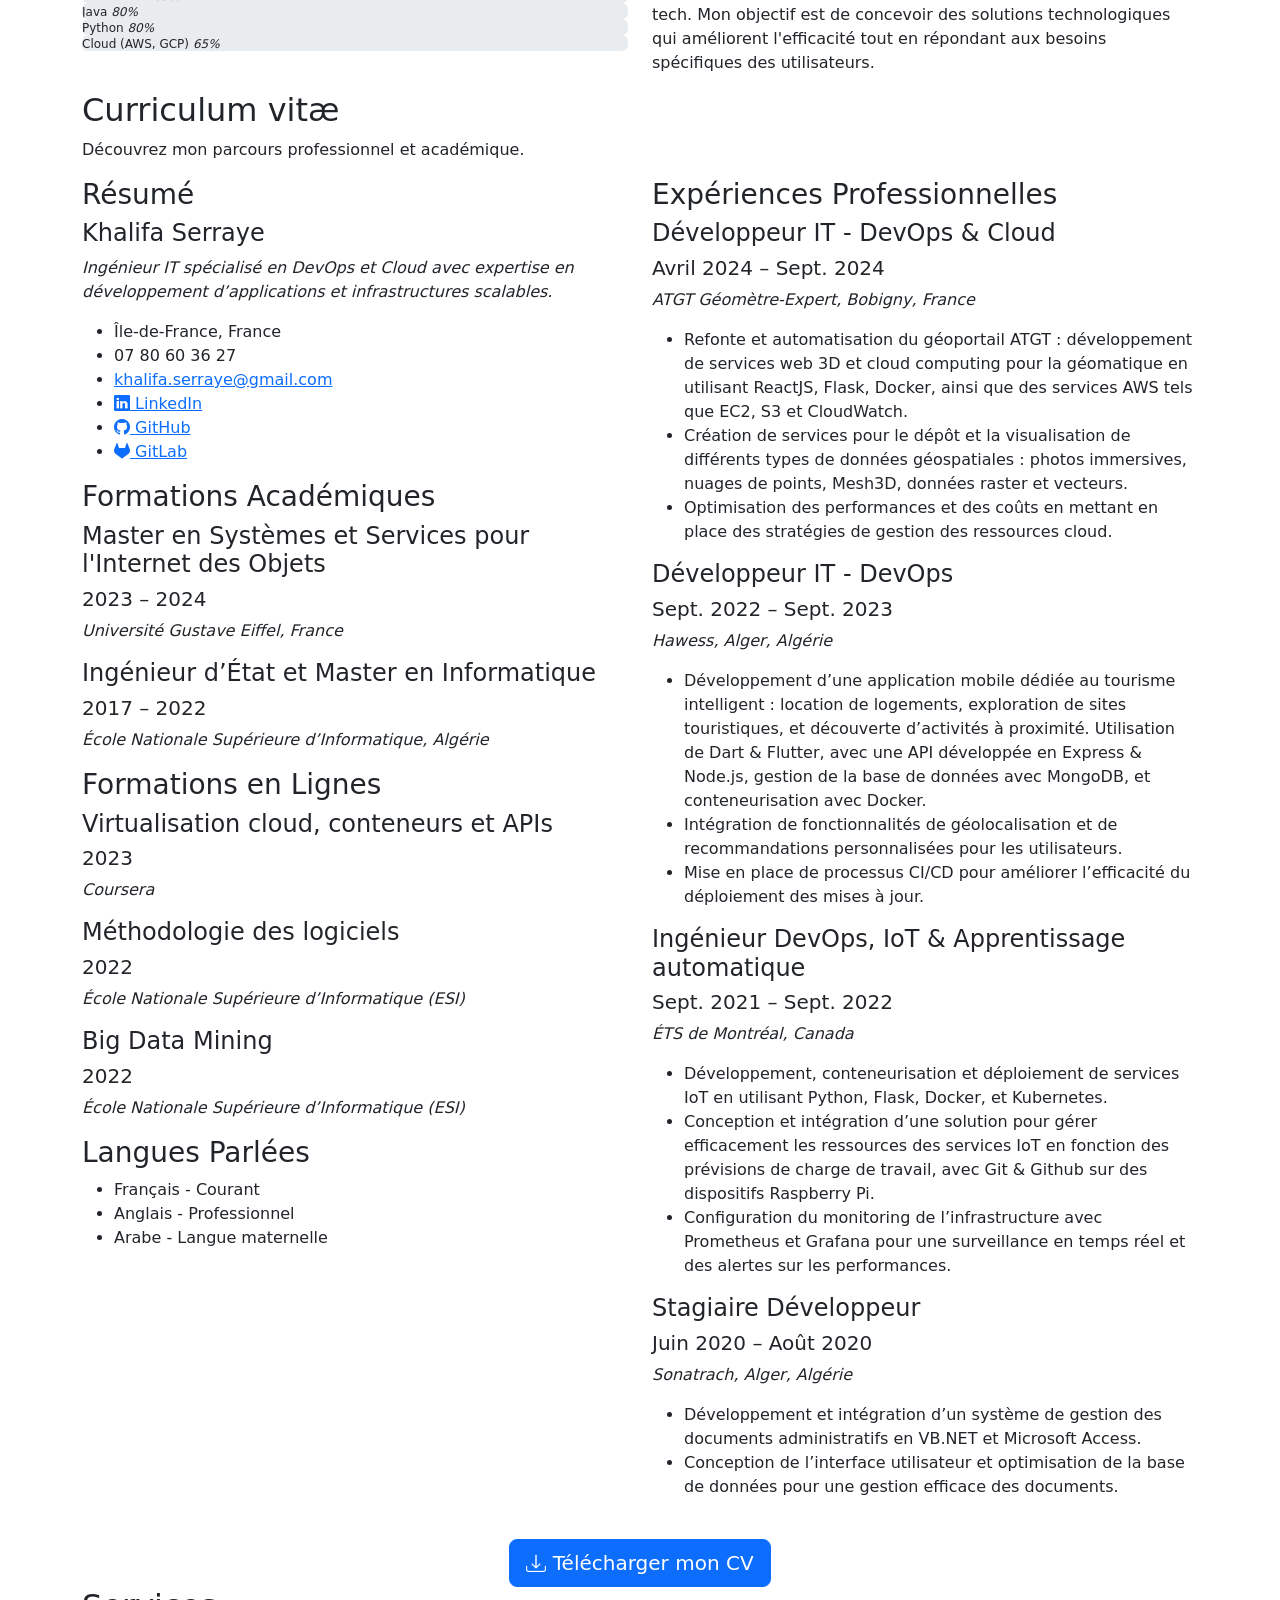
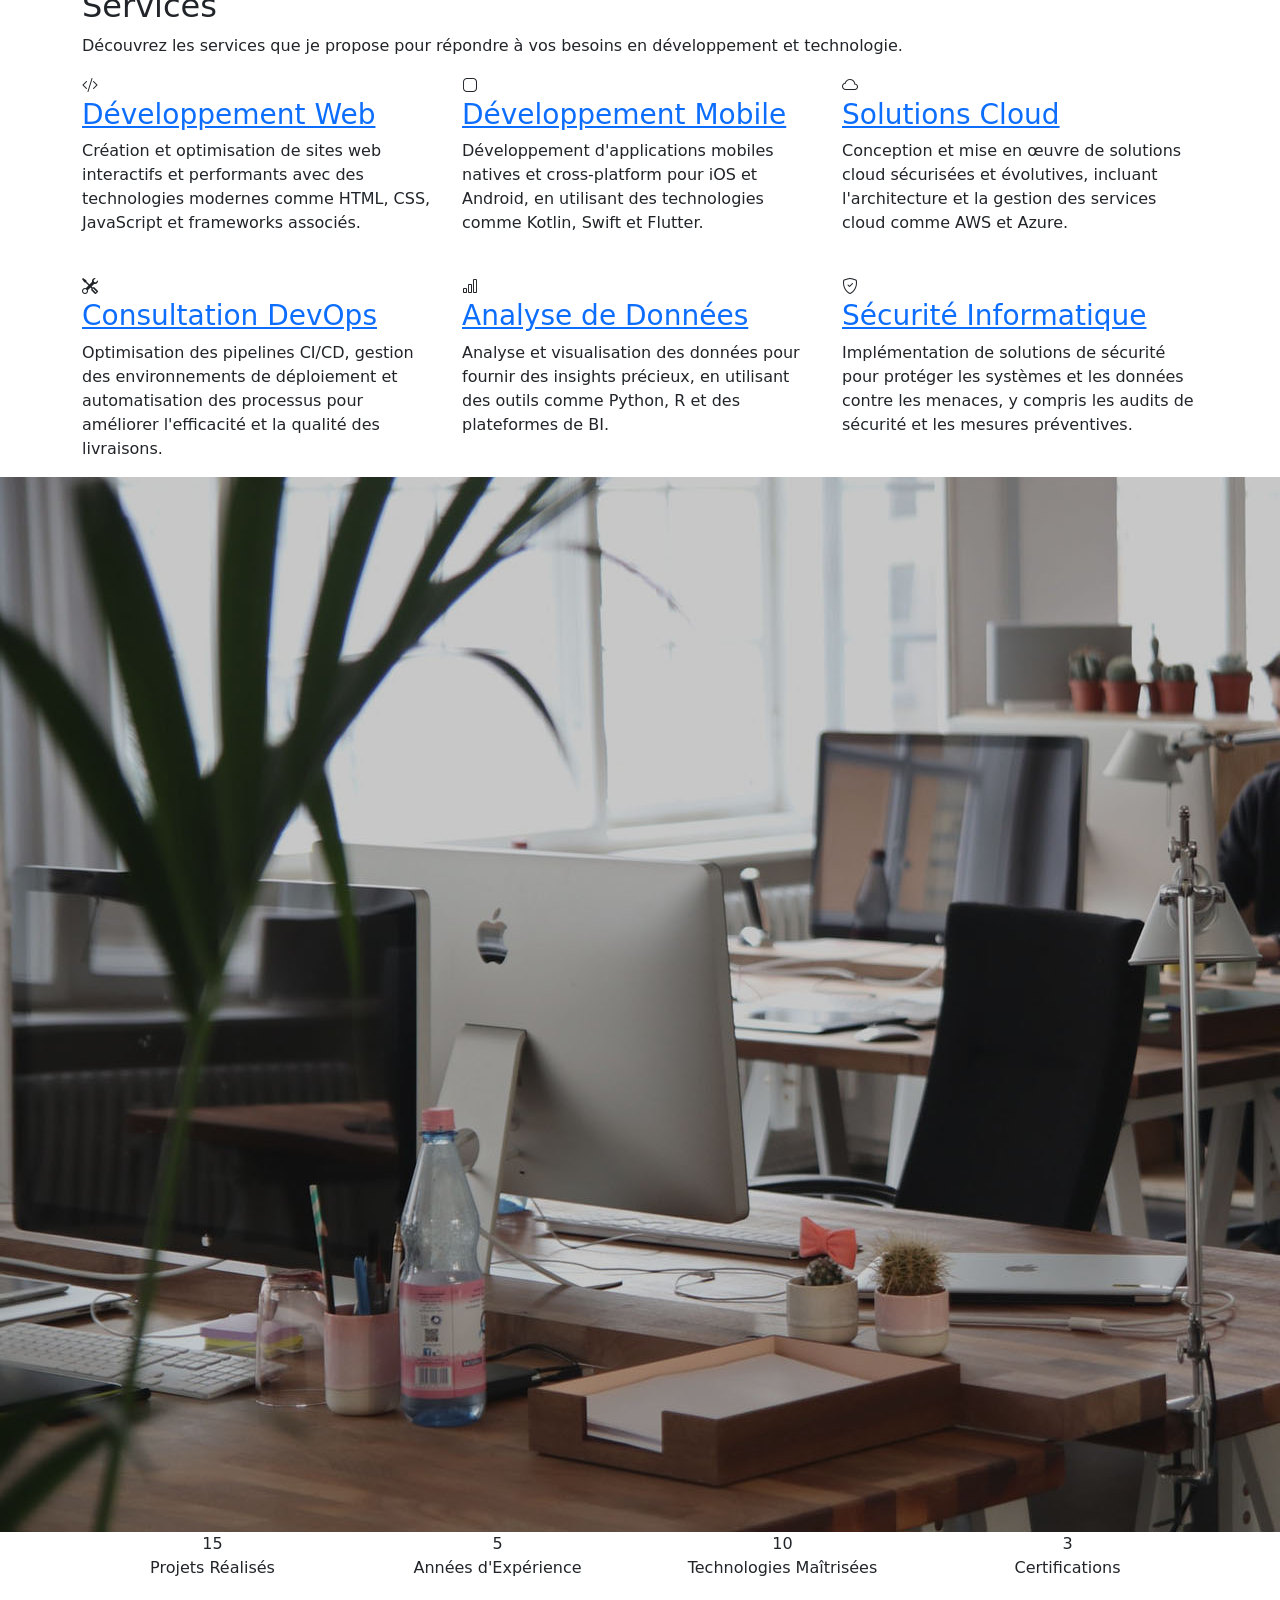
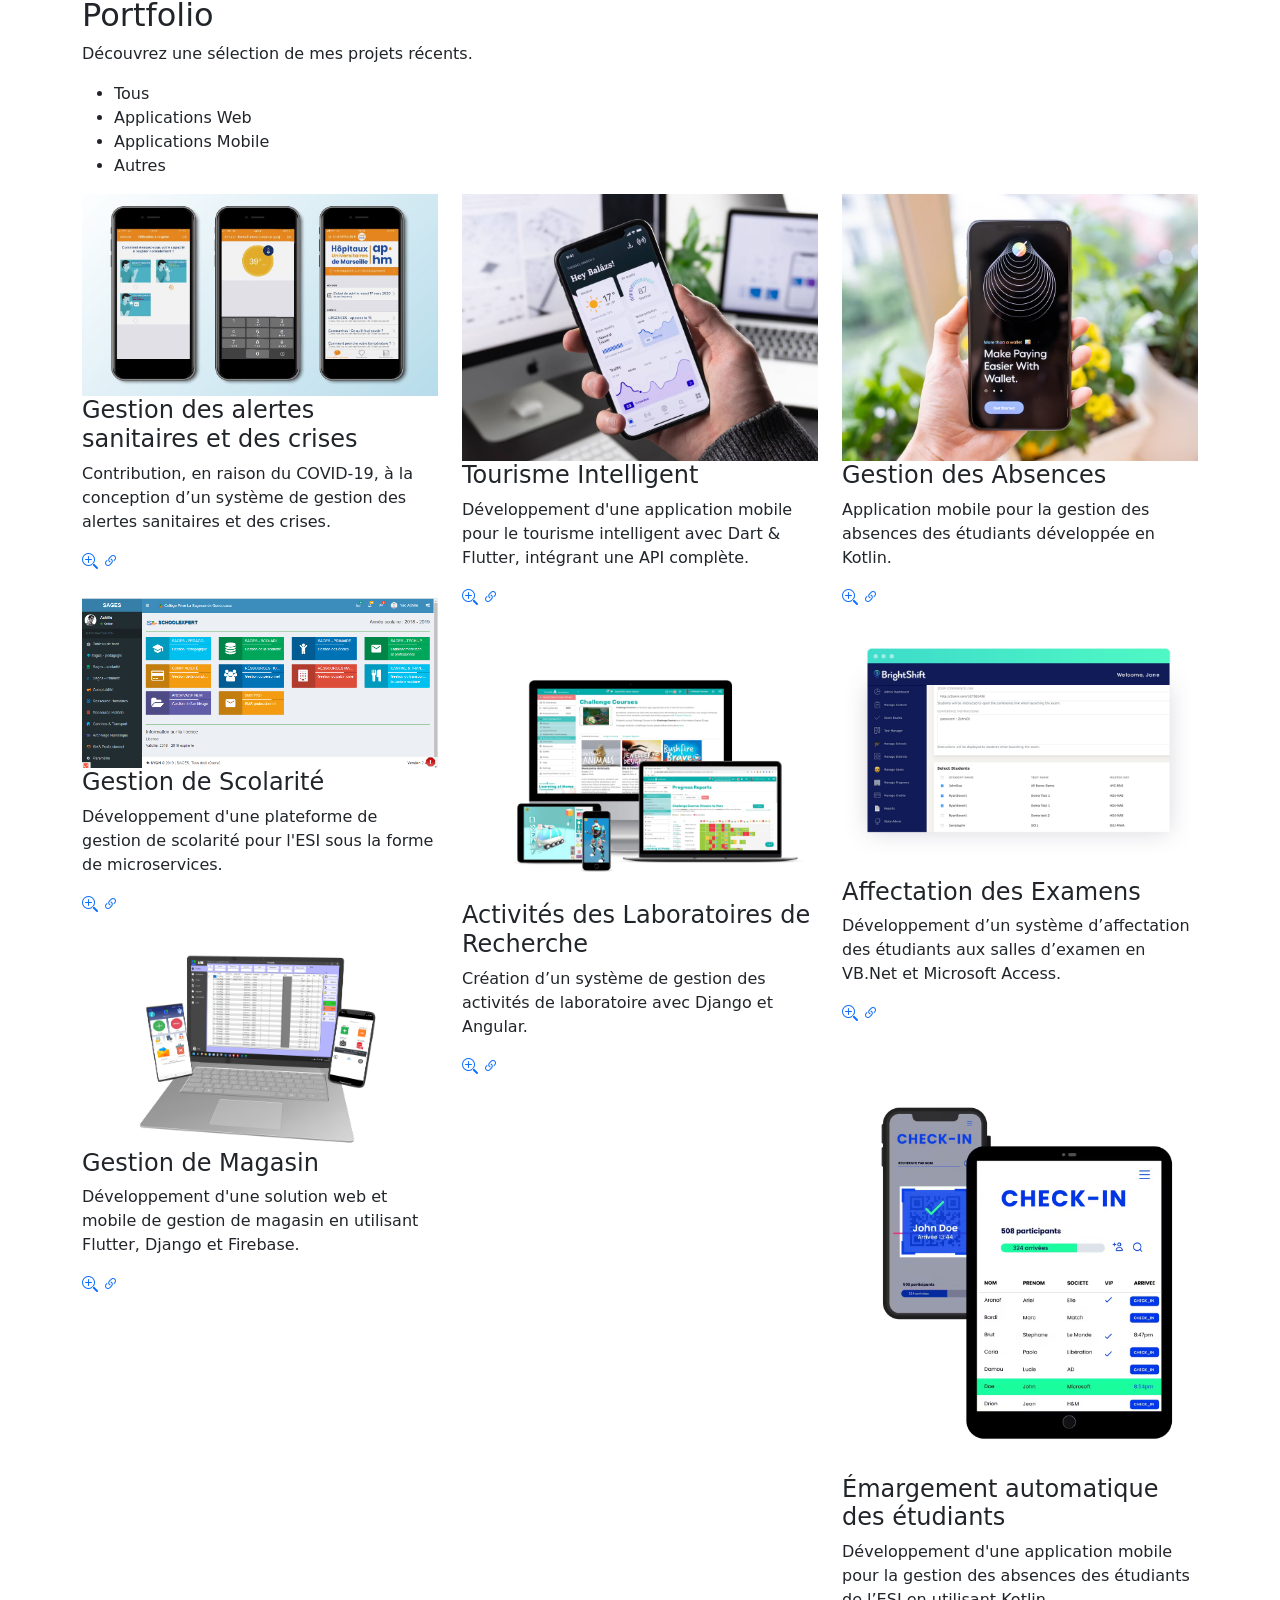
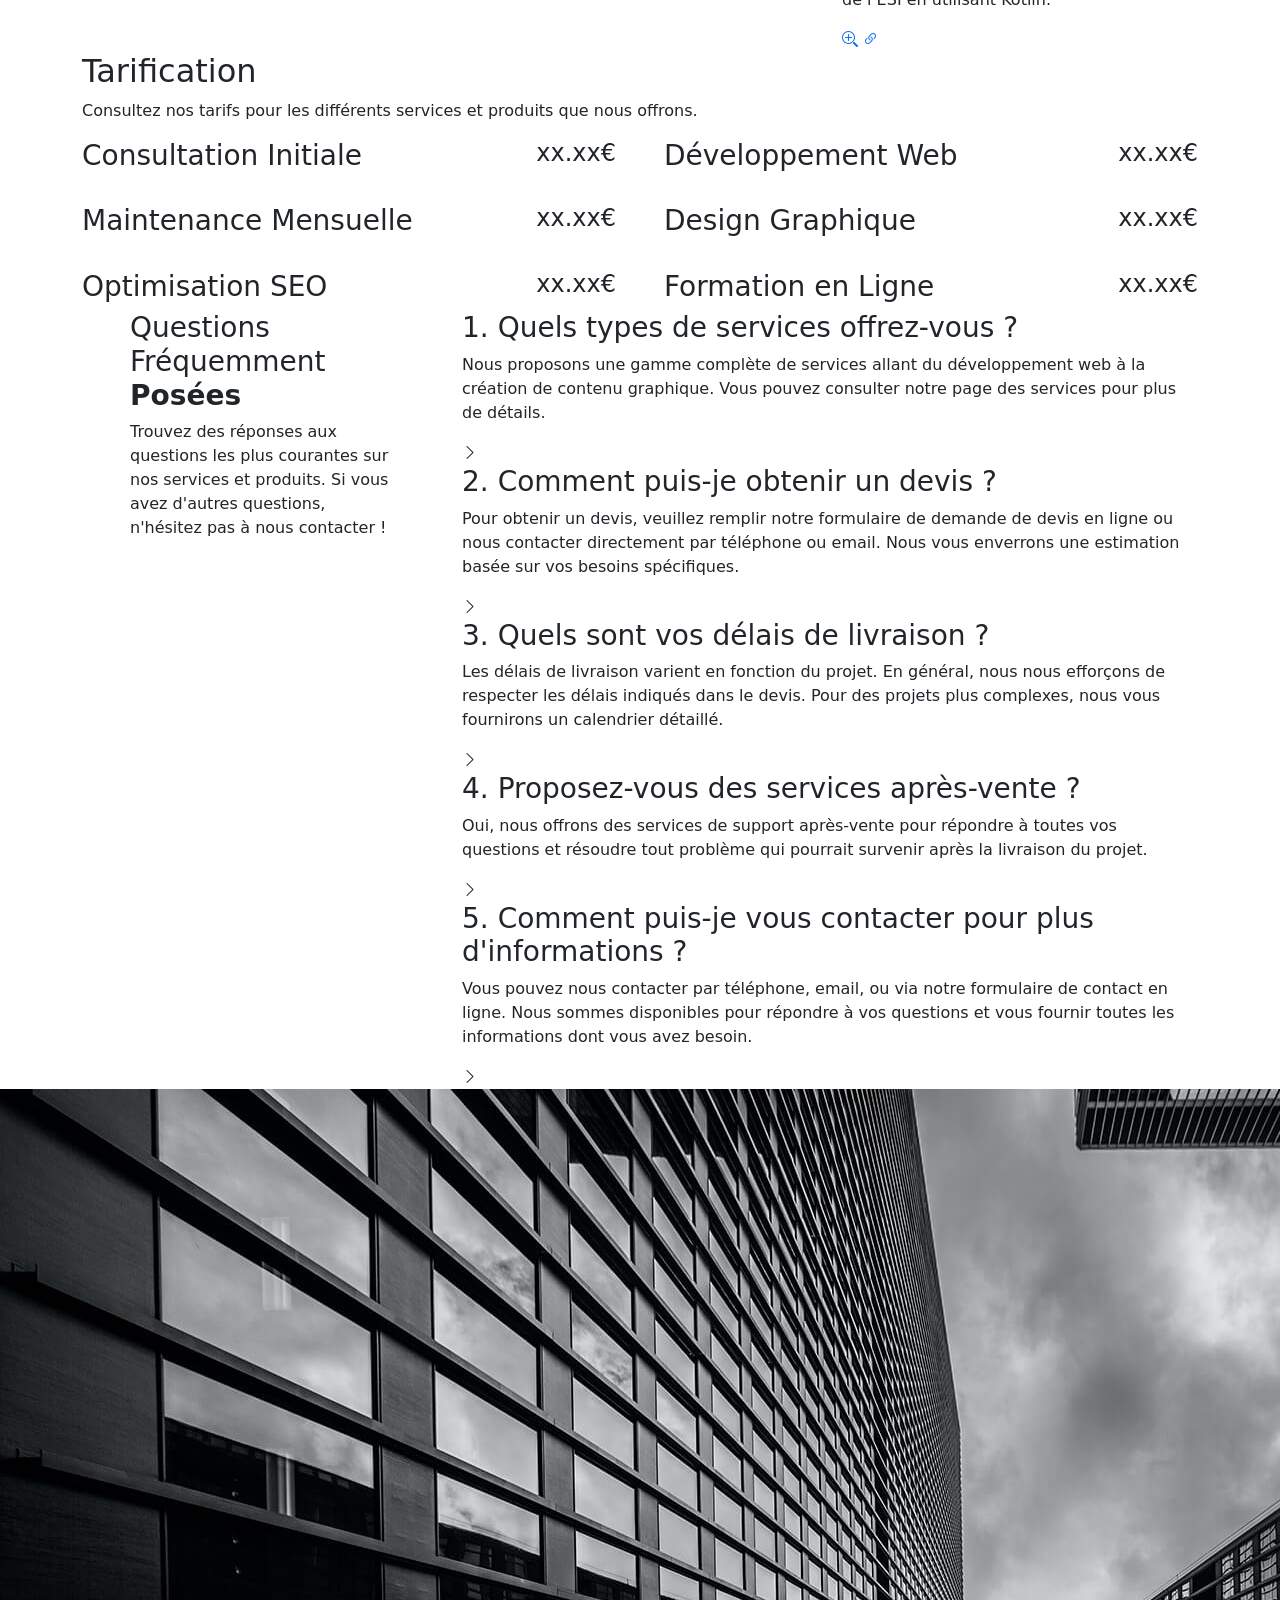
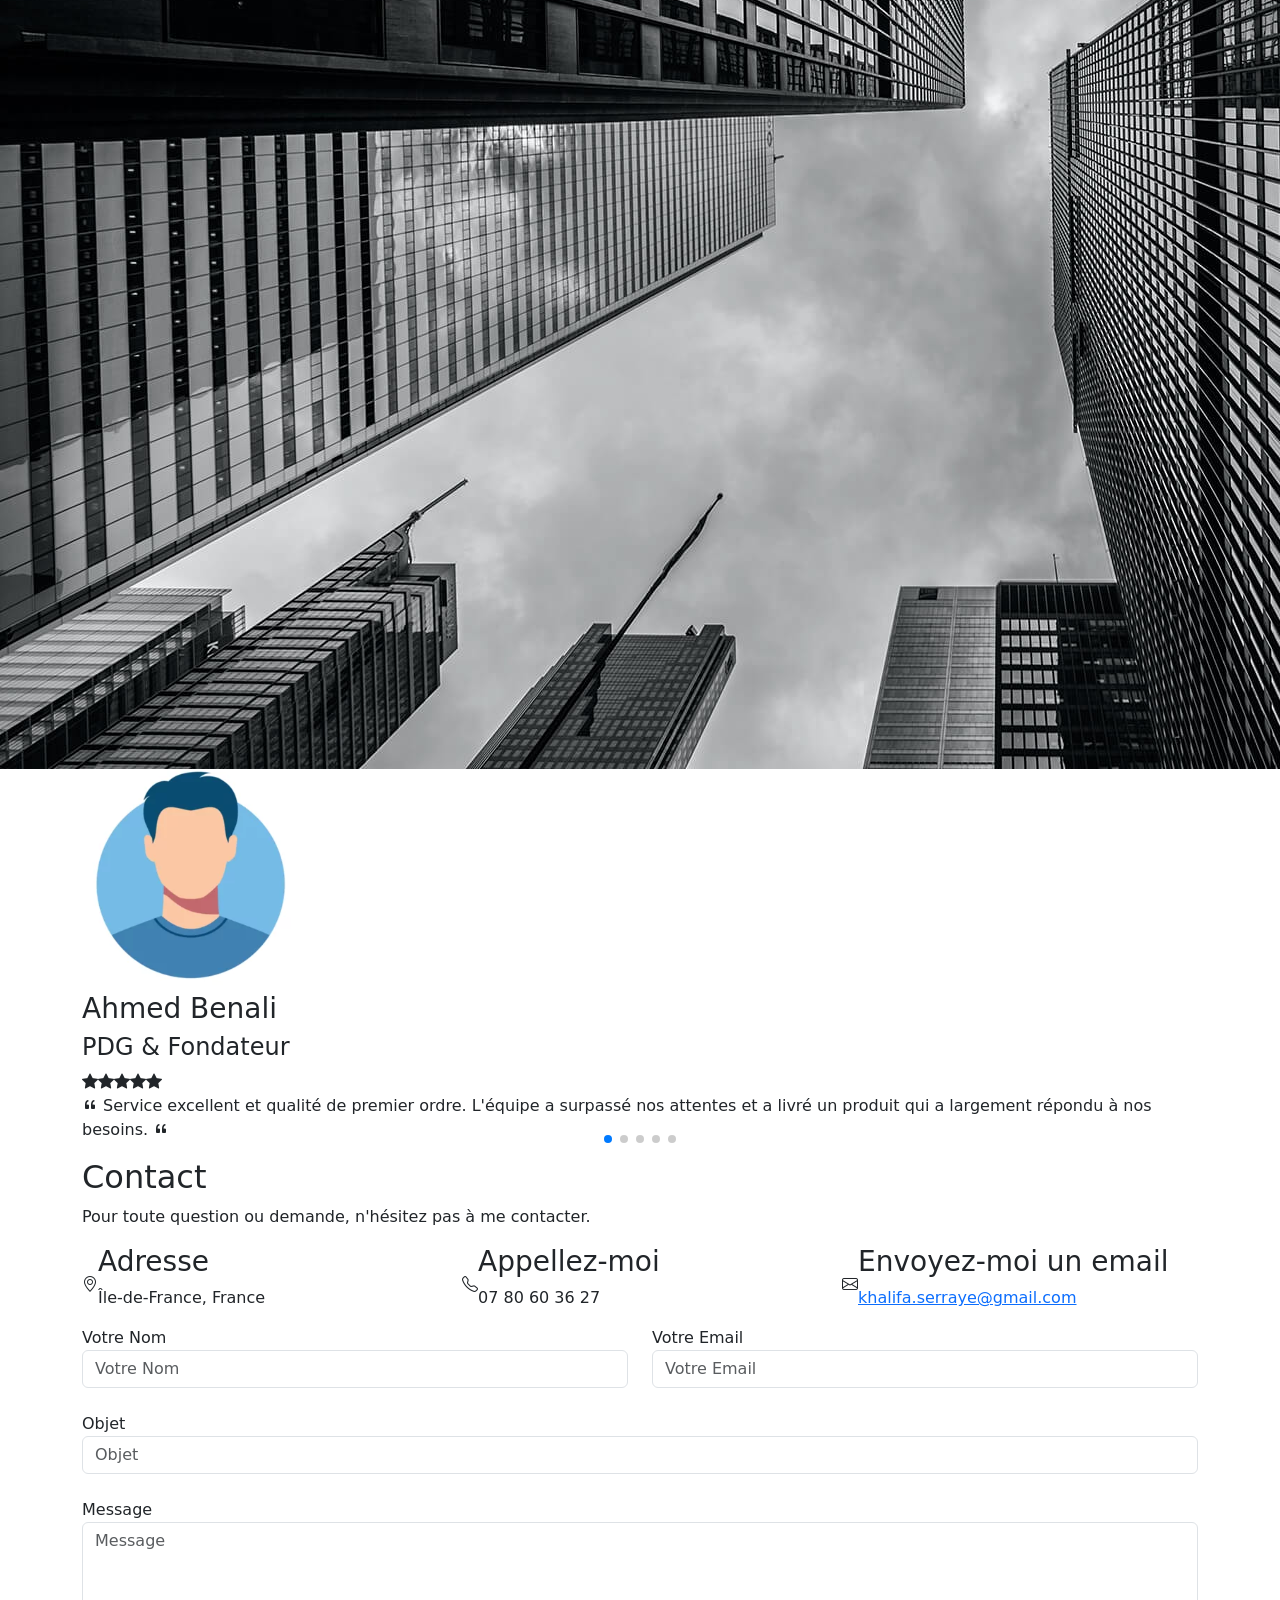
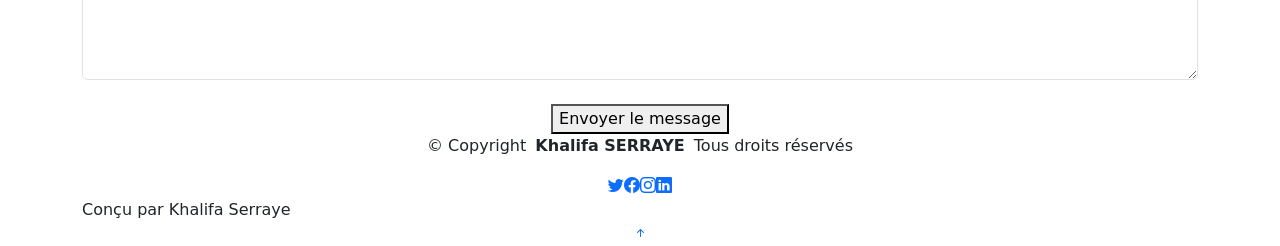
==== commit 3f44b899: "Update skills" ====
--- a/index.html
+++ b/index.html
@@ -109,10 +109,10 @@
 
             <div class="skills-content skills-animation">
 
-              <h5>Compétences</h5>
+              <h5>Compétences clés</h5>
 
               <div class="progress">
-                <span class="skill"><span>Python</span> <i class="val">85%</i></span>
+                <span class="skill"><span>Docker</span> <i class="val">90%</i></span>
                 <div class="progress-bar-wrap">
                   <div class="progress-bar" role="progressbar" aria-valuenow="85" aria-valuemin="0" aria-valuemax="100">
                   </div>
@@ -120,7 +120,7 @@
               </div><!-- End Skills Item -->
 
               <div class="progress">
-                <span class="skill"><span>Docker</span> <i class="val">80%</i></span>
+                <span class="skill"><span>Kubernetes</span> <i class="val">85%</i></span>
                 <div class="progress-bar-wrap">
                   <div class="progress-bar" role="progressbar" aria-valuenow="80" aria-valuemin="0" aria-valuemax="100">
                   </div>
@@ -128,7 +128,7 @@
               </div><!-- End Skills Item -->
 
               <div class="progress">
-                <span class="skill"><span>Kubernetes</span> <i class="val">75%</i></span>
+                <span class="skill"><span>Java</span> <i class="val">80%</i></span>
                 <div class="progress-bar-wrap">
                   <div class="progress-bar" role="progressbar" aria-valuenow="75" aria-valuemin="0" aria-valuemax="100">
                   </div>
@@ -136,7 +136,7 @@
               </div><!-- End Skills Item -->
 
               <div class="progress">
-                <span class="skill"><span>Java</span> <i class="val">70%</i></span>
+                <span class="skill"><span>Python</span> <i class="val">80%</i></span>
                 <div class="progress-bar-wrap">
                   <div class="progress-bar" role="progressbar" aria-valuenow="70" aria-valuemin="0" aria-valuemax="100">
                   </div>
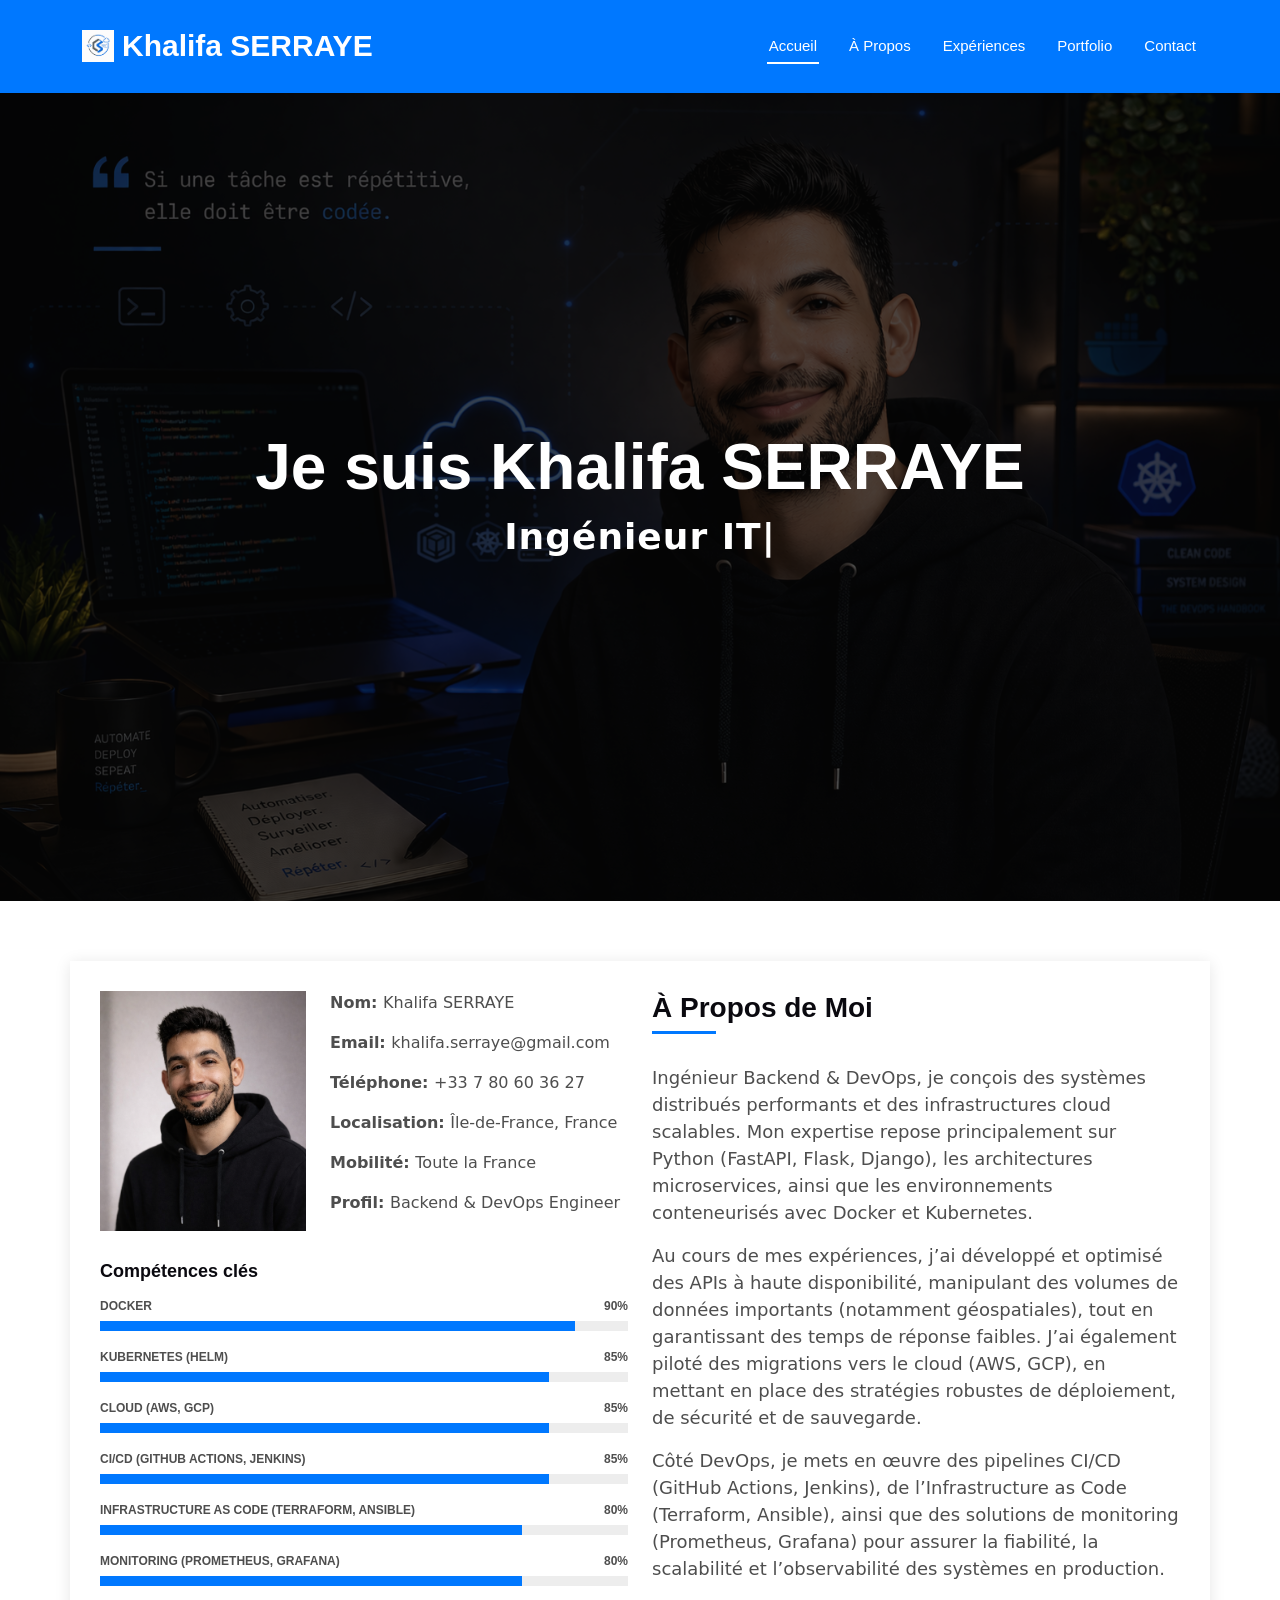
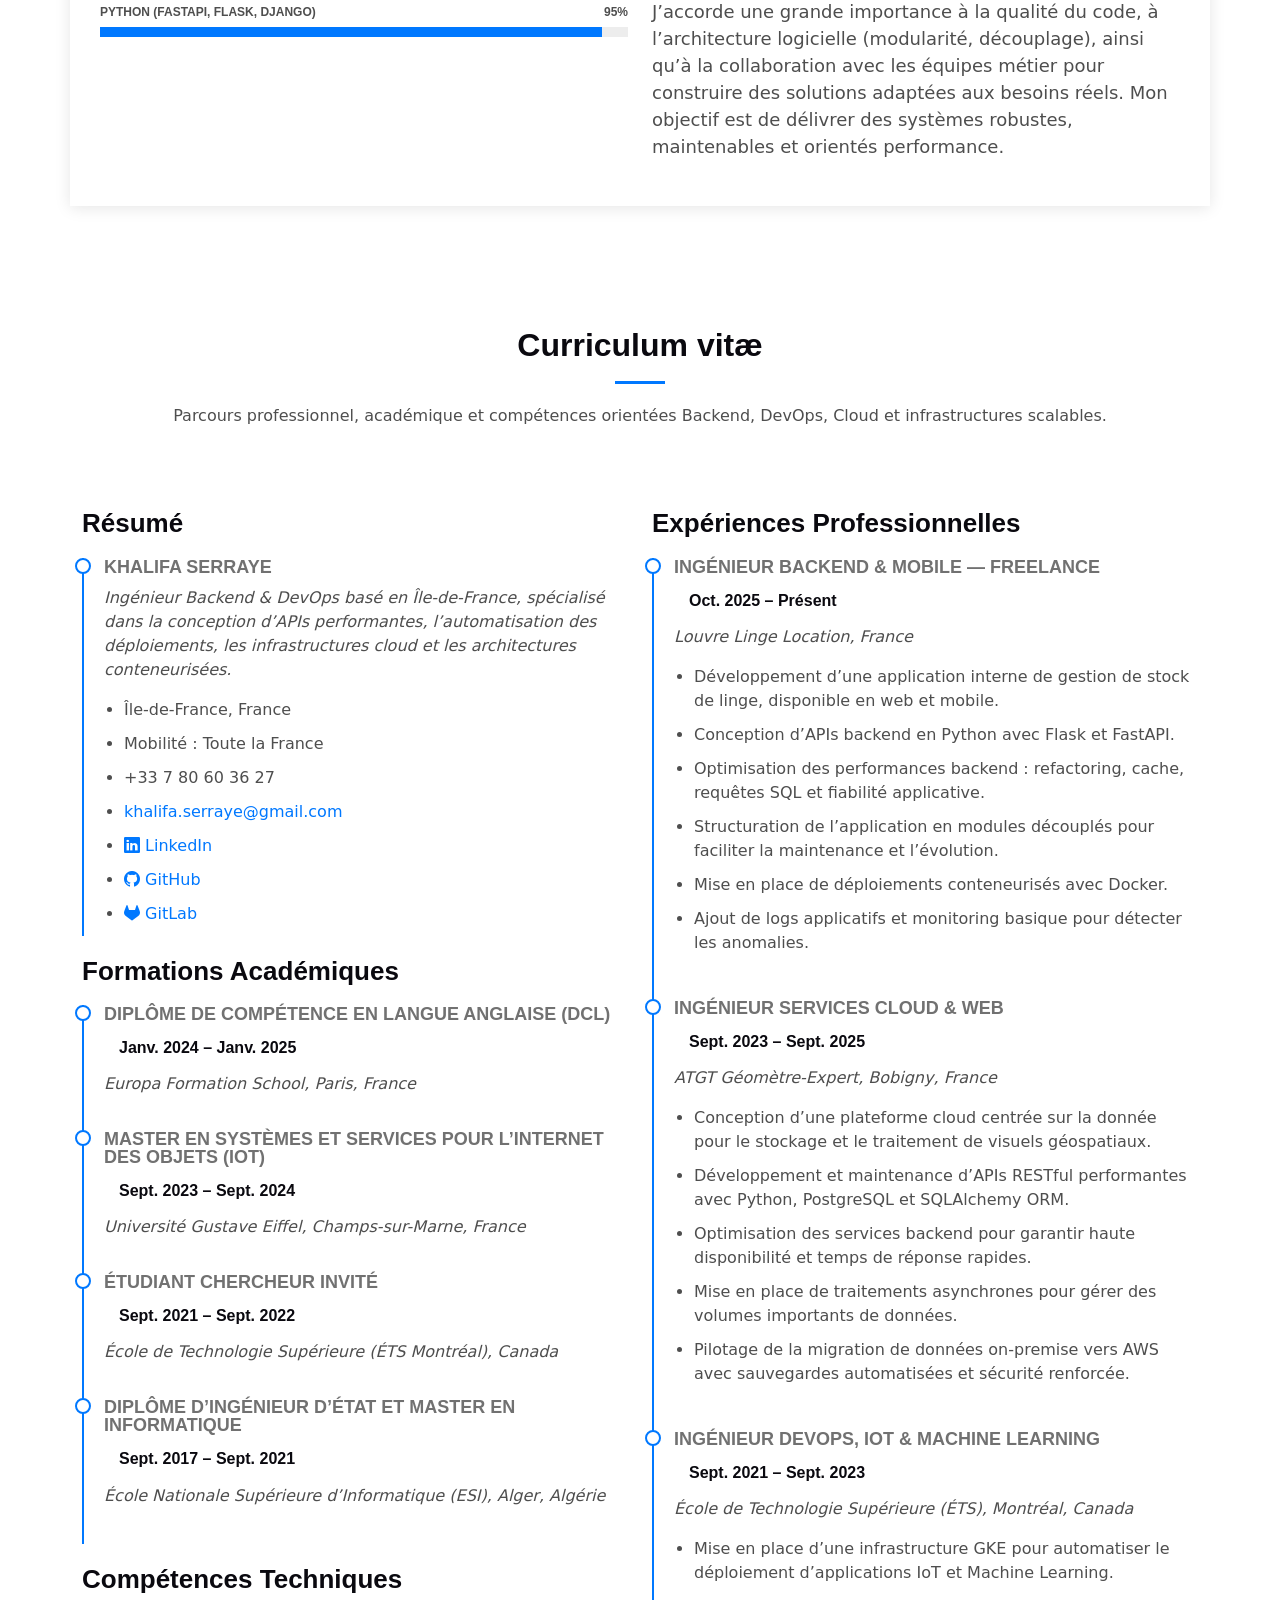
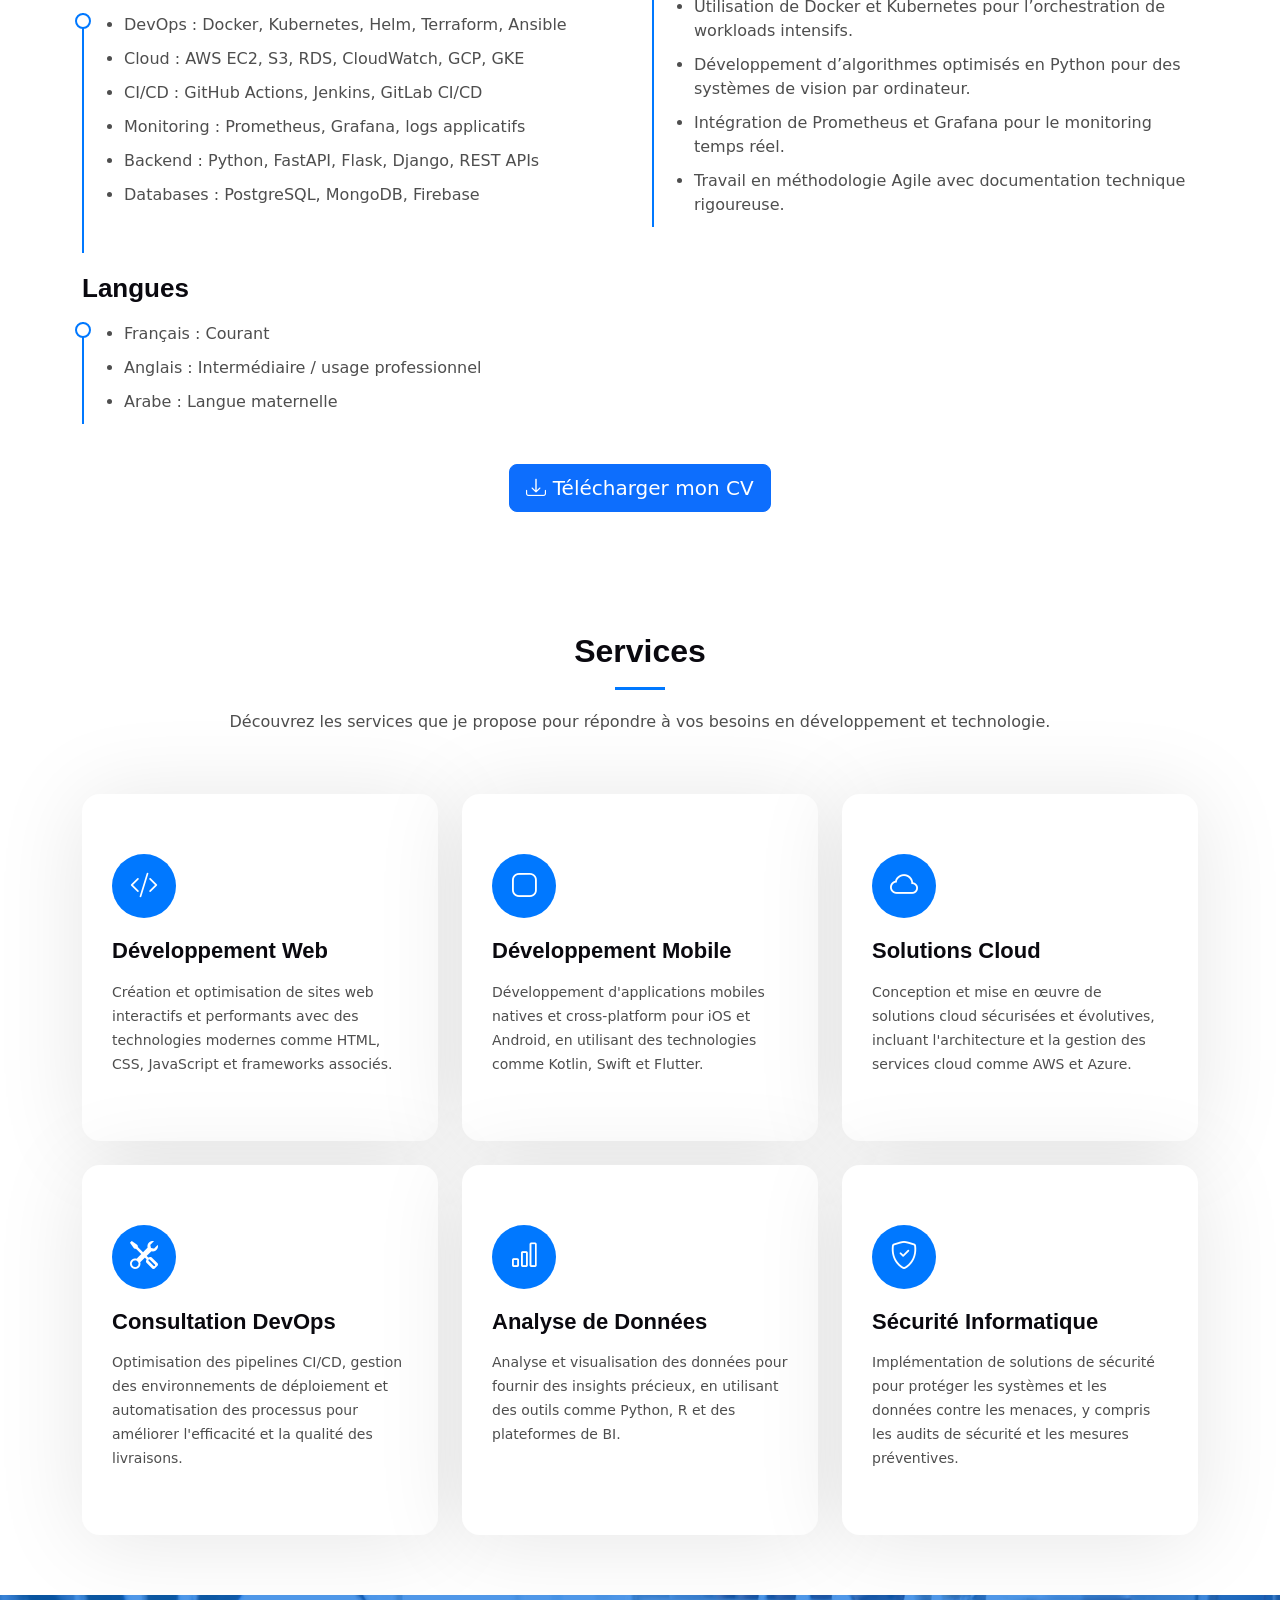
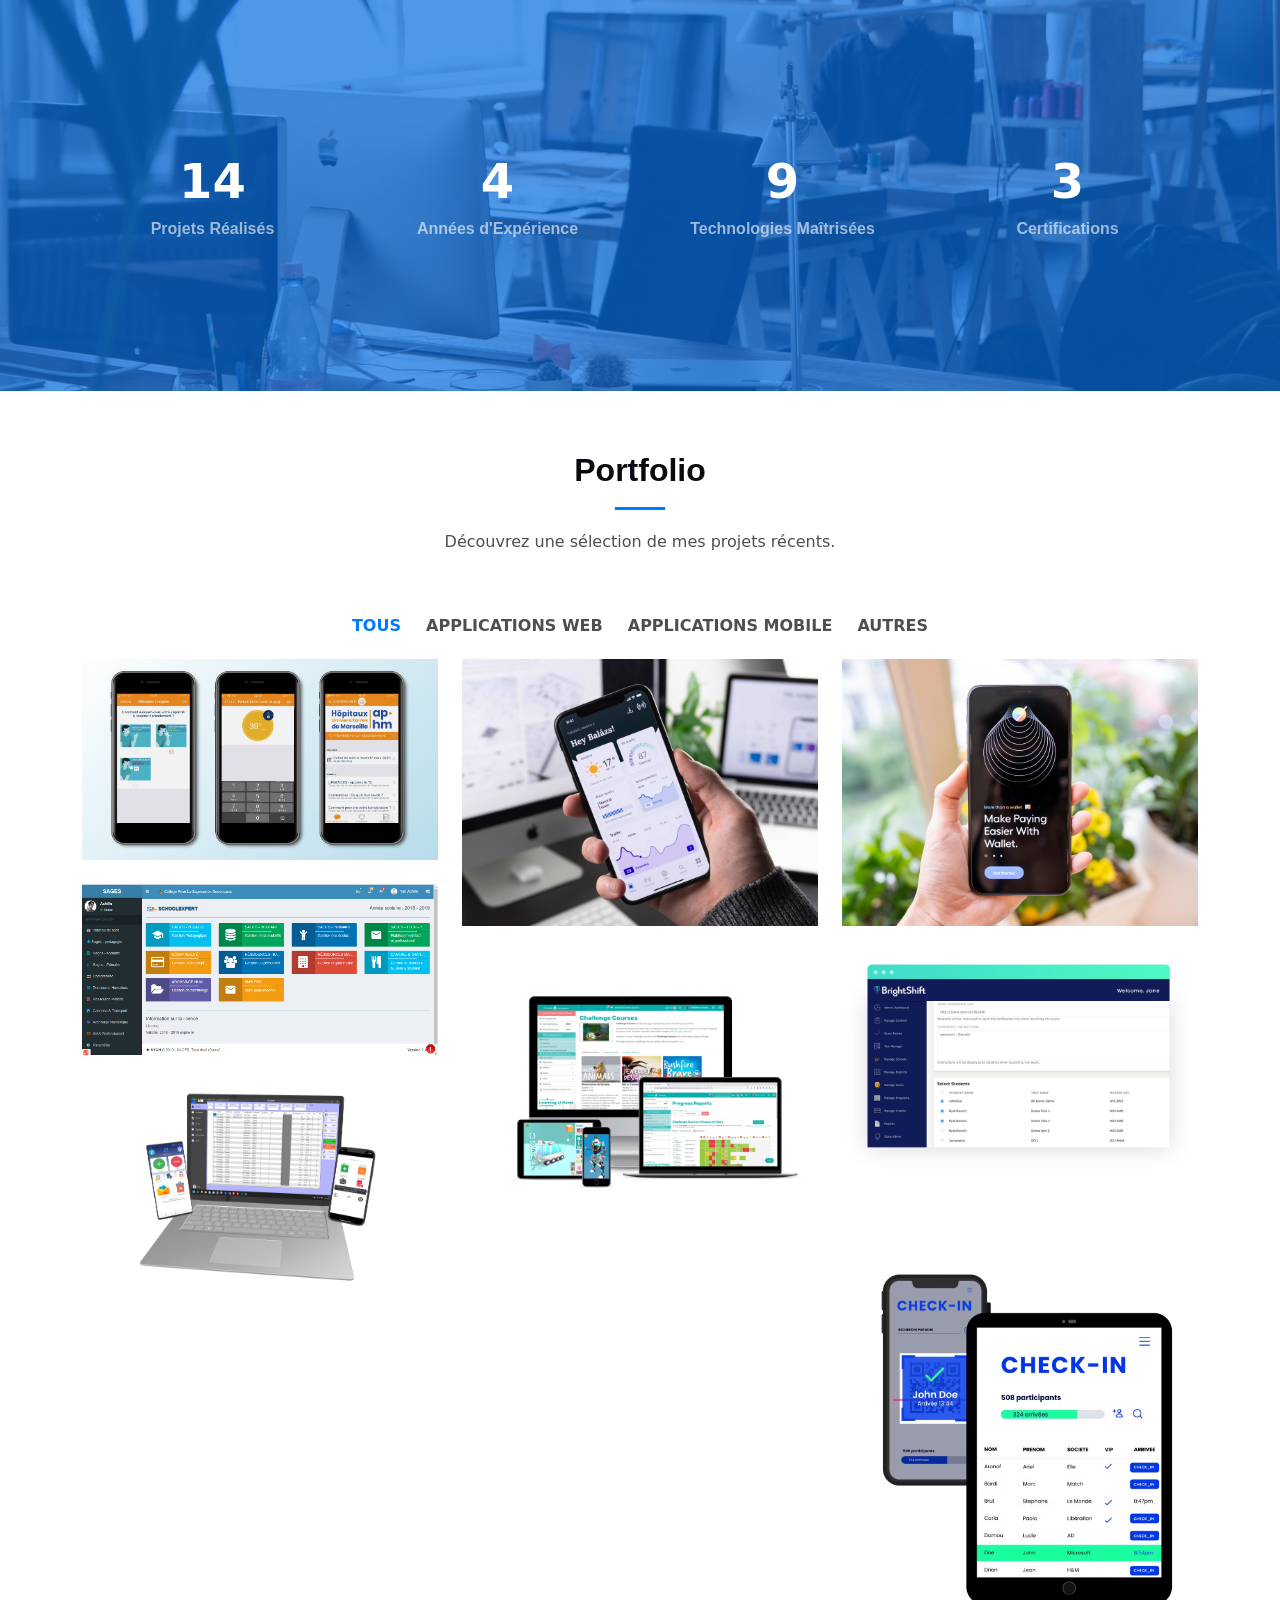
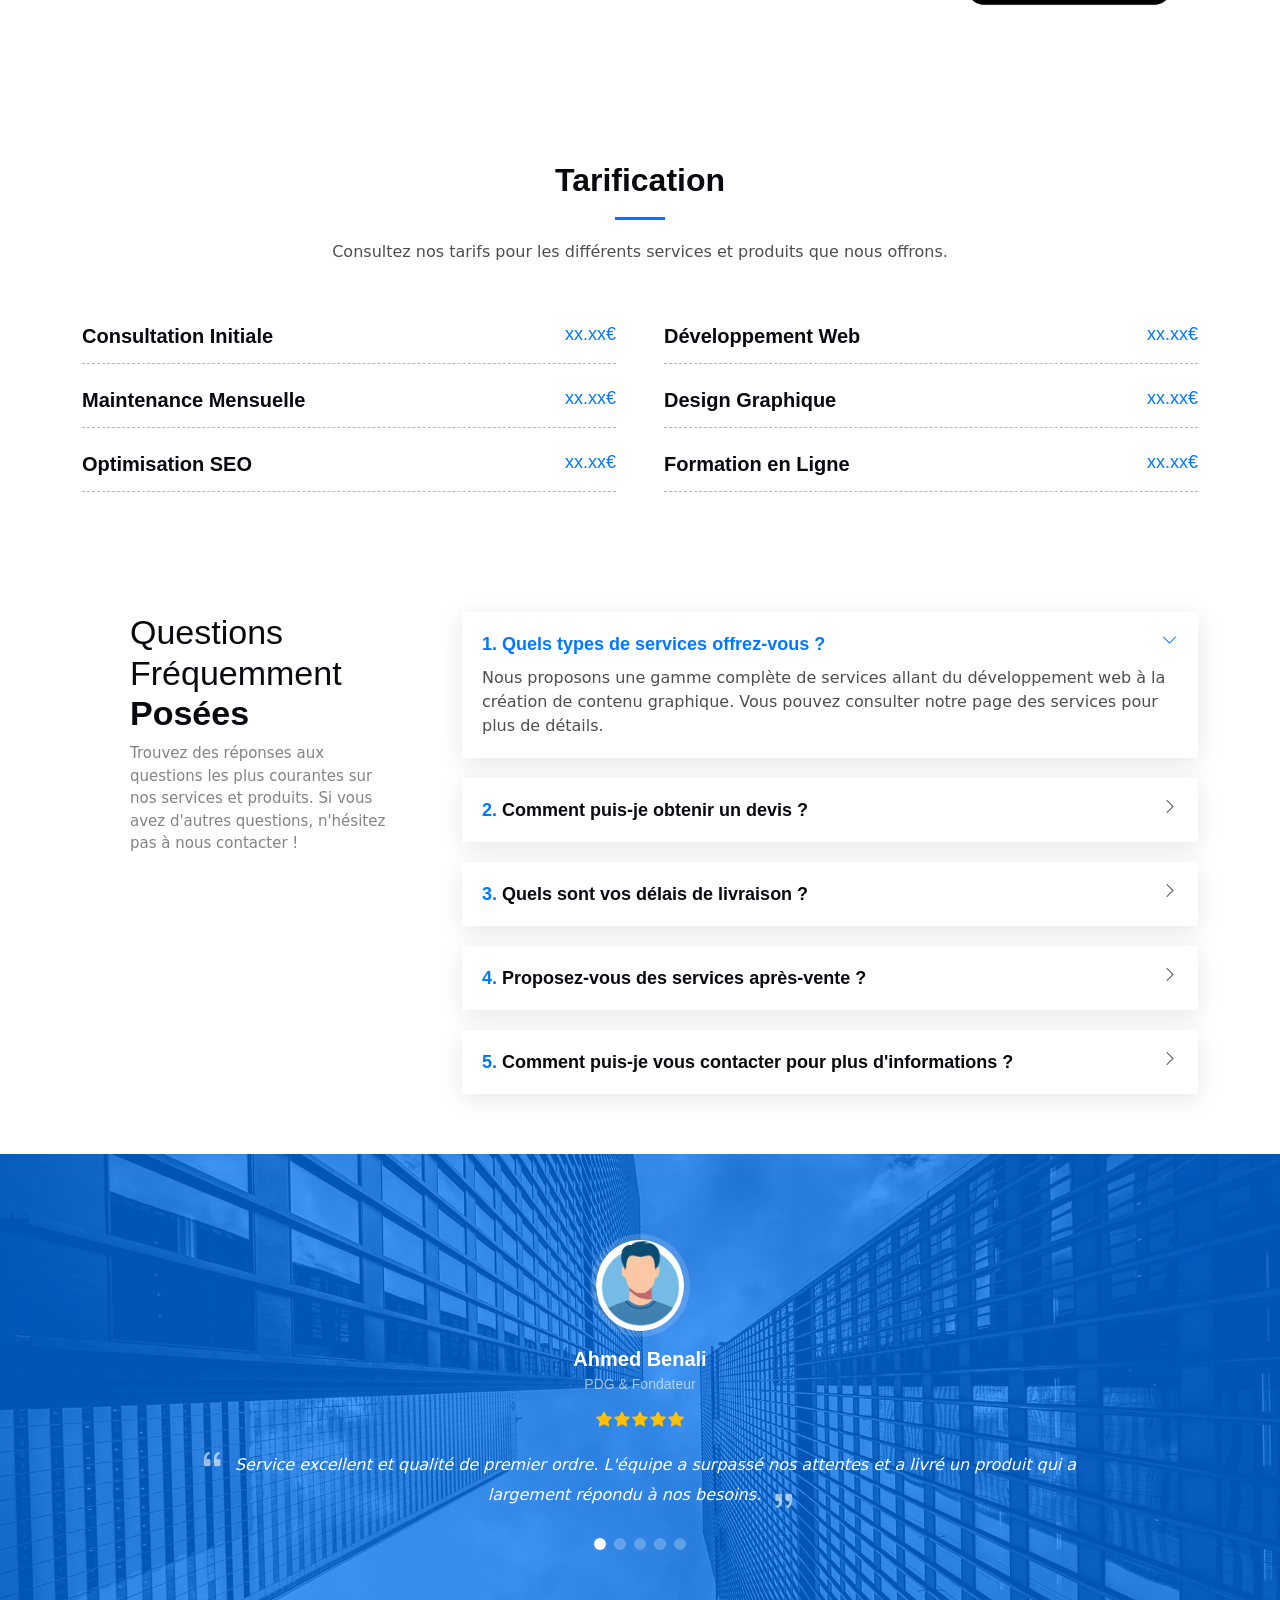
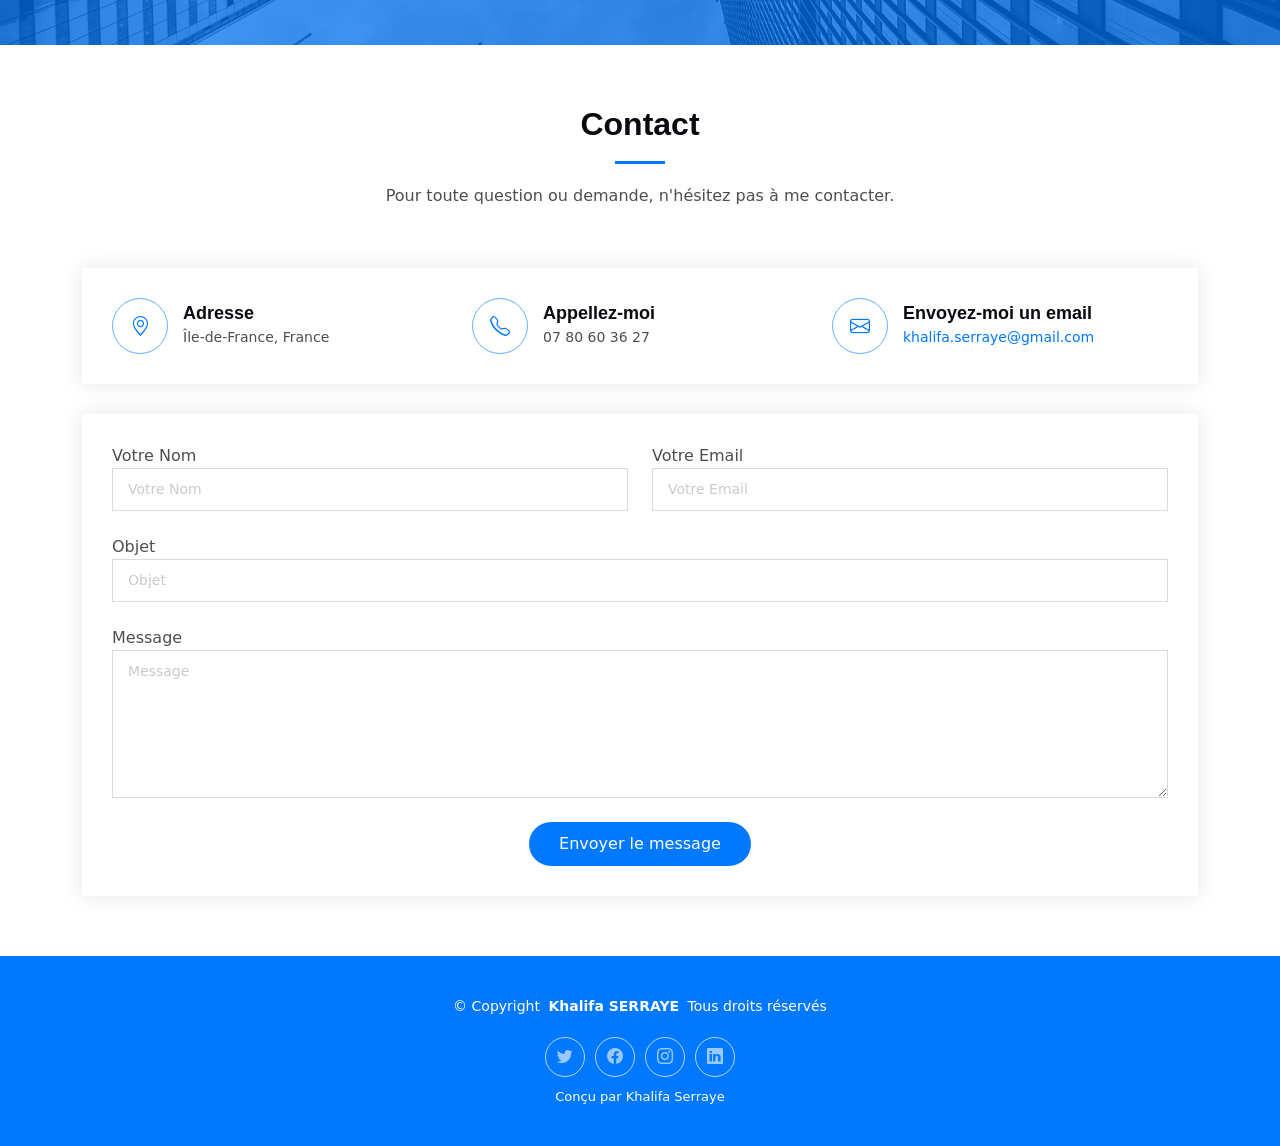
==== commit c66933c9: "Update protfolio" ====
--- a/index.html
+++ b/index.html
@@ -46,10 +46,8 @@
     <div class="container-fluid container-xl position-relative d-flex align-items-center justify-content-between">
 
       <a href="index.html" class="logo d-flex align-items-center">
-        <!-- Logo personnalisé (si disponible) -->
-        <!-- <img src="assets/img/logo.png" alt=""> -->
-        <h1 class="sitename">Khalifa Serraye</h1>
-        <!-- <span class="profession">Ingénieur IT DevOps & Cloud</span> -->
+        <img src="assets/img/logo.png" alt="Logo Khalifa Serraye" class="me-2" style="height: 40px;">
+        <h1 class="sitename">Khalifa SERRAYE</h1>
       </a>
 
       <nav id="navmenu" class="navmenu">
@@ -75,13 +73,15 @@
     <section id="hero" class="hero section dark-background">
 
       <!-- Image de présentation (à personnaliser) -->
-      <img src="assets/img/hero-img.webp" alt="Image de présentation" data-aos="fade-in">
+      <img src="assets/img/hero-img.png" alt="Image de présentation" data-aos="fade-in">
 
       <div class="container d-flex flex-column align-items-center justify-content-center text-center" data-aos="fade-up"
         data-aos-delay="100">
         <h2>Je suis Khalifa SERRAYE</h2>
-        <p><span class="typed"
-            data-typed-items="Ingénieur IT, DevOps & Cloud, Développeur Full Stack, Expert en Docker et Kubernetes"></span>
+        <p>
+          <span class="typed"
+            data-typed-items="Ingénieur IT, Spécialiste DevOps et Cloud, Architecte CI/CD, Expert Docker et Kubernetes, Développeur Full Stack">
+          </span>
         </p>
       </div>
 
@@ -100,10 +100,12 @@
                 <img src="assets/img/profile-img.png" class="img-fluid" alt="Khalifa Serraye">
               </div>
               <div class="col-lg-7 about-info">
-                <p><strong>Nom: </strong> <span>Khalifa Serraye</span></p>
-                <p><strong>Profil: </strong> <span>Ingénieur IT, DevOps & Cloud</span></p>
+                <p><strong>Nom: </strong> <span>Khalifa SERRAYE</span></p>
                 <p><strong>Email: </strong> <span>khalifa.serraye@gmail.com</span></p>
                 <p><strong>Téléphone: </strong> <span>+33 7 80 60 36 27</span></p>
+                <p><strong>Localisation: </strong> <span>Île-de-France, France</span></p>
+                <p><strong>Mobilité: </strong> <span>Toute la France</span></p>
+                <p><strong>Profil: </strong> <span>Backend & DevOps Engineer</span></p>
               </div>
             </div>
 
@@ -111,45 +113,57 @@
 
               <h5>Compétences clés</h5>
 
+              <!-- DevOps / Infra -->
               <div class="progress">
                 <span class="skill"><span>Docker</span> <i class="val">90%</i></span>
                 <div class="progress-bar-wrap">
-                  <div class="progress-bar" role="progressbar" aria-valuenow="85" aria-valuemin="0" aria-valuemax="100">
-                  </div>
-                </div>
-              </div><!-- End Skills Item -->
+                  <div class="progress-bar" role="progressbar" aria-valuenow="90"></div>
+                </div>
+              </div>
 
               <div class="progress">
-                <span class="skill"><span>Kubernetes</span> <i class="val">85%</i></span>
+                <span class="skill"><span>Kubernetes (Helm)</span> <i class="val">85%</i></span>
                 <div class="progress-bar-wrap">
-                  <div class="progress-bar" role="progressbar" aria-valuenow="80" aria-valuemin="0" aria-valuemax="100">
-                  </div>
-                </div>
-              </div><!-- End Skills Item -->
+                  <div class="progress-bar" role="progressbar" aria-valuenow="85"></div>
+                </div>
+              </div>
 
               <div class="progress">
-                <span class="skill"><span>Java</span> <i class="val">80%</i></span>
+                <span class="skill"><span>Cloud (AWS, GCP)</span> <i class="val">85%</i></span>
                 <div class="progress-bar-wrap">
-                  <div class="progress-bar" role="progressbar" aria-valuenow="75" aria-valuemin="0" aria-valuemax="100">
-                  </div>
-                </div>
-              </div><!-- End Skills Item -->
+                  <div class="progress-bar" role="progressbar" aria-valuenow="85"></div>
+                </div>
+              </div>
 
               <div class="progress">
-                <span class="skill"><span>Python</span> <i class="val">80%</i></span>
+                <span class="skill"><span>CI/CD (GitHub Actions, Jenkins)</span> <i class="val">85%</i></span>
                 <div class="progress-bar-wrap">
-                  <div class="progress-bar" role="progressbar" aria-valuenow="70" aria-valuemin="0" aria-valuemax="100">
-                  </div>
-                </div>
-              </div><!-- End Skills Item -->
+                  <div class="progress-bar" role="progressbar" aria-valuenow="85"></div>
+                </div>
+              </div>
 
               <div class="progress">
-                <span class="skill"><span>Cloud (AWS, GCP)</span> <i class="val">65%</i></span>
+                <span class="skill"><span>Infrastructure as Code (Terraform, Ansible)</span> <i
+                    class="val">80%</i></span>
                 <div class="progress-bar-wrap">
-                  <div class="progress-bar" role="progressbar" aria-valuenow="65" aria-valuemin="0" aria-valuemax="100">
-                  </div>
-                </div>
-              </div><!-- End Skills Item -->
+                  <div class="progress-bar" role="progressbar" aria-valuenow="80"></div>
+                </div>
+              </div>
+
+              <div class="progress">
+                <span class="skill"><span>Monitoring (Prometheus, Grafana)</span> <i class="val">80%</i></span>
+                <div class="progress-bar-wrap">
+                  <div class="progress-bar" role="progressbar" aria-valuenow="80"></div>
+                </div>
+              </div>
+
+              <!-- Backend -->
+              <div class="progress">
+                <span class="skill"><span>Python (FastAPI, Flask, Django)</span> <i class="val">95%</i></span>
+                <div class="progress-bar-wrap">
+                  <div class="progress-bar" role="progressbar" aria-valuenow="95"></div>
+                </div>
+              </div>
 
             </div>
           </div>
@@ -157,22 +171,38 @@
           <div class="col-md-6">
             <div class="about-me">
               <h4>À Propos de Moi</h4>
+
               <p>
-                Ingénieur IT spécialisé en DevOps et développement full-stack, je suis passionné par la création de
-                solutions robustes et scalables. Basé en Île-de-France, j'ai eu l'opportunité de contribuer à des
-                projets complexes alliant technologies cloud, conteneurisation (Docker, Kubernetes), et services backend
-                performants.
+                Ingénieur Backend & DevOps, je conçois des systèmes distribués performants et des infrastructures cloud
+                scalables. Mon expertise repose principalement sur Python (FastAPI, Flask, Django), les architectures
+                microservices, ainsi que les environnements conteneurisés avec Docker et Kubernetes.
               </p>
+
               <p>
-                Mon parcours m'a permis d'acquérir une expérience pratique sur des projets divers, allant du
-                développement d'applications mobiles à la mise en place d'infrastructures cloud sécurisées. Je suis
-                toujours à la recherche de nouvelles opportunités pour innover et repousser les limites technologiques.
+                Au cours de mes expériences, j’ai développé et optimisé des APIs à haute disponibilité, manipulant des
+                volumes
+                de données importants (notamment géospatiales), tout en garantissant des temps de réponse faibles. J’ai
+                également
+                piloté des migrations vers le cloud (AWS, GCP), en mettant en place des stratégies robustes de
+                déploiement,
+                de sécurité et de sauvegarde.
               </p>
+
               <p>
-                Je suis également actif dans les projets open-source, et je consacre du temps à partager mes
-                connaissances au sein de la communauté tech. Mon objectif est de concevoir des solutions technologiques
-                qui améliorent l'efficacité tout en répondant aux besoins spécifiques des utilisateurs.
+                Côté DevOps, je mets en œuvre des pipelines CI/CD (GitHub Actions, Jenkins), de l’Infrastructure as Code
+                (Terraform, Ansible), ainsi que des solutions de monitoring (Prometheus, Grafana) pour assurer la
+                fiabilité,
+                la scalabilité et l’observabilité des systèmes en production.
               </p>
+
+              <p>
+                J’accorde une grande importance à la qualité du code, à l’architecture logicielle (modularité,
+                découplage),
+                ainsi qu’à la collaboration avec les équipes métier pour construire des solutions adaptées aux besoins
+                réels.
+                Mon objectif est de délivrer des systèmes robustes, maintenables et orientés performance.
+              </p>
+
             </div>
           </div>
         </div>
@@ -182,163 +212,146 @@
     </section><!-- /About Section -->
 
 
-    <!-- Resume Section -->
-    <section id="resume" class="resume section">
-
-      <!-- Section Title -->
-      <div class="container section-title" data-aos="fade-up">
-        <h2>Curriculum vitæ</h2>
-        <p>Découvrez mon parcours professionnel et académique.</p>
-      </div><!-- End Section Title -->
-
-      <div class="container">
-
-        <div class="row">
-
-          <!-- Column for Professional Summary -->
-          <div class="col-lg-6" data-aos="fade-up" data-aos-delay="100">
-            <h3 class="resume-title">Résumé</h3>
-
-            <div class="resume-item pb-0">
-              <h4>Khalifa Serraye</h4>
-              <p><em>Ingénieur IT spécialisé en DevOps et Cloud avec expertise en développement d’applications et
-                  infrastructures scalables.</em></p>
-              <ul>
-                <li>Île-de-France, France</li>
-                <li>07 80 60 36 27</li>
-                <li><a href="mailto:khalifa.serraye@gmail.com">khalifa.serraye@gmail.com</a></li>
-                <li><a href="https://bit.ly/serrayekhalifalinkedinportfolio" target="_blank"><i class="bi bi-linkedin"></i>
-                    LinkedIn</a></li>
-                <li><a href="https://bit.ly/serrayekhalifagithubportfolio" target="_blank"><i class="bi bi-github"></i> GitHub</a>
-                </li>
-                <li><a href="https://bit.ly/serrayekhalifagitlabportfolio" target="_blank"><i class="bi bi-gitlab"></i> GitLab</a>
-                </li>
-              </ul>
-            </div><!-- End Resume Item -->
-
-
-            <h3 class="resume-title">Formations Académiques</h3>
-            <div class="resume-item">
-              <h4>Master en Systèmes et Services pour l'Internet des Objets</h4>
-              <h5>2023 – 2024</h5>
-              <p><em>Université Gustave Eiffel, France</em></p>
-            </div><!-- End Resume Item -->
-
-            <div class="resume-item">
-              <h4>Ingénieur d’État et Master en Informatique</h5>
-                <h5>2017 – 2022</h5>
-                <p><em>École Nationale Supérieure d’Informatique, Algérie</em></p>
-            </div><!-- End Resume Item -->
-
-            <!-- Online Courses Section -->
-            <h3 class="resume-title">Formations en Lignes</h3>
-            <div class="resume-item">
-              <h4>Virtualisation cloud, conteneurs et APIs</h4>
-              <h5>2023</h5>
-              <p><em>Coursera</em></p>
-            </div><!-- End Online Course Item -->
-
-            <div class="resume-item">
-              <h4>Méthodologie des logiciels</h4>
-              <h5>2022</h5>
-              <p><em>École Nationale Supérieure d’Informatique (ESI)</em></p>
-            </div><!-- End Online Course Item -->
-
-            <div class="resume-item">
-              <h4>Big Data Mining</h4>
-              <h5>2022</h5>
-              <p><em>École Nationale Supérieure d’Informatique (ESI)</em></p>
-            </div><!-- End Online Course Item -->
-
-
-            <!-- Languages Section -->
-            <h3 class="resume-title">Langues Parlées</h3>
-            <div class="resume-item">
-              <ul>
-                <li>Français - Courant</li>
-                <li>Anglais - Professionnel</li>
-                <li>Arabe - Langue maternelle</li>
-              </ul>
-            </div><!-- End Languages Item -->
-
-          </div>
-
-          <!-- Column for Professional Experience -->
-          <div class="col-lg-6" data-aos="fade-up" data-aos-delay="200">
-            <h3 class="resume-title">Expériences Professionnelles</h3>
-
-            <div class="resume-item">
-              <h4>Développeur IT - DevOps & Cloud</h4>
-              <h5>Avril 2024 – Sept. 2024</h5>
-              <p><em>ATGT Géomètre-Expert, Bobigny, France</em></p>
-              <ul>
-                <li>Refonte et automatisation du géoportail ATGT : développement de services web 3D et cloud computing
-                  pour la géomatique en utilisant ReactJS, Flask, Docker, ainsi que des services AWS tels que EC2, S3 et
-                  CloudWatch.</li>
-                <li>Création de services pour le dépôt et la visualisation de différents types de données géospatiales :
-                  photos immersives, nuages de points, Mesh3D, données raster et vecteurs.</li>
-                <li>Optimisation des performances et des coûts en mettant en place des stratégies de gestion des
-                  ressources cloud.</li>
-              </ul>
-            </div><!-- End Resume Item -->
-
-            <div class="resume-item">
-              <h4>Développeur IT - DevOps</h4>
-              <h5>Sept. 2022 – Sept. 2023</h5>
-              <p><em>Hawess, Alger, Algérie</em></p>
-              <ul>
-                <li>Développement d’une application mobile dédiée au tourisme intelligent : location de logements,
-                  exploration de sites touristiques, et découverte d’activités à proximité. Utilisation de Dart &
-                  Flutter, avec une API développée en Express & Node.js, gestion de la base de données avec MongoDB, et
-                  conteneurisation avec Docker.</li>
-                <li>Intégration de fonctionnalités de géolocalisation et de recommandations personnalisées pour les
-                  utilisateurs.</li>
-                <li>Mise en place de processus CI/CD pour améliorer l’efficacité du déploiement des mises à jour.</li>
-              </ul>
-            </div><!-- End Resume Item -->
-
-            <div class="resume-item">
-              <h4>Ingénieur DevOps, IoT & Apprentissage automatique</h4>
-              <h5>Sept. 2021 – Sept. 2022</h5>
-              <p><em>ÉTS de Montréal, Canada</em></p>
-              <ul>
-                <li>Développement, conteneurisation et déploiement de services IoT en utilisant Python, Flask, Docker,
-                  et Kubernetes.</li>
-                <li>Conception et intégration d’une solution pour gérer efficacement les ressources des services IoT en
-                  fonction des prévisions de charge de travail, avec Git & Github sur des dispositifs Raspberry Pi.</li>
-                <li>Configuration du monitoring de l’infrastructure avec Prometheus et Grafana pour une surveillance en
-                  temps réel et des alertes sur les performances.</li>
-              </ul>
-            </div><!-- End Resume Item -->
-
-            <div class="resume-item">
-              <h4>Stagiaire Développeur</h4>
-              <h5>Juin 2020 – Août 2020</h5>
-              <p><em>Sonatrach, Alger, Algérie</em></p>
-              <ul>
-                <li>Développement et intégration d’un système de gestion des documents administratifs en VB.NET et
-                  Microsoft Access.</li>
-                <li>Conception de l’interface utilisateur et optimisation de la base de données pour une gestion
-                  efficace des documents.</li>
-              </ul>
-            </div><!-- End Resume Item -->
-
-          </div>
-
-        </div>
-
-      </div>
-
-      <!-- Space Before CV Download Button -->
-      <div class="container text-center mt-4" data-aos="fade-up" data-aos-delay="300">
-        <a href="https://bit.ly/serrayekhalifacv"
-          class="btn btn-primary btn-lg" download>
-          <i class="bi bi-download"></i> Télécharger mon CV
-        </a>
-      </div>
-
-
-    </section><!-- /Resume Section -->
+<!-- Resume Section -->
+<section id="resume" class="resume section">
+
+  <div class="container section-title" data-aos="fade-up">
+    <h2>Curriculum vitæ</h2>
+    <p>Parcours professionnel, académique et compétences orientées Backend, DevOps, Cloud et infrastructures scalables.</p>
+  </div>
+
+  <div class="container">
+    <div class="row">
+
+      <!-- Left Column -->
+      <div class="col-lg-6" data-aos="fade-up" data-aos-delay="100">
+
+        <h3 class="resume-title">Résumé</h3>
+        <div class="resume-item pb-0">
+          <h4>Khalifa Serraye</h4>
+          <p>
+            <em>
+              Ingénieur Backend & DevOps basé en Île-de-France, spécialisé dans la conception d’APIs performantes,
+              l’automatisation des déploiements, les infrastructures cloud et les architectures conteneurisées.
+            </em>
+          </p>
+          <ul>
+            <li>Île-de-France, France</li>
+            <li>Mobilité : Toute la France</li>
+            <li>+33 7 80 60 36 27</li>
+            <li><a href="mailto:khalifa.serraye@gmail.com">khalifa.serraye@gmail.com</a></li>
+            <li><a href="https://www.linkedin.com/in/khalifaserraye" target="_blank"><i class="bi bi-linkedin"></i> LinkedIn</a></li>
+            <li><a href="https://github.com/khalifaserraye" target="_blank"><i class="bi bi-github"></i> GitHub</a></li>
+            <li><a href="https://gitlab.com/khalifa.serraye" target="_blank"><i class="bi bi-gitlab"></i> GitLab</a></li>
+          </ul>
+        </div>
+
+        <h3 class="resume-title">Formations Académiques</h3>
+
+        <div class="resume-item">
+          <h4>Diplôme de Compétence en Langue Anglaise (DCL)</h4>
+          <h5>Janv. 2024 – Janv. 2025</h5>
+          <p><em>Europa Formation School, Paris, France</em></p>
+        </div>
+
+        <div class="resume-item">
+          <h4>Master en Systèmes et Services pour l’Internet des Objets (IoT)</h4>
+          <h5>Sept. 2023 – Sept. 2024</h5>
+          <p><em>Université Gustave Eiffel, Champs-sur-Marne, France</em></p>
+        </div>
+
+        <div class="resume-item">
+          <h4>Étudiant Chercheur Invité</h4>
+          <h5>Sept. 2021 – Sept. 2022</h5>
+          <p><em>École de Technologie Supérieure (ÉTS Montréal), Canada</em></p>
+        </div>
+
+        <div class="resume-item">
+          <h4>Diplôme d’Ingénieur d’État et Master en Informatique</h4>
+          <h5>Sept. 2017 – Sept. 2021</h5>
+          <p><em>École Nationale Supérieure d’Informatique (ESI), Alger, Algérie</em></p>
+        </div>
+
+        <h3 class="resume-title">Compétences Techniques</h3>
+        <div class="resume-item">
+          <ul>
+            <li>DevOps : Docker, Kubernetes, Helm, Terraform, Ansible</li>
+            <li>Cloud : AWS EC2, S3, RDS, CloudWatch, GCP, GKE</li>
+            <li>CI/CD : GitHub Actions, Jenkins, GitLab CI/CD</li>
+            <li>Monitoring : Prometheus, Grafana, logs applicatifs</li>
+            <li>Backend : Python, FastAPI, Flask, Django, REST APIs</li>
+            <li>Databases : PostgreSQL, MongoDB, Firebase</li>
+          </ul>
+        </div>
+
+        <h3 class="resume-title">Langues</h3>
+        <div class="resume-item">
+          <ul>
+            <li>Français : Courant</li>
+            <li>Anglais : Intermédiaire / usage professionnel</li>
+            <li>Arabe : Langue maternelle</li>
+          </ul>
+        </div>
+
+      </div>
+
+      <!-- Right Column -->
+      <div class="col-lg-6" data-aos="fade-up" data-aos-delay="200">
+
+        <h3 class="resume-title">Expériences Professionnelles</h3>
+
+        <div class="resume-item">
+          <h4>Ingénieur Backend & Mobile — Freelance</h4>
+          <h5>Oct. 2025 – Présent</h5>
+          <p><em>Louvre Linge Location, France</em></p>
+          <ul>
+            <li>Développement d’une application interne de gestion de stock de linge, disponible en web et mobile.</li>
+            <li>Conception d’APIs backend en Python avec Flask et FastAPI.</li>
+            <li>Optimisation des performances backend : refactoring, cache, requêtes SQL et fiabilité applicative.</li>
+            <li>Structuration de l’application en modules découplés pour faciliter la maintenance et l’évolution.</li>
+            <li>Mise en place de déploiements conteneurisés avec Docker.</li>
+            <li>Ajout de logs applicatifs et monitoring basique pour détecter les anomalies.</li>
+          </ul>
+        </div>
+
+        <div class="resume-item">
+          <h4>Ingénieur Services Cloud & Web</h4>
+          <h5>Sept. 2023 – Sept. 2025</h5>
+          <p><em>ATGT Géomètre-Expert, Bobigny, France</em></p>
+          <ul>
+            <li>Conception d’une plateforme cloud centrée sur la donnée pour le stockage et le traitement de visuels géospatiaux.</li>
+            <li>Développement et maintenance d’APIs RESTful performantes avec Python, PostgreSQL et SQLAlchemy ORM.</li>
+            <li>Optimisation des services backend pour garantir haute disponibilité et temps de réponse rapides.</li>
+            <li>Mise en place de traitements asynchrones pour gérer des volumes importants de données.</li>
+            <li>Pilotage de la migration de données on-premise vers AWS avec sauvegardes automatisées et sécurité renforcée.</li>
+          </ul>
+        </div>
+
+        <div class="resume-item">
+          <h4>Ingénieur DevOps, IoT & Machine Learning</h4>
+          <h5>Sept. 2021 – Sept. 2023</h5>
+          <p><em>École de Technologie Supérieure (ÉTS), Montréal, Canada</em></p>
+          <ul>
+            <li>Mise en place d’une infrastructure GKE pour automatiser le déploiement d’applications IoT et Machine Learning.</li>
+            <li>Utilisation de Docker et Kubernetes pour l’orchestration de workloads intensifs.</li>
+            <li>Développement d’algorithmes optimisés en Python pour des systèmes de vision par ordinateur.</li>
+            <li>Intégration de Prometheus et Grafana pour le monitoring temps réel.</li>
+            <li>Travail en méthodologie Agile avec documentation technique rigoureuse.</li>
+          </ul>
+        </div>
+
+      </div>
+
+    </div>
+  </div>
+
+  <div class="container text-center mt-4" data-aos="fade-up" data-aos-delay="300">
+    <a href="https://drive.google.com/uc?export=download&id=1YuE_Q8Ka6aSPnz5uK_xkPXh90VL6zSIm" class="btn btn-primary btn-lg" download>
+      <i class="bi bi-download"></i> Télécharger mon CV
+    </a>
+  </div>
+
+</section>
 
     <!-- Services Section -->
     <section id="services" class="services section">
@@ -998,7 +1011,7 @@
         <a href="#"><i class="bi bi-twitter"></i></a>
         <a href="#"><i class="bi bi-facebook"></i></a>
         <a href="#"><i class="bi bi-instagram"></i></a>
-        <a href="https://bit.ly/serrayekhalifalinkedinportfolio"><i class="bi bi-linkedin"></i></a>
+        <a href="https://www.linkedin.com/in/khalifaserraye"><i class="bi bi-linkedin"></i></a>
       </div>
       <div class="credits">
         <!-- Tous les liens dans le pied de page doivent rester intacts. -->
@@ -1035,4 +1048,4 @@
 
 </body>
 
-</html>
+</html>
--- a/assets/css/main.css
+++ b/assets/css/main.css
@@ -318,6 +318,27 @@
   }
 }
 
+/* Navbar bleu */
+.header {
+  background-color: #0078ff;
+}
+
+.header .sitename,
+.header .navmenu a,
+.header .mobile-nav-toggle {
+  color: #ffffff;
+}
+
+.header .navmenu a:hover,
+.header .navmenu .active,
+.header .navmenu .active:focus {
+  color: #ffffff;
+}
+
+.header .navmenu > ul > li > a:before {
+  background-color: #ffffff;
+}
+  
 /* Mobile Navigation */
 @media (max-width: 1199px) {
   .mobile-nav-toggle {
